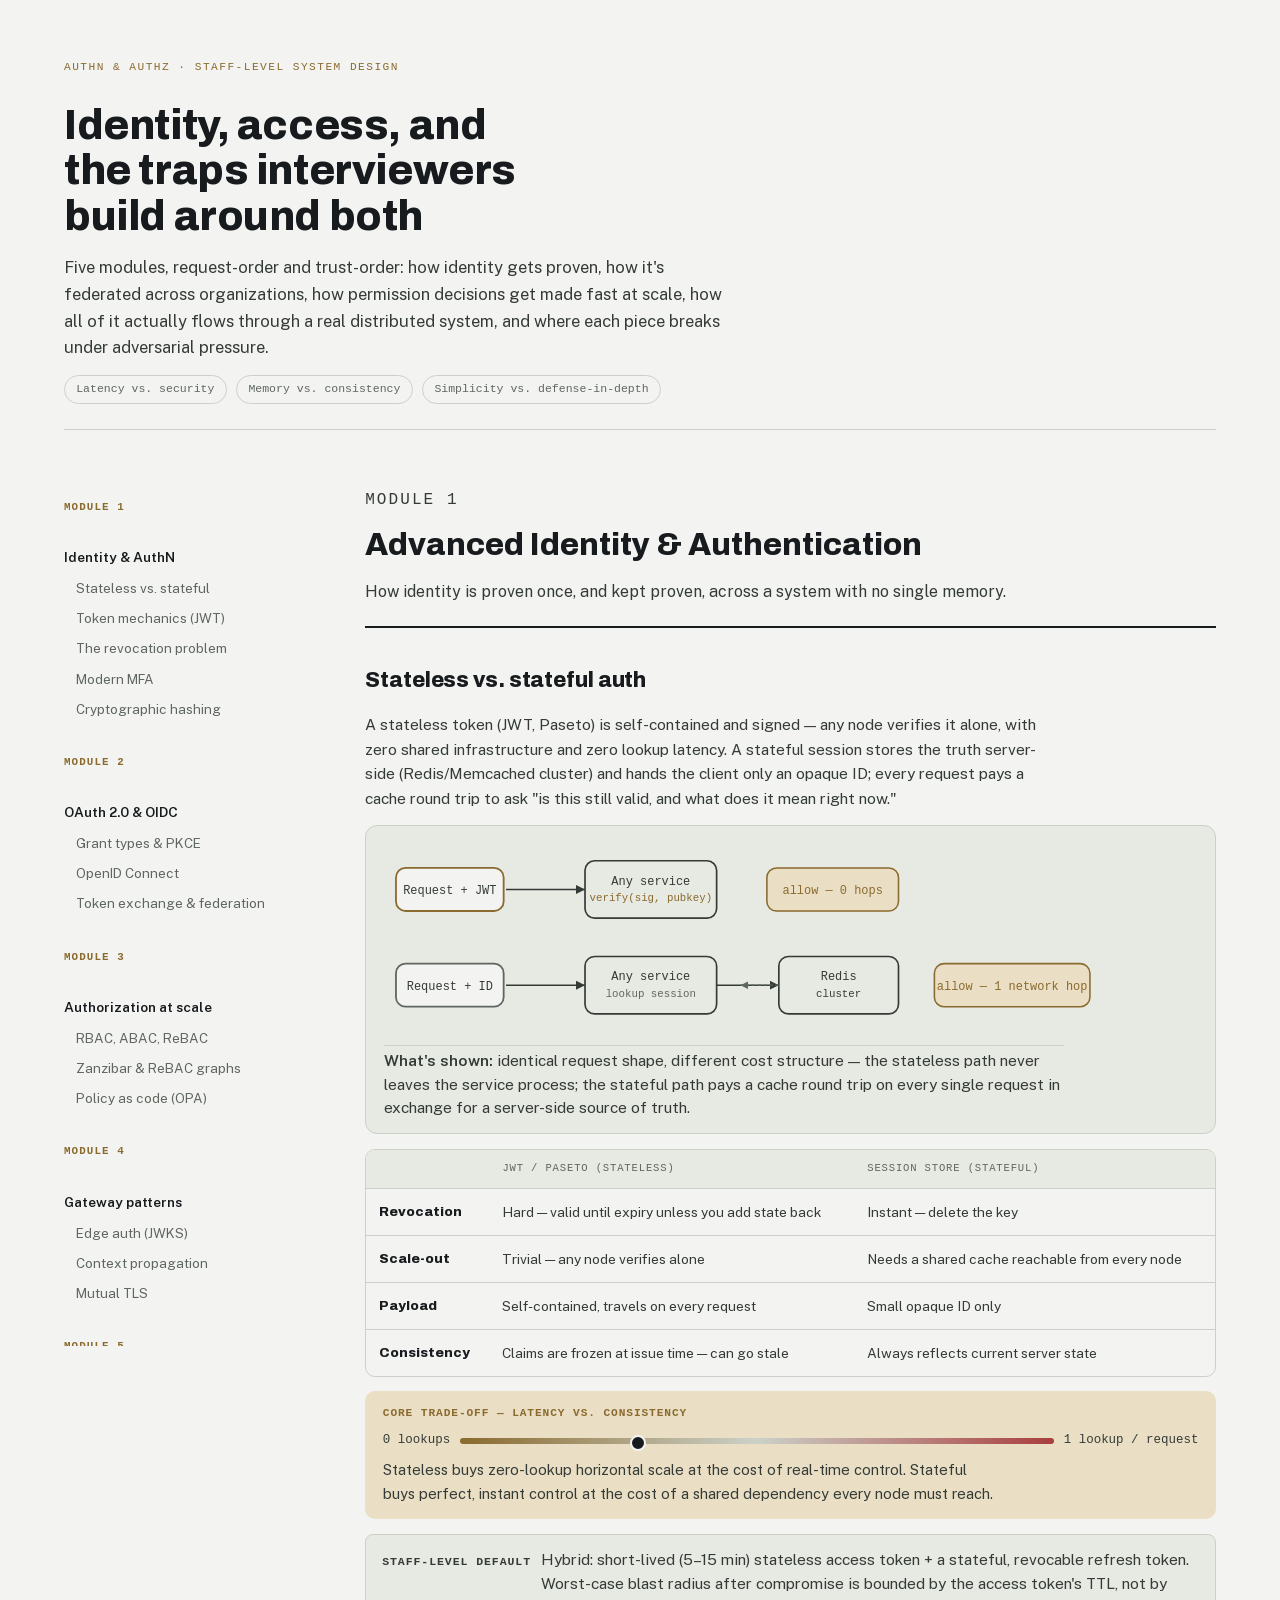
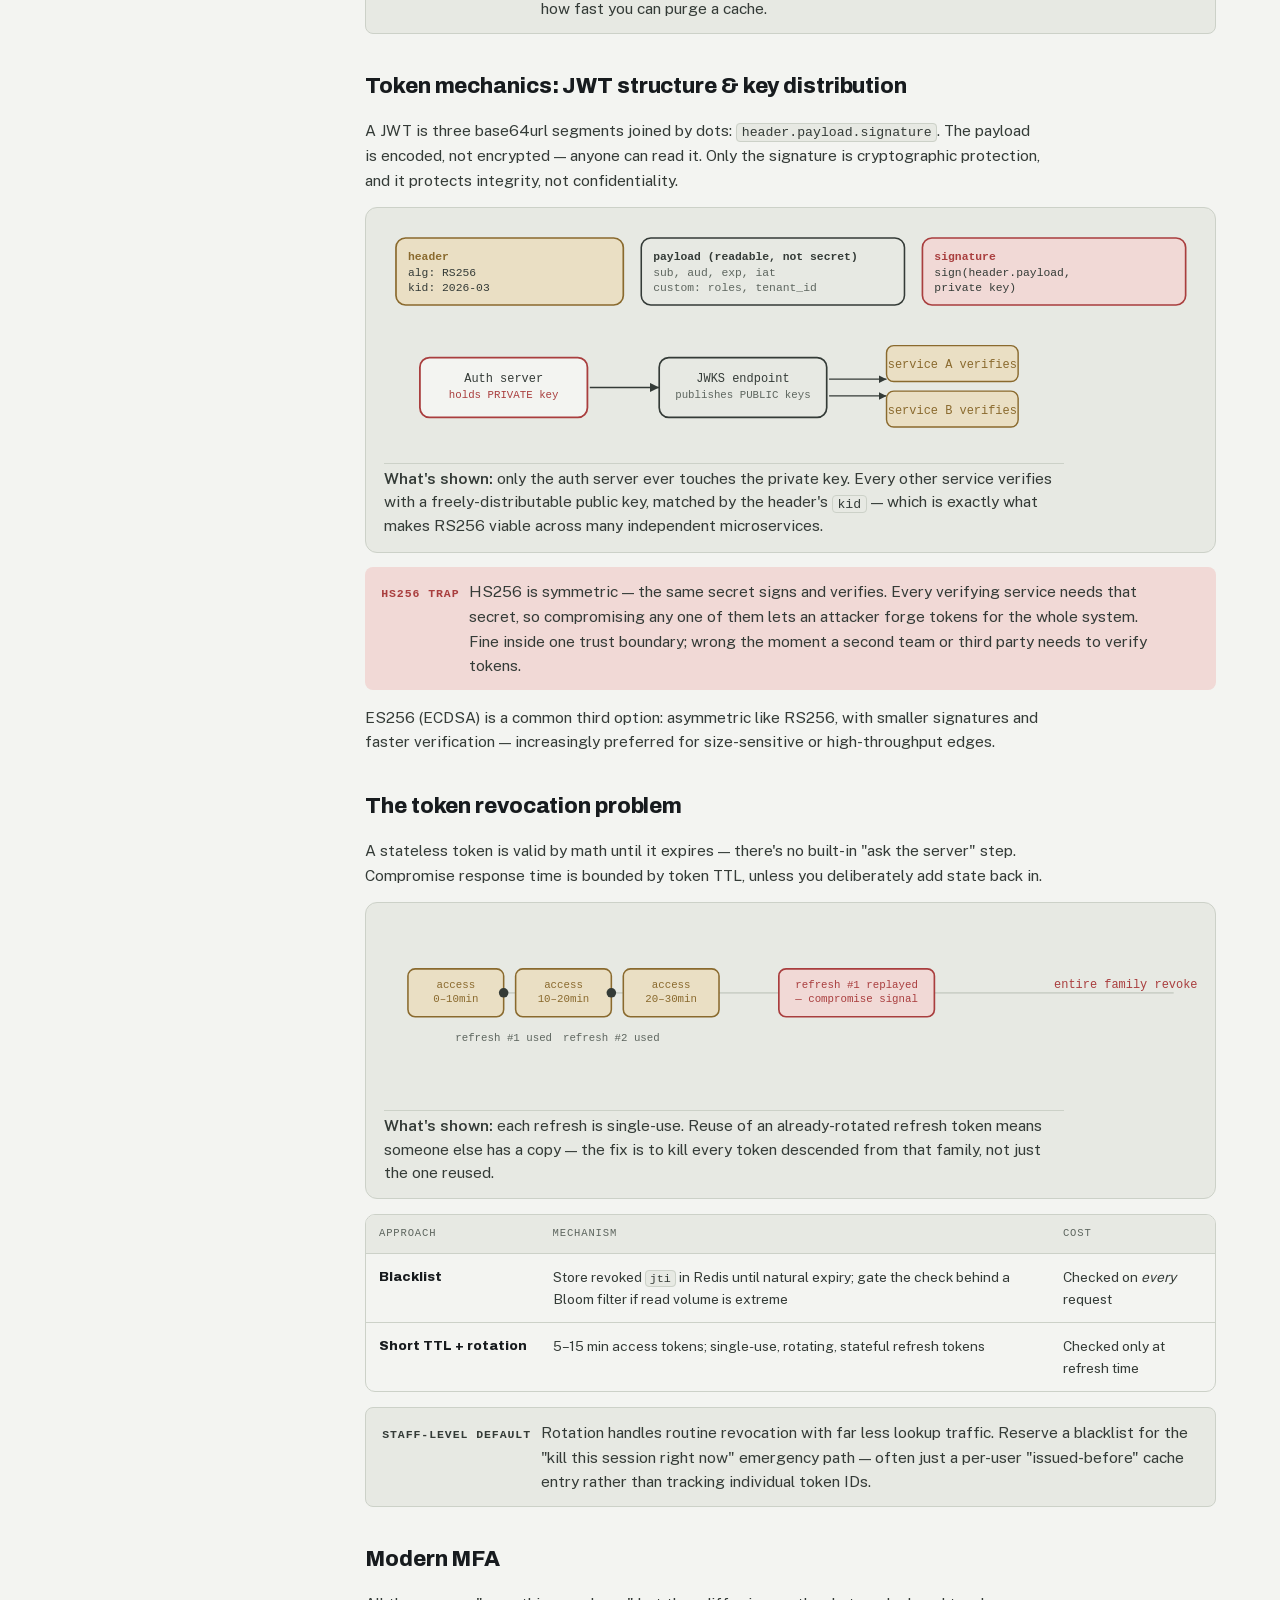
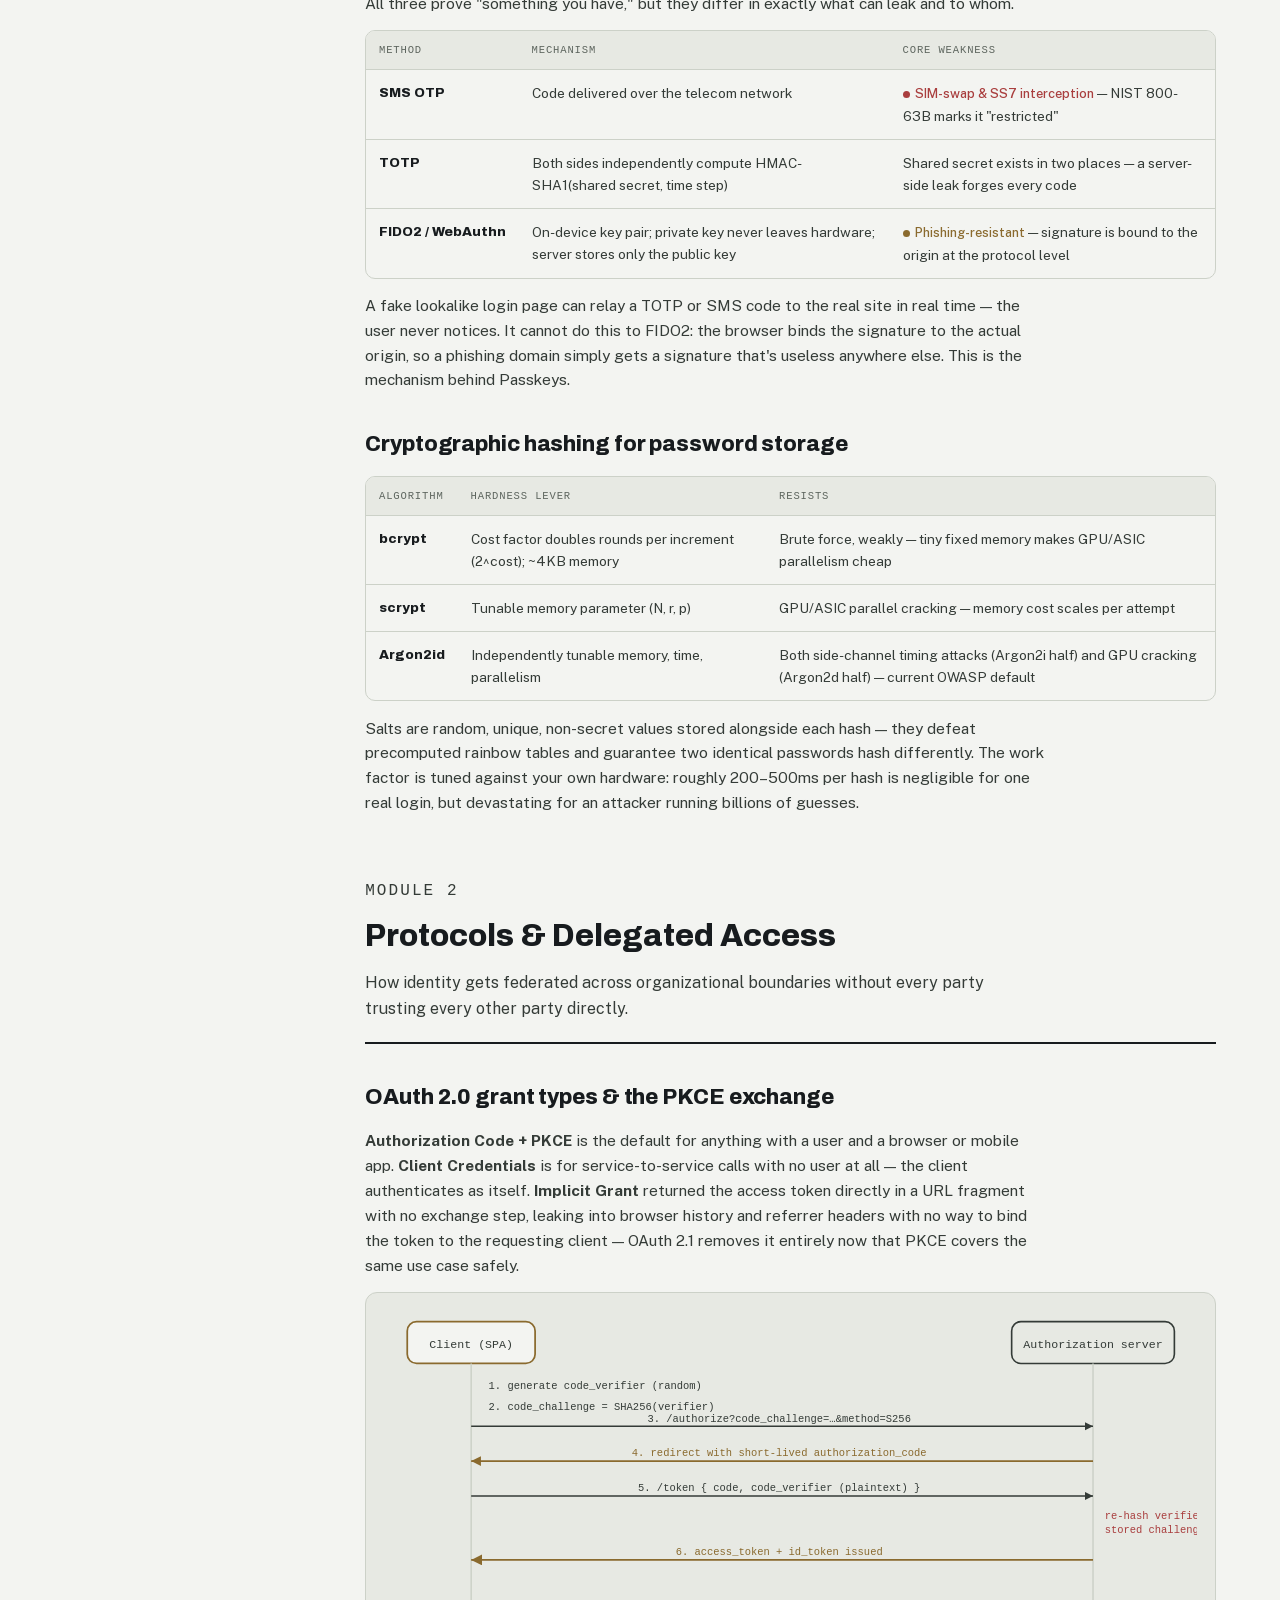
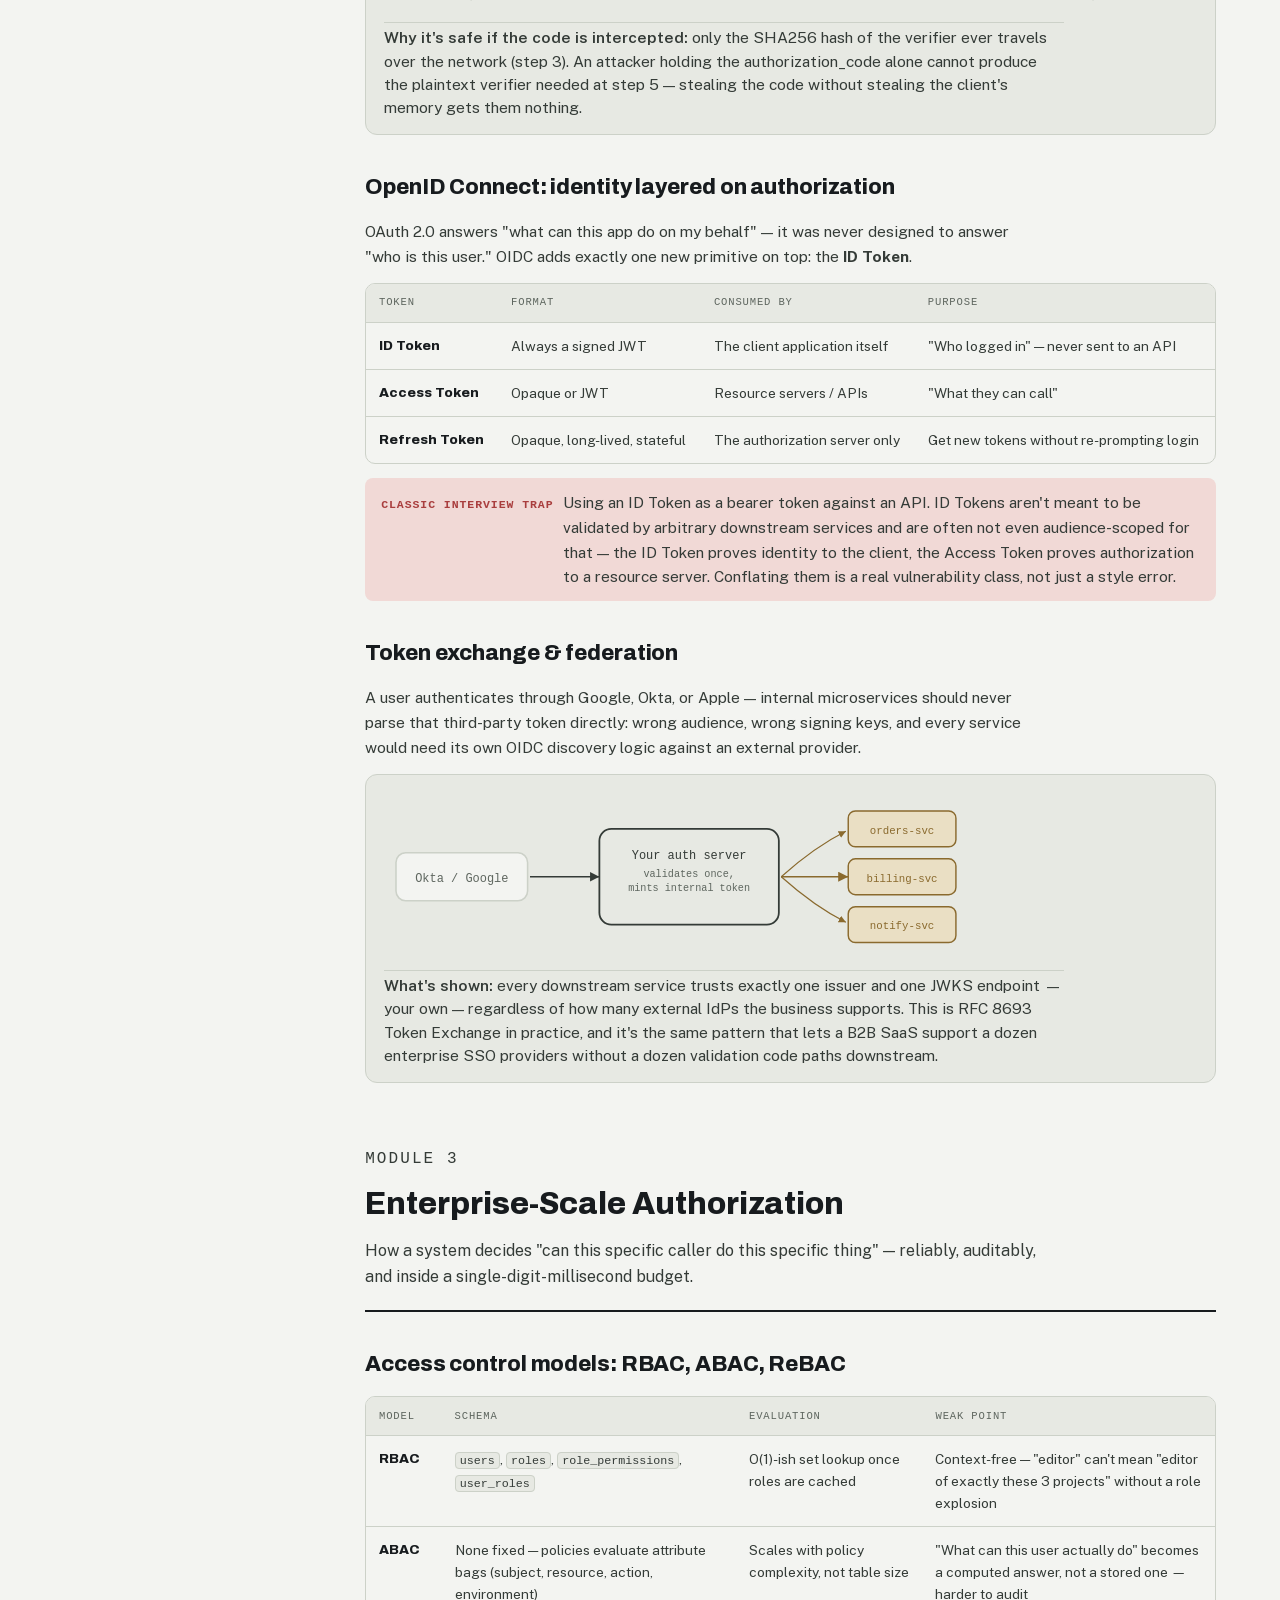
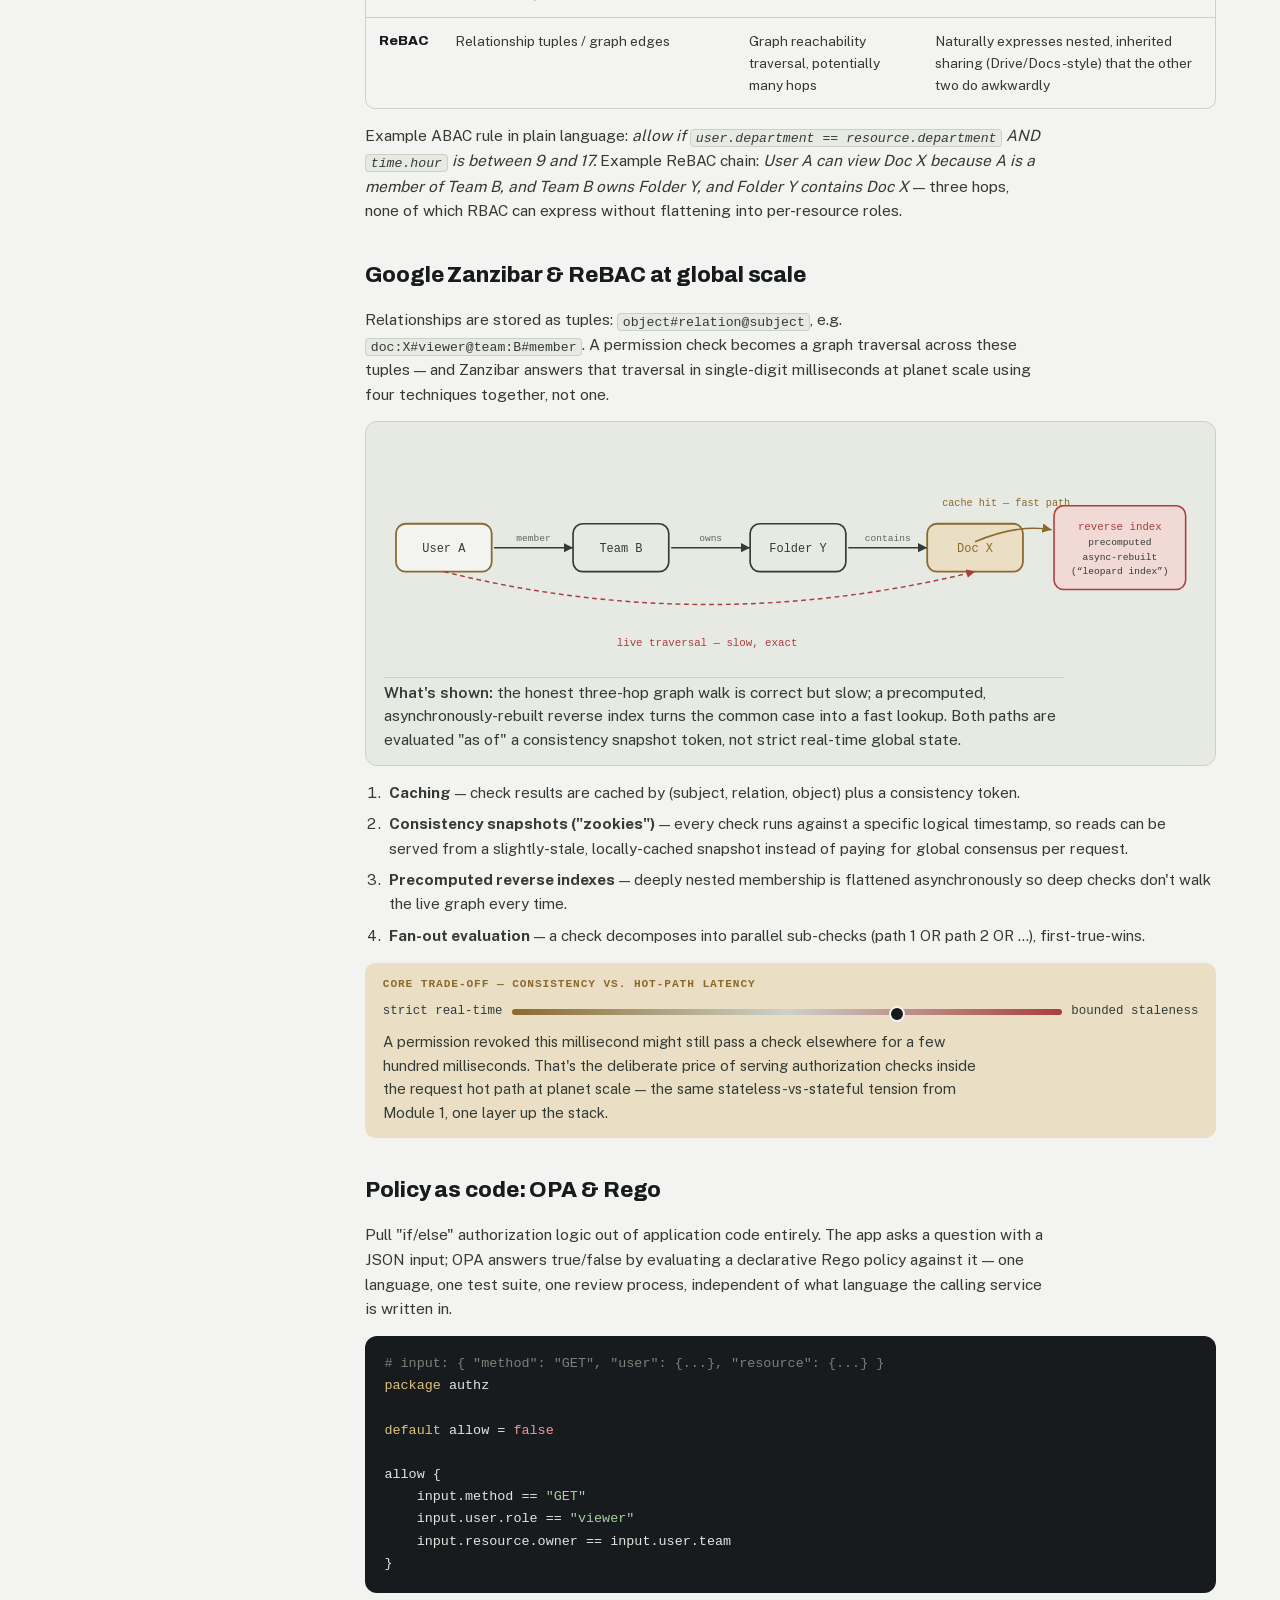
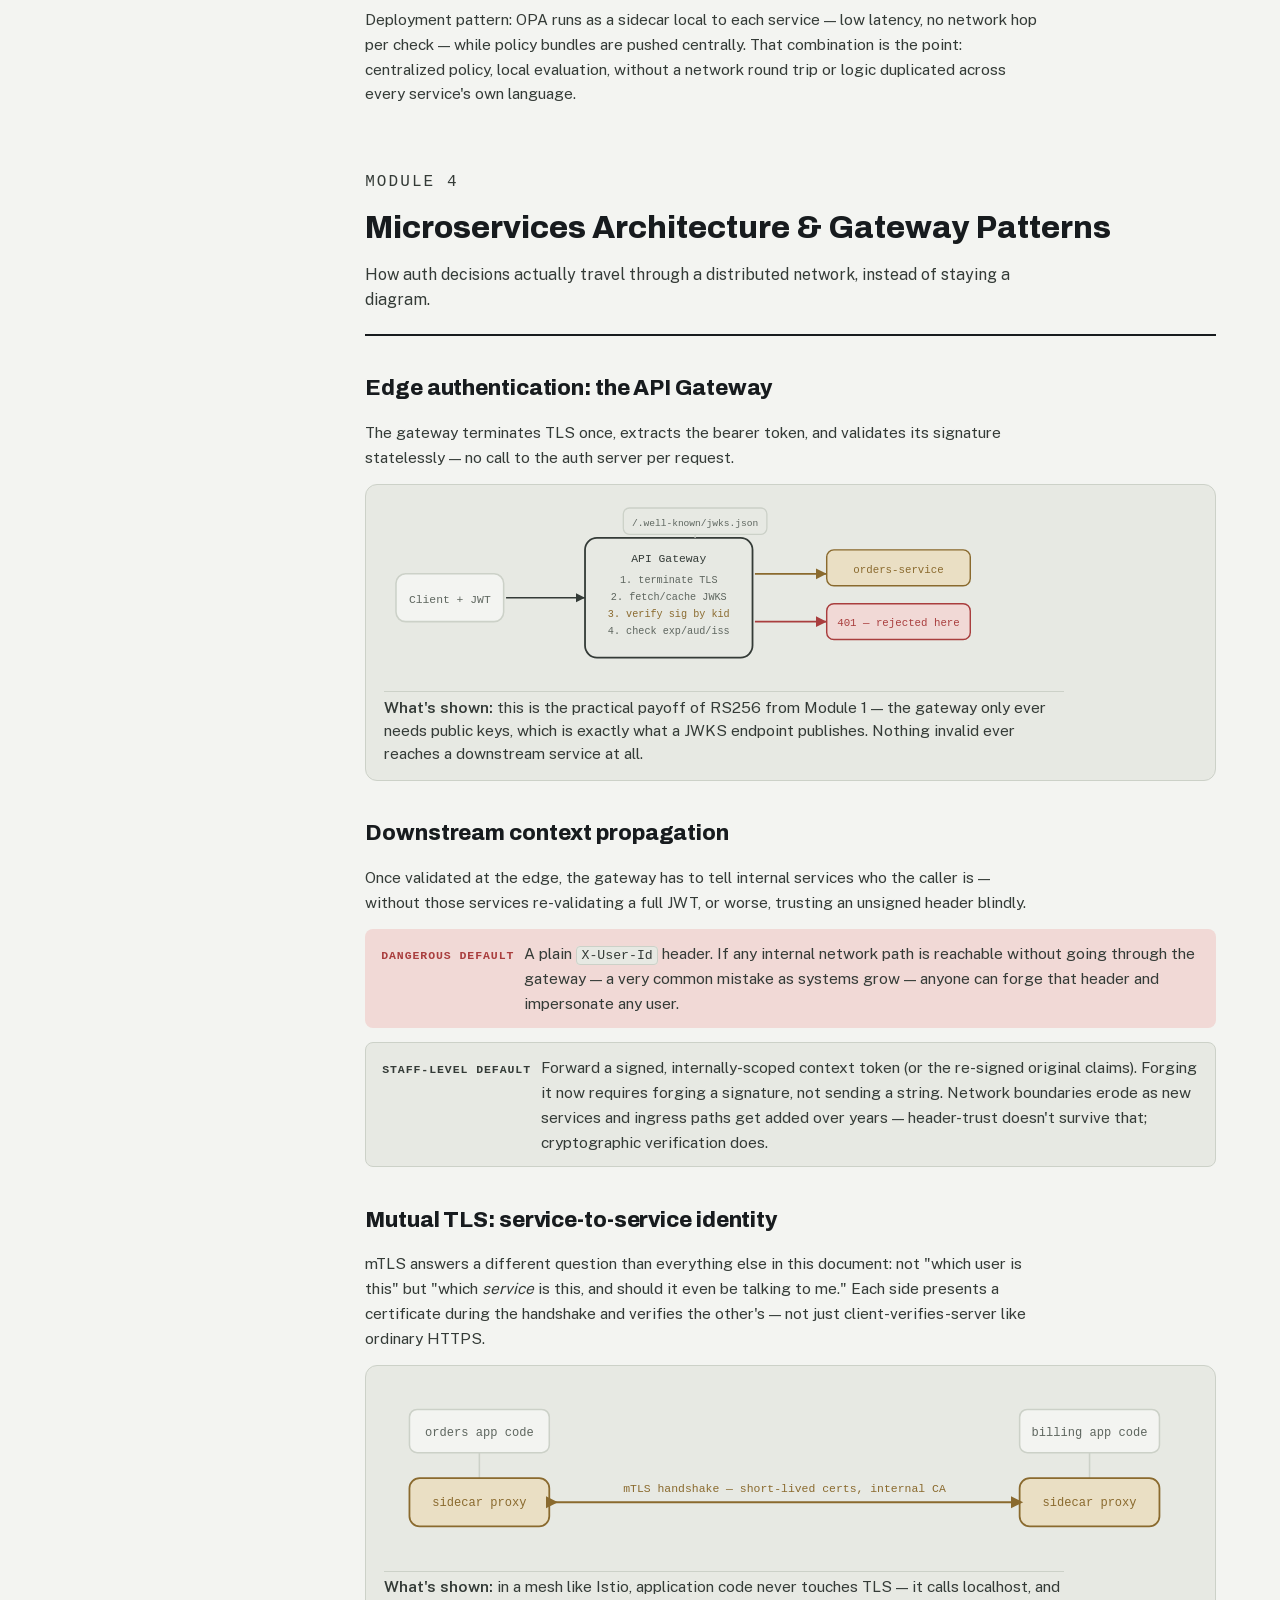
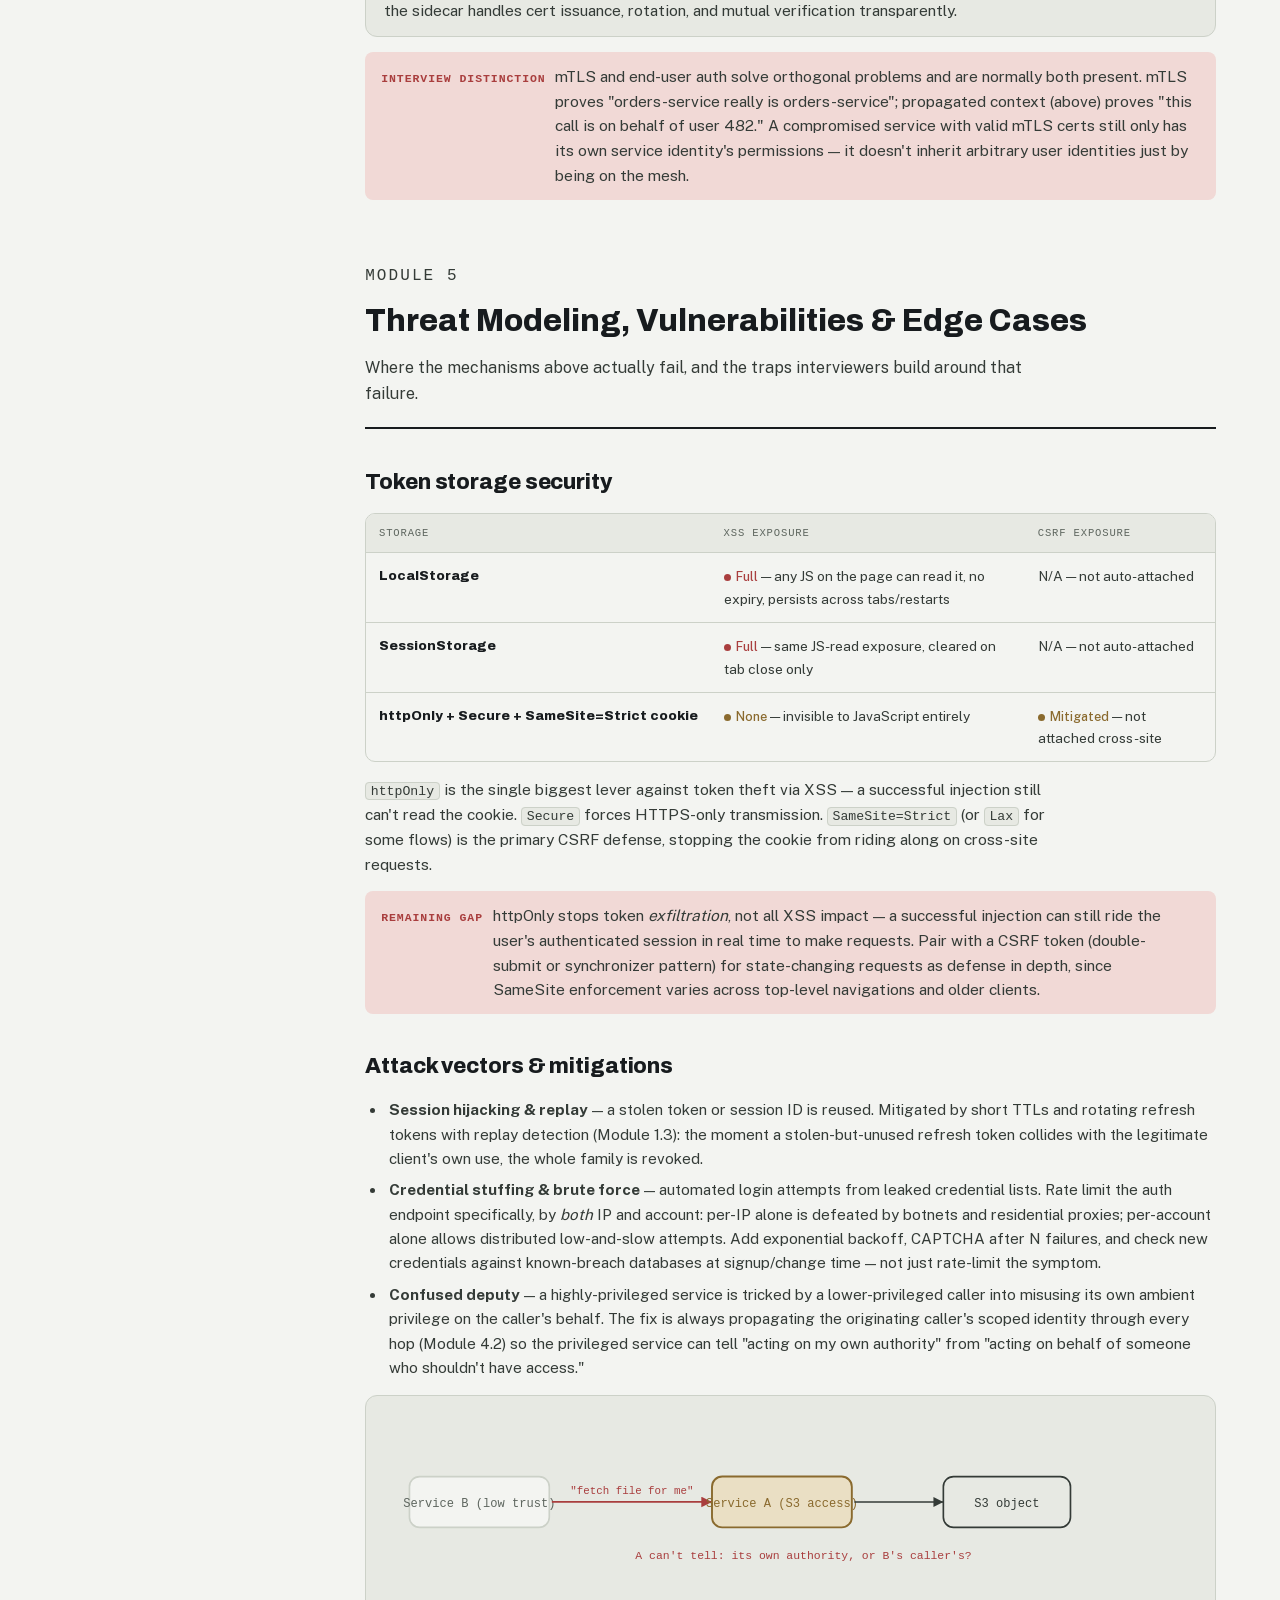
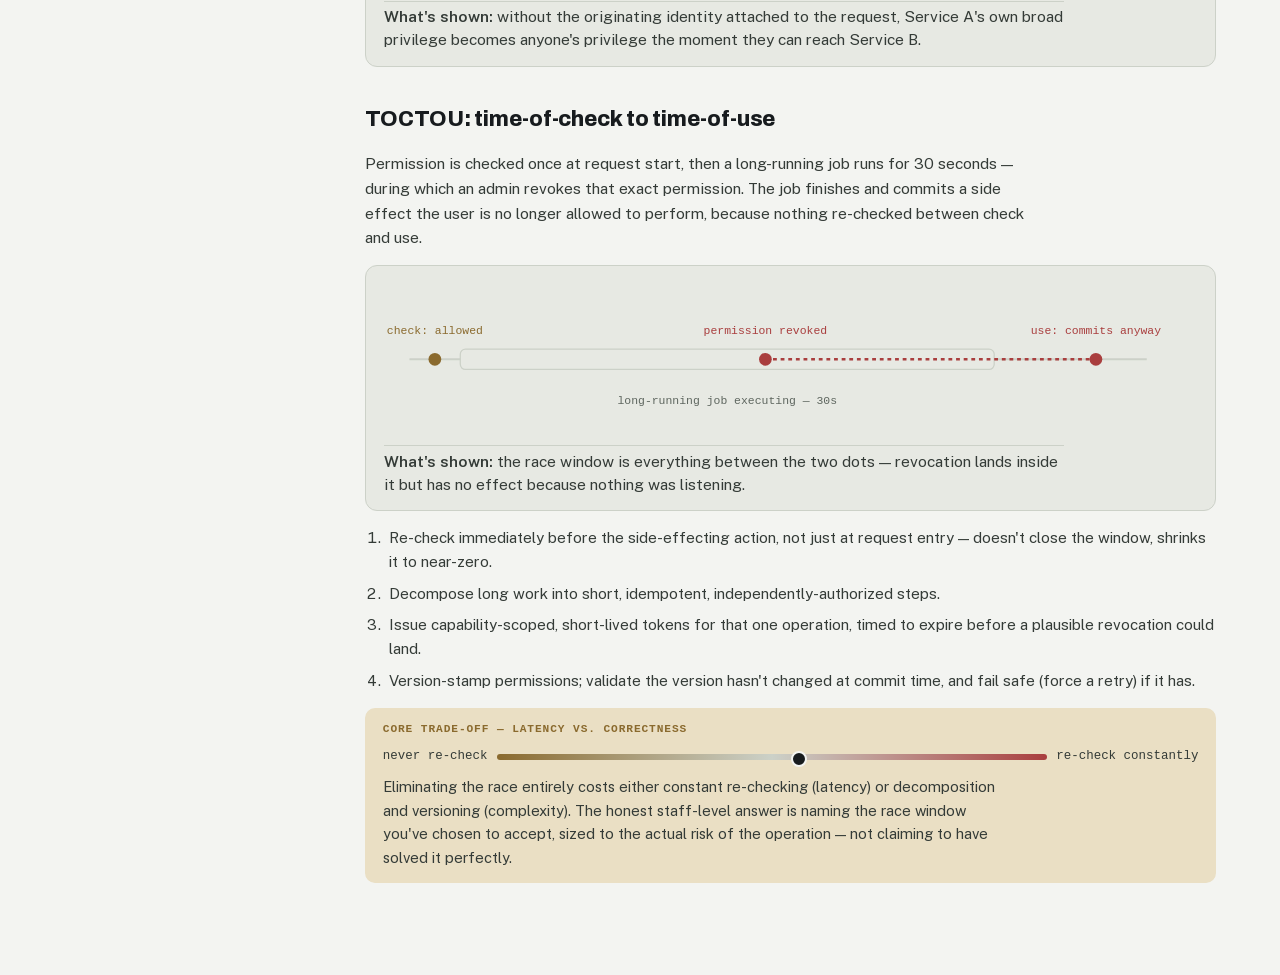
==== auth.html @ b04ced3d "Add interactive visual guides for system design core concepts - Caching (patterns, consistency, evic" ====
<!doctype html>
<html>

<head>
    <meta charset=utf8>
    <meta name=viewport content="width=device-width,initial-scale=1">
    <style>
        :root {
            color-scheme: light
        }

        body {
            margin: 0;
            padding: 0;
            font: 14px -apple-system, BlinkMacSystemFont, sans-serif;
            background: #faf9f5;
            color: #141413
        }

        img {
            max-width: 100%
        }
    </style>
</head>

<body>
    <title>AuthN/AuthZ at Staff Level</title>
    <style>
        @font-face {
            font-family: 'Archivo';
            font-style: normal;
            font-weight: 800;
            font-display: swap;
            src: url([data-uri]) format('woff2');
        }

        @font-face {
            font-family: 'Public Sans';
            font-style: normal;
            font-weight: 400 700;
            font-display: swap;
            src: url([data-uri]) format('woff2');
        }

        :root {
            --ink: #171B1E;
            --ink-soft: #343B37;
            --paper: #F3F4F1;
            --panel: #E7E9E3;
            --slate: #5E665F;
            --line: #CCD1C8;
            --key: #8A6A2E;
            --key-soft: #EADFC4;
            --breach: #A93E3E;
            --breach-soft: #F1D9D6;
            --font-display: 'Archivo', 'Arial Black', sans-serif;
            --font-body: 'Public Sans', -apple-system, BlinkMacSystemFont, 'Segoe UI', sans-serif;
            --font-mono: ui-monospace, 'SF Mono', Menlo, Consolas, monospace;
            color-scheme: light;
        }

        @media (prefers-color-scheme: dark) {
            :root {
                --ink: #EBEDE8;
                --ink-soft: #C7CDC4;
                --paper: #121513;
                --panel: #1B1F1C;
                --slate: #8B9289;
                --line: #2B302C;
                --key: #D4AD68;
                --key-soft: #352B16;
                --breach: #E2766E;
                --breach-soft: #3A201D;
                color-scheme: dark;
            }
        }

        :root[data-theme="dark"] {
            --ink: #EBEDE8;
            --ink-soft: #C7CDC4;
            --paper: #121513;
            --panel: #1B1F1C;
            --slate: #8B9289;
            --line: #2B302C;
            --key: #D4AD68;
            --key-soft: #352B16;
            --breach: #E2766E;
            --breach-soft: #3A201D;
            color-scheme: dark;
        }

        :root[data-theme="light"] {
            --ink: #171B1E;
            --ink-soft: #343B37;
            --paper: #F3F4F1;
            --panel: #E7E9E3;
            --slate: #5E665F;
            --line: #CCD1C8;
            --key: #8A6A2E;
            --key-soft: #EADFC4;
            --breach: #A93E3E;
            --breach-soft: #F1D9D6;
            color-scheme: light;
        }

        * {
            box-sizing: border-box;
        }

        html,
        body {
            margin: 0;
            padding: 0;
        }

        body {
            background: var(--paper);
            color: var(--ink);
            font-family: var(--font-body);
            font-size: 16.5px;
            line-height: 1.6;
            -webkit-font-smoothing: antialiased;
            text-rendering: optimizeLegibility;
        }

        a {
            color: inherit;
        }

        .eyebrow {
            font-family: var(--font-mono);
            font-size: 0.7rem;
            letter-spacing: 0.13em;
            text-transform: uppercase;
            color: var(--key);
            font-weight: 500;
        }

        h1,
        h2,
        h3,
        h4 {
            font-family: var(--font-display);
            font-weight: 800;
            text-wrap: balance;
            margin: 0;
            color: var(--ink);
        }

        .shell {
            max-width: 1200px;
            margin: 0 auto;
            padding: clamp(1.5rem, 4vw, 3rem) 1.5rem 6rem;
            display: grid;
            grid-template-columns: 250px minmax(0, 1fr);
            gap: clamp(1.5rem, 4vw, 3.5rem);
            align-items: start;
        }

        /* masthead spans full width above the grid via contents trick: simplest is its own row */
        .masthead {
            grid-column: 1 / -1;
            display: flex;
            flex-direction: column;
            gap: 0.9rem;
            padding-bottom: 1.6rem;
            border-bottom: 1px solid var(--line);
            margin-bottom: 0.4rem;
        }

        .masthead h1 {
            font-size: clamp(1.9rem, 4.4vw, 2.6rem);
            line-height: 1.1;
            letter-spacing: -0.01em;
            max-width: 24ch;
        }

        .masthead .dek {
            font-size: 1.04rem;
            color: var(--ink-soft);
            max-width: 68ch;
            margin: 0;
        }

        .masthead .dek strong {
            color: var(--ink);
            font-weight: 600;
        }

        .masthead .roles {
            display: flex;
            gap: 0.6rem;
            flex-wrap: wrap;
            font-family: var(--font-mono);
            font-size: 0.72rem;
        }

        .role-chip {
            border: 1px solid var(--line);
            border-radius: 999px;
            padding: 0.25rem 0.7rem;
            color: var(--slate);
        }

        /* sidebar nav */
        .sidebar {
            position: sticky;
            top: 1.3rem;
            align-self: start;
            max-height: calc(100vh - 2.6rem);
            overflow-y: auto;
            display: flex;
            flex-direction: column;
            gap: 1.3rem;
            padding-right: 0.4rem;
        }

        .sidebar .mod-group {
            display: flex;
            flex-direction: column;
            gap: 0.35rem;
        }

        .sidebar .mod-label {
            font-family: var(--font-mono);
            font-size: 0.68rem;
            letter-spacing: 0.1em;
            text-transform: uppercase;
            color: var(--key);
            font-weight: 600;
        }

        .sidebar .mod-title {
            font-size: 0.86rem;
            font-weight: 600;
            color: var(--ink);
            margin-bottom: 0.15rem;
        }

        .sidebar ul {
            list-style: none;
            margin: 0;
            padding: 0;
            display: flex;
            flex-direction: column;
            gap: 0.3rem;
        }

        .sidebar a {
            display: block;
            font-size: 0.84rem;
            color: var(--slate);
            text-decoration: none;
            padding: 0.12rem 0;
            border-left: 2px solid transparent;
            padding-left: 0.6rem;
        }

        .sidebar a:hover,
        .sidebar a:focus-visible {
            color: var(--key);
            border-left-color: var(--key);
        }

        .content {
            display: flex;
            flex-direction: column;
            gap: 4rem;
            min-width: 0;
        }

        .module {
            display: flex;
            flex-direction: column;
            gap: 2.2rem;
            scroll-margin-top: 1.2rem;
        }

        .module-head {
            display: flex;
            flex-direction: column;
            gap: 0.5rem;
            padding-bottom: 1.3rem;
            border-bottom: 2px solid var(--ink);
        }

        .module-head h2 {
            font-size: clamp(1.5rem, 3.2vw, 1.95rem);
        }

        .module-head p {
            margin: 0;
            color: var(--ink-soft);
            max-width: 68ch;
            font-size: 1rem;
        }

        .sub {
            display: flex;
            flex-direction: column;
            gap: 0.9rem;
            scroll-margin-top: 1.2rem;
        }

        .sub h3 {
            font-size: clamp(1.15rem, 2.4vw, 1.35rem);
            letter-spacing: -0.005em;
        }

        .sub p {
            margin: 0;
            color: var(--ink-soft);
            max-width: 68ch;
            font-size: 0.97rem;
        }

        .sub p code,
        li code,
        td code {
            font-family: var(--font-mono);
            font-size: 0.85em;
            background: var(--panel);
            border: 1px solid var(--line);
            border-radius: 4px;
            padding: 0.05em 0.35em;
        }

        .sub ol,
        .sub ul.plain {
            margin: 0;
            padding-left: 1.3rem;
            color: var(--ink-soft);
            font-size: 0.95rem;
            display: flex;
            flex-direction: column;
            gap: 0.45rem;
        }

        .sub ol li,
        .sub ul.plain li {
            padding-left: 0.2rem;
        }

        .diagram-frame {
            background: var(--panel);
            border: 1px solid var(--line);
            border-radius: 12px;
            padding: 1.1rem 1.1rem 0.9rem;
            display: flex;
            flex-direction: column;
            gap: 0.6rem;
        }

        .diagram-scroll {
            overflow-x: auto;
        }

        .diagram-scroll svg {
            display: block;
            width: 100%;
            height: auto;
            min-width: 560px;
        }

        .diagram-caption {
            font-size: 0.8rem;
            color: var(--slate);
            line-height: 1.5;
            padding-top: 0.2rem;
            border-top: 1px solid var(--line);
            margin-top: 0.1rem;
        }

        .diagram-caption b {
            color: var(--ink-soft);
            font-weight: 600;
        }

        .tradeoff {
            display: flex;
            flex-direction: column;
            gap: 0.5rem;
            background: var(--key-soft);
            border-radius: 10px;
            padding: 0.85rem 1.1rem;
        }

        .tradeoff .tag {
            font-family: var(--font-mono);
            font-size: 0.7rem;
            letter-spacing: 0.08em;
            text-transform: uppercase;
            color: var(--key);
            font-weight: 600;
        }

        .tradeoff .scale {
            display: flex;
            align-items: center;
            gap: 0.6rem;
            font-family: var(--font-mono);
            font-size: 0.78rem;
            color: var(--ink-soft);
        }

        .tradeoff .scale .bar {
            flex: 1;
            height: 6px;
            border-radius: 999px;
            background: linear-gradient(90deg, var(--key), var(--line) 50%, var(--breach));
            position: relative;
        }

        .tradeoff .scale .bar::after {
            content: "";
            position: absolute;
            top: -3px;
            width: 12px;
            height: 12px;
            border-radius: 50%;
            background: var(--ink);
            border: 2px solid var(--paper);
            left: var(--pos, 50%);
            transform: translateX(-50%);
        }

        .tradeoff p {
            margin: 0;
            color: var(--ink-soft);
            font-size: 0.92rem;
        }

        .pitfall {
            display: flex;
            gap: 0.6rem;
            align-items: baseline;
            background: var(--breach-soft);
            border-radius: 8px;
            padding: 0.75rem 1rem;
            font-size: 0.92rem;
        }

        .pitfall .tag {
            font-family: var(--font-mono);
            font-size: 0.72rem;
            letter-spacing: 0.08em;
            text-transform: uppercase;
            color: var(--breach);
            flex: none;
            font-weight: 600;
        }

        .pitfall p {
            margin: 0;
            color: var(--ink-soft);
        }

        .staff-answer {
            display: flex;
            gap: 0.6rem;
            align-items: baseline;
            background: var(--panel);
            border: 1px solid var(--line);
            border-radius: 8px;
            padding: 0.75rem 1rem;
            font-size: 0.92rem;
        }

        .staff-answer .tag {
            font-family: var(--font-mono);
            font-size: 0.72rem;
            letter-spacing: 0.08em;
            text-transform: uppercase;
            color: var(--ink-soft);
            flex: none;
            font-weight: 600;
        }

        .staff-answer p {
            margin: 0;
            color: var(--ink-soft);
        }

        .code-frame {
            background: var(--ink);
            border-radius: 12px;
            padding: 1.1rem 1.2rem;
            overflow-x: auto;
        }

        .code-frame pre {
            margin: 0;
            font-family: var(--font-mono);
            font-size: 0.84rem;
            line-height: 1.65;
            color: #E3E6DD;
            white-space: pre;
        }

        .code-frame .c-key {
            color: #E0C27E;
        }

        .code-frame .c-breach {
            color: #EC9A93;
        }

        .code-frame .c-comment {
            color: #7B8279;
        }

        .code-frame .c-str {
            color: #A9CDA0;
        }

        .table-scroll {
            overflow-x: auto;
            border: 1px solid var(--line);
            border-radius: 10px;
        }

        table {
            border-collapse: collapse;
            width: 100%;
            min-width: 620px;
            font-size: 0.86rem;
        }

        thead th {
            text-align: left;
            font-family: var(--font-mono);
            font-size: 0.66rem;
            letter-spacing: 0.08em;
            text-transform: uppercase;
            color: var(--slate);
            font-weight: 500;
            background: var(--panel);
            padding: 0.65rem 0.8rem;
            border-bottom: 1px solid var(--line);
            white-space: nowrap;
        }

        tbody td {
            padding: 0.75rem 0.8rem;
            border-bottom: 1px solid var(--line);
            vertical-align: top;
            color: var(--ink-soft);
        }

        tbody tr:last-child td {
            border-bottom: none;
        }

        tbody td.row-name {
            font-family: var(--font-display);
            font-weight: 800;
            font-size: 0.84rem;
            color: var(--ink);
            white-space: nowrap;
        }

        .chip {
            display: inline-flex;
            align-items: center;
            gap: 0.35rem;
            font-size: 0.8rem;
            font-weight: 500;
        }

        .chip::before {
            content: "";
            width: 7px;
            height: 7px;
            border-radius: 50%;
        }

        .chip.good {
            color: var(--key);
        }

        .chip.good::before {
            background: var(--key);
        }

        .chip.bad {
            color: var(--breach);
        }

        .chip.bad::before {
            background: var(--breach);
        }

        .mono-label {
            font-family: var(--font-mono);
        }

        .deny-bounce {
            animation: bounceback 3s ease-in-out infinite;
        }

        @keyframes bounceback {
            0% {
                transform: translateX(0);
                opacity: 1;
            }

            40% {
                transform: translateX(22px);
                opacity: 1;
            }

            55% {
                transform: translateX(4px);
                opacity: 1;
            }

            75%,
            100% {
                transform: translateX(-26px);
                opacity: 0;
            }
        }

        .step-pulse {
            opacity: 0.25;
            animation: steppulse 4.8s ease-in-out infinite;
        }

        @keyframes steppulse {

            0%,
            100% {
                opacity: 0.25;
            }

            8% {
                opacity: 1;
            }

            20% {
                opacity: 0.25;
            }
        }

        .tick {
            animation: tick 6s linear infinite;
        }

        @keyframes tick {
            0% {
                offset-distance: 0%;
            }

            100% {
                offset-distance: 100%;
            }
        }

        .pulse-ring {
            animation: ring 2.4s ease-out infinite;
            transform-origin: center;
        }

        @keyframes ring {
            0% {
                transform: scale(0.85);
                opacity: 0.9;
            }

            100% {
                transform: scale(1.6);
                opacity: 0;
            }
        }

        .blink {
            animation: blinkop 2.6s ease-in-out infinite;
        }

        @keyframes blinkop {

            0%,
            100% {
                opacity: 1;
            }

            50% {
                opacity: 0.35;
            }
        }

        @media (prefers-reduced-motion: reduce) {

            .deny-bounce,
            .step-pulse,
            .tick,
            .pulse-ring,
            .blink {
                animation: none;
            }

            .step-pulse {
                opacity: 0.7;
            }
        }

        @media (max-width: 880px) {
            .shell {
                grid-template-columns: 1fr;
            }

            .sidebar {
                position: static;
                max-height: none;
                overflow: visible;
                flex-direction: row;
                flex-wrap: wrap;
                gap: 0.7rem 1.2rem;
            }

            .sidebar .mod-group {
                flex: 1 1 220px;
            }
        }
    </style>

    <div class="shell">

        <header class="masthead">
            <p class="eyebrow">AuthN &amp; AuthZ &middot; staff-level system design</p>
            <h1>Identity, access, and the traps interviewers build around both</h1>
            <p class="dek">Five modules, request-order and trust-order: how identity gets proven, how it's federated
                across organizations, how permission decisions get made fast at scale, how all of it actually flows
                through a real distributed system, and where each piece breaks under adversarial pressure.</p>
            <div class="roles">
                <span class="role-chip">Latency vs. security</span>
                <span class="role-chip">Memory vs. consistency</span>
                <span class="role-chip">Simplicity vs. defense-in-depth</span>
            </div>
        </header>

        <nav class="sidebar" aria-label="Module navigation">
            <div class="mod-group">
                <p class="mod-label">Module 1</p>
                <p class="mod-title">Identity &amp; AuthN</p>
                <ul>
                    <li><a href="#m1-stateless">Stateless vs. stateful</a></li>
                    <li><a href="#m1-jwt">Token mechanics (JWT)</a></li>
                    <li><a href="#m1-revocation">The revocation problem</a></li>
                    <li><a href="#m1-mfa">Modern MFA</a></li>
                    <li><a href="#m1-hashing">Cryptographic hashing</a></li>
                </ul>
            </div>
            <div class="mod-group">
                <p class="mod-label">Module 2</p>
                <p class="mod-title">OAuth 2.0 &amp; OIDC</p>
                <ul>
                    <li><a href="#m2-grants">Grant types &amp; PKCE</a></li>
                    <li><a href="#m2-oidc">OpenID Connect</a></li>
                    <li><a href="#m2-federation">Token exchange &amp; federation</a></li>
                </ul>
            </div>
            <div class="mod-group">
                <p class="mod-label">Module 3</p>
                <p class="mod-title">Authorization at scale</p>
                <ul>
                    <li><a href="#m3-models">RBAC, ABAC, ReBAC</a></li>
                    <li><a href="#m3-zanzibar">Zanzibar &amp; ReBAC graphs</a></li>
                    <li><a href="#m3-opa">Policy as code (OPA)</a></li>
                </ul>
            </div>
            <div class="mod-group">
                <p class="mod-label">Module 4</p>
                <p class="mod-title">Gateway patterns</p>
                <ul>
                    <li><a href="#m4-edge">Edge auth (JWKS)</a></li>
                    <li><a href="#m4-context">Context propagation</a></li>
                    <li><a href="#m4-mtls">Mutual TLS</a></li>
                </ul>
            </div>
            <div class="mod-group">
                <p class="mod-label">Module 5</p>
                <p class="mod-title">Threats &amp; edge cases</p>
                <ul>
                    <li><a href="#m5-storage">Token storage</a></li>
                    <li><a href="#m5-attacks">Attack vectors</a></li>
                    <li><a href="#m5-toctou">TOCTOU races</a></li>
                </ul>
            </div>
        </nav>

        <main class="content">

            <!-- ============ MODULE 1 ============ -->
            <section class="module" id="module-1">
                <div class="module-head">
                    <p class="eyebrow">Module 1</p>
                    <h2>Advanced Identity &amp; Authentication</h2>
                    <p>How identity is proven once, and kept proven, across a system with no single memory.</p>
                </div>

                <div class="sub" id="m1-stateless">
                    <h3>Stateless vs. stateful auth</h3>
                    <p>A stateless token (JWT, Paseto) is self-contained and signed — any node verifies it alone, with
                        zero shared infrastructure and zero lookup latency. A stateful session stores the truth
                        server-side (Redis/Memcached cluster) and hands the client only an opaque ID; every request pays
                        a cache round trip to ask "is this still valid, and what does it mean right now."</p>

                    <div class="diagram-frame">
                        <div class="diagram-scroll">
                            <svg viewBox="0 0 680 160" role="img" aria-labelledby="st-title st-desc">
                                <title id="st-title">Stateless token validation versus stateful session lookup</title>
                                <desc id="st-desc">A stateless JWT is verified locally at any service node using only a
                                    public key, with no network call. A stateful session requires every request to query
                                    a shared Redis cluster to retrieve session data.</desc>
                                <g font-family="var(--font-mono)" font-size="10" text-anchor="middle">
                                    <rect x="10" y="20" width="90" height="36" rx="8" fill="var(--paper)"
                                        stroke="var(--key)" stroke-width="1.5" />
                                    <text x="55" y="42" fill="var(--ink-soft)">Request + JWT</text>
                                    <path d="M102 38 H168" stroke="var(--ink-soft)" stroke-width="1.3"
                                        marker-end="url(#m1a)" />
                                    <rect x="168" y="14" width="110" height="48" rx="8" fill="var(--panel)"
                                        stroke="var(--ink-soft)" stroke-width="1.4" />
                                    <text x="223" y="34" fill="var(--ink-soft)">Any service</text>
                                    <text x="223" y="48" fill="var(--key)" font-size="9">verify(sig, pubkey)</text>
                                    <rect x="320" y="20" width="110" height="36" rx="8" fill="var(--key-soft)"
                                        stroke="var(--key)" stroke-width="1.3" />
                                    <text x="375" y="42" fill="var(--key)">allow &mdash; 0 hops</text>
                                </g>
                                <g font-family="var(--font-mono)" font-size="10" text-anchor="middle">
                                    <rect x="10" y="100" width="90" height="36" rx="8" fill="var(--paper)"
                                        stroke="var(--slate)" stroke-width="1.5" />
                                    <text x="55" y="122" fill="var(--ink-soft)">Request + ID</text>
                                    <path d="M102 118 H168" stroke="var(--ink-soft)" stroke-width="1.3"
                                        marker-end="url(#m1a)" />
                                    <rect x="168" y="94" width="110" height="48" rx="8" fill="var(--panel)"
                                        stroke="var(--ink-soft)" stroke-width="1.4" />
                                    <text x="223" y="114" fill="var(--ink-soft)">Any service</text>
                                    <text x="223" y="128" fill="var(--slate)" font-size="9">lookup session</text>
                                    <path d="M278 118 H330" stroke="var(--ink-soft)" stroke-width="1.3"
                                        marker-end="url(#m1a)" />
                                    <rect x="330" y="94" width="100" height="48" rx="8" fill="var(--panel)"
                                        stroke="var(--ink-soft)" stroke-width="1.4" />
                                    <text x="380" y="114" fill="var(--ink-soft)">Redis</text>
                                    <text x="380" y="128" fill="var(--ink-soft)" font-size="9">cluster</text>
                                    <path d="M330 118 H298" stroke="var(--slate)" stroke-width="1.1"
                                        stroke-dasharray="3 2" marker-end="url(#m1b)" />
                                    <rect x="460" y="100" width="130" height="36" rx="8" fill="var(--key-soft)"
                                        stroke="var(--key)" stroke-width="1.3" />
                                    <text x="525" y="122" fill="var(--key)">allow &mdash; 1 network hop</text>
                                </g>
                                <defs>
                                    <marker id="m1a" markerWidth="8" markerHeight="8" refX="6" refY="3" orient="auto">
                                        <path d="M0,0 L6,3 L0,6 Z" fill="var(--ink-soft)" />
                                    </marker>
                                    <marker id="m1b" markerWidth="8" markerHeight="8" refX="6" refY="3" orient="auto">
                                        <path d="M0,0 L6,3 L0,6 Z" fill="var(--slate)" />
                                    </marker>
                                </defs>
                            </svg>
                        </div>
                        <p class="diagram-caption"><b>What's shown:</b> identical request shape, different cost
                            structure &mdash; the stateless path never leaves the service process; the stateful path
                            pays a cache round trip on every single request in exchange for a server-side source of
                            truth.</p>
                    </div>

                    <div class="table-scroll">
                        <table>
                            <thead>
                                <tr>
                                    <th></th>
                                    <th>JWT / Paseto (stateless)</th>
                                    <th>Session store (stateful)</th>
                                </tr>
                            </thead>
                            <tbody>
                                <tr>
                                    <td class="row-name">Revocation</td>
                                    <td>Hard &mdash; valid until expiry unless you add state back</td>
                                    <td>Instant &mdash; delete the key</td>
                                </tr>
                                <tr>
                                    <td class="row-name">Scale-out</td>
                                    <td>Trivial &mdash; any node verifies alone</td>
                                    <td>Needs a shared cache reachable from every node</td>
                                </tr>
                                <tr>
                                    <td class="row-name">Payload</td>
                                    <td>Self-contained, travels on every request</td>
                                    <td>Small opaque ID only</td>
                                </tr>
                                <tr>
                                    <td class="row-name">Consistency</td>
                                    <td>Claims are frozen at issue time &mdash; can go stale</td>
                                    <td>Always reflects current server state</td>
                                </tr>
                            </tbody>
                        </table>
                    </div>

                    <div class="tradeoff">
                        <span class="tag">Core trade-off &mdash; latency vs. consistency</span>
                        <div class="scale" style="--pos:30%"><span>0 lookups</span>
                            <div class="bar"></div><span>1 lookup / request</span>
                        </div>
                        <p>Stateless buys zero-lookup horizontal scale at the cost of real-time control. Stateful buys
                            perfect, instant control at the cost of a shared dependency every node must reach.</p>
                    </div>
                    <div class="staff-answer"><span class="tag">Staff-level default</span>
                        <p>Hybrid: short-lived (5&ndash;15 min) stateless access token + a stateful, revocable refresh
                            token. Worst-case blast radius after compromise is bounded by the access token's TTL, not by
                            how fast you can purge a cache.</p>
                    </div>
                </div>

                <div class="sub" id="m1-jwt">
                    <h3>Token mechanics: JWT structure &amp; key distribution</h3>
                    <p>A JWT is three base64url segments joined by dots: <code>header.payload.signature</code>. The
                        payload is encoded, not encrypted &mdash; anyone can read it. Only the signature is
                        cryptographic protection, and it protects integrity, not confidentiality.</p>

                    <div class="diagram-frame">
                        <div class="diagram-scroll">
                            <svg viewBox="0 0 680 190" role="img" aria-labelledby="jwt-title jwt-desc">
                                <title id="jwt-title">JWT anatomy and RS256 key distribution</title>
                                <desc id="jwt-desc">A JWT consists of a header, payload, and signature. With RS256, the
                                    authorization server signs tokens with a private key, while many independent
                                    services verify using a public key distributed through a JWKS endpoint.</desc>
                                <g font-family="var(--font-mono)" font-size="9.5">
                                    <rect x="10" y="10" width="190" height="56" rx="8" fill="var(--key-soft)"
                                        stroke="var(--key)" stroke-width="1.4" />
                                    <text x="20" y="28" fill="var(--key)" font-weight="600">header</text>
                                    <text x="20" y="42" fill="var(--ink-soft)">alg: RS256</text>
                                    <text x="20" y="54" fill="var(--ink-soft)">kid: 2026-03</text>

                                    <rect x="215" y="10" width="220" height="56" rx="8" fill="var(--panel)"
                                        stroke="var(--ink-soft)" stroke-width="1.3" />
                                    <text x="225" y="28" fill="var(--ink-soft)" font-weight="600">payload (readable, not
                                        secret)</text>
                                    <text x="225" y="42" fill="var(--slate)">sub, aud, exp, iat</text>
                                    <text x="225" y="54" fill="var(--slate)">custom: roles, tenant_id</text>

                                    <rect x="450" y="10" width="220" height="56" rx="8" fill="var(--breach-soft)"
                                        stroke="var(--breach)" stroke-width="1.4" />
                                    <text x="460" y="28" fill="var(--breach)" font-weight="600">signature</text>
                                    <text x="460" y="42" fill="var(--ink-soft)">sign(header.payload,</text>
                                    <text x="460" y="54" fill="var(--ink-soft)"> private key)</text>
                                </g>

                                <g font-family="var(--font-mono)" font-size="10" text-anchor="middle">
                                    <rect x="30" y="110" width="140" height="50" rx="8" fill="var(--paper)"
                                        stroke="var(--breach)" stroke-width="1.5" />
                                    <text x="100" y="130" fill="var(--ink-soft)">Auth server</text>
                                    <text x="100" y="144" fill="var(--breach)" font-size="9">holds PRIVATE key</text>

                                    <path d="M172 135 H230" stroke="var(--ink-soft)" stroke-width="1.3"
                                        marker-end="url(#jwtA)" />
                                    <rect x="230" y="110" width="140" height="50" rx="8" fill="var(--panel)"
                                        stroke="var(--ink-soft)" stroke-width="1.4" />
                                    <text x="300" y="130" fill="var(--ink-soft)">JWKS endpoint</text>
                                    <text x="300" y="144" fill="var(--slate)" font-size="9">publishes PUBLIC keys</text>

                                    <path d="M372 128 H420" stroke="var(--ink-soft)" stroke-width="1.1"
                                        marker-end="url(#jwtA)" />
                                    <path d="M372 142 H420" stroke="var(--ink-soft)" stroke-width="1.1"
                                        marker-end="url(#jwtA)" />
                                    <rect x="420" y="100" width="110" height="30" rx="6" fill="var(--key-soft)"
                                        stroke="var(--key)" stroke-width="1.2" />
                                    <text x="475" y="119" fill="var(--key)">service A verifies</text>
                                    <rect x="420" y="138" width="110" height="30" rx="6" fill="var(--key-soft)"
                                        stroke="var(--key)" stroke-width="1.2" />
                                    <text x="475" y="157" fill="var(--key)">service B verifies</text>
                                </g>
                                <defs>
                                    <marker id="jwtA" markerWidth="8" markerHeight="8" refX="6" refY="3" orient="auto">
                                        <path d="M0,0 L6,3 L0,6 Z" fill="var(--ink-soft)" />
                                    </marker>
                                </defs>
                            </svg>
                        </div>
                        <p class="diagram-caption"><b>What's shown:</b> only the auth server ever touches the private
                            key. Every other service verifies with a freely-distributable public key, matched by the
                            header's <code>kid</code> &mdash; which is exactly what makes RS256 viable across many
                            independent microservices.</p>
                    </div>

                    <div class="pitfall"><span class="tag">HS256 trap</span>
                        <p>HS256 is symmetric &mdash; the same secret signs and verifies. Every verifying service needs
                            that secret, so compromising any one of them lets an attacker forge tokens for the whole
                            system. Fine inside one trust boundary; wrong the moment a second team or third party needs
                            to verify tokens.</p>
                    </div>
                    <p>ES256 (ECDSA) is a common third option: asymmetric like RS256, with smaller signatures and faster
                        verification &mdash; increasingly preferred for size-sensitive or high-throughput edges.</p>
                </div>

                <div class="sub" id="m1-revocation">
                    <h3>The token revocation problem</h3>
                    <p>A stateless token is valid by math until it expires &mdash; there's no built-in "ask the server"
                        step. Compromise response time is bounded by token TTL, unless you deliberately add state back
                        in.</p>

                    <div class="diagram-frame">
                        <div class="diagram-scroll">
                            <svg viewBox="0 0 680 150" role="img" aria-labelledby="rev-title rev-desc">
                                <title id="rev-title">Rotating refresh tokens with replay detection</title>
                                <desc id="rev-desc">Short lived access tokens are reissued every few minutes from a
                                    single-use refresh token. If a previously used refresh token is replayed after
                                    rotation, the entire token family is revoked as a compromise signal.</desc>
                                <line x1="20" y1="60" x2="660" y2="60" stroke="var(--line)" stroke-width="1.5" />
                                <g font-family="var(--font-mono)" font-size="9">
                                    <rect x="20" y="40" width="80" height="40" rx="6" fill="var(--key-soft)"
                                        stroke="var(--key)" stroke-width="1.3" />
                                    <text x="60" y="56" text-anchor="middle" fill="var(--key)">access</text>
                                    <text x="60" y="68" text-anchor="middle" fill="var(--key)">0&ndash;10min</text>
                                    <rect x="110" y="40" width="80" height="40" rx="6" fill="var(--key-soft)"
                                        stroke="var(--key)" stroke-width="1.3" />
                                    <text x="150" y="56" text-anchor="middle" fill="var(--key)">access</text>
                                    <text x="150" y="68" text-anchor="middle" fill="var(--key)">10&ndash;20min</text>
                                    <rect x="200" y="40" width="80" height="40" rx="6" fill="var(--key-soft)"
                                        stroke="var(--key)" stroke-width="1.3" />
                                    <text x="240" y="56" text-anchor="middle" fill="var(--key)">access</text>
                                    <text x="240" y="68" text-anchor="middle" fill="var(--key)">20&ndash;30min</text>
                                </g>
                                <g font-family="var(--font-mono)" font-size="9" text-anchor="middle">
                                    <circle cx="100" cy="60" r="4" fill="var(--ink-soft)" />
                                    <text x="100" y="100" fill="var(--slate)">refresh #1 used</text>
                                    <circle cx="190" cy="60" r="4" fill="var(--ink-soft)" />
                                    <text x="190" y="100" fill="var(--slate)">refresh #2 used</text>
                                </g>
                                <g>
                                    <rect class="deny-bounce" x="330" y="40" width="130" height="40" rx="6"
                                        fill="var(--breach-soft)" stroke="var(--breach)" stroke-width="1.4" />
                                    <text x="395" y="56" text-anchor="middle" font-family="var(--font-mono)"
                                        font-size="9" fill="var(--breach)">refresh #1 replayed</text>
                                    <text x="395" y="68" text-anchor="middle" font-family="var(--font-mono)"
                                        font-size="9" fill="var(--breach)">&mdash; compromise signal</text>
                                </g>
                                <text x="560" y="56" font-family="var(--font-mono)" font-size="10"
                                    fill="var(--breach)">entire family revoked</text>
                            </svg>
                        </div>
                        <p class="diagram-caption"><b>What's shown:</b> each refresh is single-use. Reuse of an
                            already-rotated refresh token means someone else has a copy &mdash; the fix is to kill every
                            token descended from that family, not just the one reused.</p>
                    </div>

                    <div class="table-scroll">
                        <table>
                            <thead>
                                <tr>
                                    <th>Approach</th>
                                    <th>Mechanism</th>
                                    <th>Cost</th>
                                </tr>
                            </thead>
                            <tbody>
                                <tr>
                                    <td class="row-name">Blacklist</td>
                                    <td>Store revoked <code>jti</code> in Redis until natural expiry; gate the check
                                        behind a Bloom filter if read volume is extreme</td>
                                    <td>Checked on <em>every</em> request</td>
                                </tr>
                                <tr>
                                    <td class="row-name">Short TTL + rotation</td>
                                    <td>5&ndash;15 min access tokens; single-use, rotating, stateful refresh tokens</td>
                                    <td>Checked only at refresh time</td>
                                </tr>
                            </tbody>
                        </table>
                    </div>
                    <div class="staff-answer"><span class="tag">Staff-level default</span>
                        <p>Rotation handles routine revocation with far less lookup traffic. Reserve a blacklist for the
                            "kill this session right now" emergency path &mdash; often just a per-user "issued-before"
                            cache entry rather than tracking individual token IDs.</p>
                    </div>
                </div>

                <div class="sub" id="m1-mfa">
                    <h3>Modern MFA</h3>
                    <p>All three prove "something you have," but they differ in exactly what can leak and to whom.</p>
                    <div class="table-scroll">
                        <table>
                            <thead>
                                <tr>
                                    <th>Method</th>
                                    <th>Mechanism</th>
                                    <th>Core weakness</th>
                                </tr>
                            </thead>
                            <tbody>
                                <tr>
                                    <td class="row-name">SMS OTP</td>
                                    <td>Code delivered over the telecom network</td>
                                    <td><span class="chip bad">SIM-swap &amp; SS7 interception</span> &mdash; NIST
                                        800-63B marks it "restricted"</td>
                                </tr>
                                <tr>
                                    <td class="row-name">TOTP</td>
                                    <td>Both sides independently compute HMAC-SHA1(shared secret, time step)</td>
                                    <td>Shared secret exists in two places &mdash; a server-side leak forges every code
                                    </td>
                                </tr>
                                <tr>
                                    <td class="row-name">FIDO2 / WebAuthn</td>
                                    <td>On-device key pair; private key never leaves hardware; server stores only the
                                        public key</td>
                                    <td><span class="chip good">Phishing-resistant</span> &mdash; signature is bound to
                                        the origin at the protocol level</td>
                                </tr>
                            </tbody>
                        </table>
                    </div>
                    <p>A fake lookalike login page can relay a TOTP or SMS code to the real site in real time &mdash;
                        the user never notices. It cannot do this to FIDO2: the browser binds the signature to the
                        actual origin, so a phishing domain simply gets a signature that's useless anywhere else. This
                        is the mechanism behind Passkeys.</p>
                </div>

                <div class="sub" id="m1-hashing">
                    <h3>Cryptographic hashing for password storage</h3>
                    <div class="table-scroll">
                        <table>
                            <thead>
                                <tr>
                                    <th>Algorithm</th>
                                    <th>Hardness lever</th>
                                    <th>Resists</th>
                                </tr>
                            </thead>
                            <tbody>
                                <tr>
                                    <td class="row-name">bcrypt</td>
                                    <td>Cost factor doubles rounds per increment (2^cost); ~4KB memory</td>
                                    <td>Brute force, weakly &mdash; tiny fixed memory makes GPU/ASIC parallelism cheap
                                    </td>
                                </tr>
                                <tr>
                                    <td class="row-name">scrypt</td>
                                    <td>Tunable memory parameter (N, r, p)</td>
                                    <td>GPU/ASIC parallel cracking &mdash; memory cost scales per attempt</td>
                                </tr>
                                <tr>
                                    <td class="row-name">Argon2id</td>
                                    <td>Independently tunable memory, time, parallelism</td>
                                    <td>Both side-channel timing attacks (Argon2i half) and GPU cracking (Argon2d half)
                                        &mdash; current OWASP default</td>
                                </tr>
                            </tbody>
                        </table>
                    </div>
                    <p>Salts are random, unique, non-secret values stored alongside each hash &mdash; they defeat
                        precomputed rainbow tables and guarantee two identical passwords hash differently. The work
                        factor is tuned against your own hardware: roughly 200&ndash;500ms per hash is negligible for
                        one real login, but devastating for an attacker running billions of guesses.</p>
                </div>
            </section>

            <!-- ============ MODULE 2 ============ -->
            <section class="module" id="module-2">
                <div class="module-head">
                    <p class="eyebrow">Module 2</p>
                    <h2>Protocols &amp; Delegated Access</h2>
                    <p>How identity gets federated across organizational boundaries without every party trusting every
                        other party directly.</p>
                </div>

                <div class="sub" id="m2-grants">
                    <h3>OAuth 2.0 grant types &amp; the PKCE exchange</h3>
                    <p><b>Authorization Code + PKCE</b> is the default for anything with a user and a browser or mobile
                        app. <b>Client Credentials</b> is for service-to-service calls with no user at all &mdash; the
                        client authenticates as itself. <b>Implicit Grant</b> returned the access token directly in a
                        URL fragment with no exchange step, leaking into browser history and referrer headers with no
                        way to bind the token to the requesting client &mdash; OAuth 2.1 removes it entirely now that
                        PKCE covers the same use case safely.</p>

                    <div class="diagram-frame">
                        <div class="diagram-scroll">
                            <svg viewBox="0 0 700 260" role="img" aria-labelledby="pkce-title pkce-desc">
                                <title id="pkce-title">Authorization Code flow with PKCE</title>
                                <desc id="pkce-desc">Six step sequence: client generates a code verifier, derives a code
                                    challenge, sends the challenge to the authorization endpoint, receives an
                                    authorization code after login, exchanges the code and verifier at the token
                                    endpoint, and the server validates the verifier against the stored challenge before
                                    issuing tokens.</desc>
                                <g font-family="var(--font-mono)" font-size="10" text-anchor="middle">
                                    <rect x="20" y="10" width="110" height="36" rx="8" fill="var(--paper)"
                                        stroke="var(--key)" stroke-width="1.5" />
                                    <text x="75" y="33" fill="var(--ink-soft)">Client (SPA)</text>
                                    <rect x="540" y="10" width="140" height="36" rx="8" fill="var(--panel)"
                                        stroke="var(--ink-soft)" stroke-width="1.4" />
                                    <text x="610" y="33" fill="var(--ink-soft)">Authorization server</text>
                                </g>
                                <line x1="75" y1="46" x2="75" y2="250" stroke="var(--line)" stroke-width="1.3" />
                                <line x1="610" y1="46" x2="610" y2="250" stroke="var(--line)" stroke-width="1.3" />

                                <g font-family="var(--font-mono)" font-size="9" fill="var(--ink-soft)">
                                    <text x="90" y="68">1. generate code_verifier (random)</text>
                                    <text x="90" y="86">2. code_challenge = SHA256(verifier)</text>
                                    <path d="M75 100 H610" stroke="var(--ink-soft)" stroke-width="1.2"
                                        marker-end="url(#pkceA)" />
                                    <text x="340" y="96" text-anchor="middle" fill="var(--ink-soft)">3.
                                        /authorize?code_challenge=&hellip;&amp;method=S256</text>

                                    <path d="M610 130 H75" stroke="var(--key)" stroke-width="1.4"
                                        marker-end="url(#pkceB)" />
                                    <text x="340" y="126" text-anchor="middle" fill="var(--key)">4. redirect with
                                        short-lived authorization_code</text>

                                    <path d="M75 160 H610" stroke="var(--ink-soft)" stroke-width="1.2"
                                        marker-end="url(#pkceA)" />
                                    <text x="340" y="156" text-anchor="middle" fill="var(--ink-soft)">5. /token { code,
                                        code_verifier (plaintext) }</text>

                                    <text x="620" y="180" fill="var(--breach)">re-hash verifier, compare to</text>
                                    <text x="620" y="192" fill="var(--breach)">stored challenge &mdash; must
                                        match</text>

                                    <path d="M610 215 H75" stroke="var(--key)" stroke-width="1.6"
                                        marker-end="url(#pkceB)" />
                                    <text x="340" y="211" text-anchor="middle" fill="var(--key)">6. access_token +
                                        id_token issued</text>
                                </g>
                                <defs>
                                    <marker id="pkceA" markerWidth="8" markerHeight="8" refX="6" refY="3" orient="auto">
                                        <path d="M0,0 L6,3 L0,6 Z" fill="var(--ink-soft)" />
                                    </marker>
                                    <marker id="pkceB" markerWidth="8" markerHeight="8" refX="6" refY="3" orient="auto">
                                        <path d="M0,0 L6,3 L0,6 Z" fill="var(--key)" />
                                    </marker>
                                </defs>
                            </svg>
                        </div>
                        <p class="diagram-caption"><b>Why it's safe if the code is intercepted:</b> only the SHA256 hash
                            of the verifier ever travels over the network (step 3). An attacker holding the
                            authorization_code alone cannot produce the plaintext verifier needed at step 5 &mdash;
                            stealing the code without stealing the client's memory gets them nothing.</p>
                    </div>
                </div>

                <div class="sub" id="m2-oidc">
                    <h3>OpenID Connect: identity layered on authorization</h3>
                    <p>OAuth 2.0 answers "what can this app do on my behalf" &mdash; it was never designed to answer
                        "who is this user." OIDC adds exactly one new primitive on top: the <b>ID Token</b>.</p>
                    <div class="table-scroll">
                        <table>
                            <thead>
                                <tr>
                                    <th>Token</th>
                                    <th>Format</th>
                                    <th>Consumed by</th>
                                    <th>Purpose</th>
                                </tr>
                            </thead>
                            <tbody>
                                <tr>
                                    <td class="row-name">ID Token</td>
                                    <td>Always a signed JWT</td>
                                    <td>The client application itself</td>
                                    <td>"Who logged in" &mdash; never sent to an API</td>
                                </tr>
                                <tr>
                                    <td class="row-name">Access Token</td>
                                    <td>Opaque or JWT</td>
                                    <td>Resource servers / APIs</td>
                                    <td>"What they can call"</td>
                                </tr>
                                <tr>
                                    <td class="row-name">Refresh Token</td>
                                    <td>Opaque, long-lived, stateful</td>
                                    <td>The authorization server only</td>
                                    <td>Get new tokens without re-prompting login</td>
                                </tr>
                            </tbody>
                        </table>
                    </div>
                    <div class="pitfall"><span class="tag">Classic interview trap</span>
                        <p>Using an ID Token as a bearer token against an API. ID Tokens aren't meant to be validated by
                            arbitrary downstream services and are often not even audience-scoped for that &mdash; the ID
                            Token proves identity to the client, the Access Token proves authorization to a resource
                            server. Conflating them is a real vulnerability class, not just a style error.</p>
                    </div>
                </div>

                <div class="sub" id="m2-federation">
                    <h3>Token exchange &amp; federation</h3>
                    <p>A user authenticates through Google, Okta, or Apple &mdash; internal microservices should never
                        parse that third-party token directly: wrong audience, wrong signing keys, and every service
                        would need its own OIDC discovery logic against an external provider.</p>
                    <div class="diagram-frame">
                        <div class="diagram-scroll">
                            <svg viewBox="0 0 680 140" role="img" aria-labelledby="fed-title fed-desc">
                                <title id="fed-title">Token exchange broker pattern</title>
                                <desc id="fed-desc">An external identity provider token is validated once at the
                                    system's own authorization server, which mints a new internally signed token that
                                    all downstream microservices trust, rather than each service validating the external
                                    token directly.</desc>
                                <g font-family="var(--font-mono)" font-size="10" text-anchor="middle">
                                    <rect x="10" y="50" width="110" height="40" rx="8" fill="var(--paper)"
                                        stroke="var(--line)" stroke-width="1.3" />
                                    <text x="65" y="74" fill="var(--slate)">Okta / Google</text>
                                    <path d="M122 70 H180" stroke="var(--ink-soft)" stroke-width="1.3"
                                        marker-end="url(#fedA)" />
                                    <rect x="180" y="30" width="150" height="80" rx="10" fill="var(--panel)"
                                        stroke="var(--ink-soft)" stroke-width="1.5" />
                                    <text x="255" y="55" fill="var(--ink-soft)">Your auth server</text>
                                    <text x="255" y="70" fill="var(--slate)" font-size="8.5">validates once,</text>
                                    <text x="255" y="82" fill="var(--slate)" font-size="8.5">mints internal token</text>
                                    <path d="M332 70 H388" stroke="var(--key)" stroke-width="1.4"
                                        marker-end="url(#fedB)" />
                                </g>
                                <g font-family="var(--font-mono)" font-size="9" text-anchor="middle">
                                    <rect x="388" y="15" width="90" height="30" rx="6" fill="var(--key-soft)"
                                        stroke="var(--key)" stroke-width="1.2" />
                                    <text x="433" y="34" fill="var(--key)">orders-svc</text>
                                    <rect x="388" y="55" width="90" height="30" rx="6" fill="var(--key-soft)"
                                        stroke="var(--key)" stroke-width="1.2" />
                                    <text x="433" y="74" fill="var(--key)">billing-svc</text>
                                    <rect x="388" y="95" width="90" height="30" rx="6" fill="var(--key-soft)"
                                        stroke="var(--key)" stroke-width="1.2" />
                                    <text x="433" y="114" fill="var(--key)">notify-svc</text>
                                    <path d="M332 70 Q360 95 386 108" stroke="var(--key)" stroke-width="1" fill="none"
                                        marker-end="url(#fedB)" />
                                    <path d="M332 70 Q360 45 386 32" stroke="var(--key)" stroke-width="1" fill="none"
                                        marker-end="url(#fedB)" />
                                </g>
                                <defs>
                                    <marker id="fedA" markerWidth="8" markerHeight="8" refX="6" refY="3" orient="auto">
                                        <path d="M0,0 L6,3 L0,6 Z" fill="var(--ink-soft)" />
                                    </marker>
                                    <marker id="fedB" markerWidth="8" markerHeight="8" refX="6" refY="3" orient="auto">
                                        <path d="M0,0 L6,3 L0,6 Z" fill="var(--key)" />
                                    </marker>
                                </defs>
                            </svg>
                        </div>
                        <p class="diagram-caption"><b>What's shown:</b> every downstream service trusts exactly one
                            issuer and one JWKS endpoint &mdash; your own &mdash; regardless of how many external IdPs
                            the business supports. This is RFC 8693 Token Exchange in practice, and it's the same
                            pattern that lets a B2B SaaS support a dozen enterprise SSO providers without a dozen
                            validation code paths downstream.</p>
                    </div>
                </div>
            </section>

            <!-- ============ MODULE 3 ============ -->
            <section class="module" id="module-3">
                <div class="module-head">
                    <p class="eyebrow">Module 3</p>
                    <h2>Enterprise-Scale Authorization</h2>
                    <p>How a system decides "can this specific caller do this specific thing" &mdash; reliably,
                        auditably, and inside a single-digit-millisecond budget.</p>
                </div>

                <div class="sub" id="m3-models">
                    <h3>Access control models: RBAC, ABAC, ReBAC</h3>
                    <div class="table-scroll">
                        <table>
                            <thead>
                                <tr>
                                    <th>Model</th>
                                    <th>Schema</th>
                                    <th>Evaluation</th>
                                    <th>Weak point</th>
                                </tr>
                            </thead>
                            <tbody>
                                <tr>
                                    <td class="row-name">RBAC</td>
                                    <td><code>users</code>, <code>roles</code>, <code>role_permissions</code>,
                                        <code>user_roles</code></td>
                                    <td>O(1)-ish set lookup once roles are cached</td>
                                    <td>Context-free &mdash; "editor" can't mean "editor of exactly these 3 projects"
                                        without a role explosion</td>
                                </tr>
                                <tr>
                                    <td class="row-name">ABAC</td>
                                    <td>None fixed &mdash; policies evaluate attribute bags (subject, resource, action,
                                        environment)</td>
                                    <td>Scales with policy complexity, not table size</td>
                                    <td>"What can this user actually do" becomes a computed answer, not a stored one
                                        &mdash; harder to audit</td>
                                </tr>
                                <tr>
                                    <td class="row-name">ReBAC</td>
                                    <td>Relationship tuples / graph edges</td>
                                    <td>Graph reachability traversal, potentially many hops</td>
                                    <td>Naturally expresses nested, inherited sharing (Drive/Docs-style) that the other
                                        two do awkwardly</td>
                                </tr>
                            </tbody>
                        </table>
                    </div>
                    <p>Example ABAC rule in plain language: <em>allow if
                            <code>user.department == resource.department</code> AND <code>time.hour</code> is between 9
                            and 17.</em> Example ReBAC chain: <em>User A can view Doc X because A is a member of Team B,
                            and Team B owns Folder Y, and Folder Y contains Doc X</em> &mdash; three hops, none of which
                        RBAC can express without flattening into per-resource roles.</p>
                </div>

                <div class="sub" id="m3-zanzibar">
                    <h3>Google Zanzibar &amp; ReBAC at global scale</h3>
                    <p>Relationships are stored as tuples: <code>object#relation@subject</code>, e.g.
                        <code>doc:X#viewer@team:B#member</code>. A permission check becomes a graph traversal across
                        these tuples &mdash; and Zanzibar answers that traversal in single-digit milliseconds at planet
                        scale using four techniques together, not one.</p>

                    <div class="diagram-frame">
                        <div class="diagram-scroll">
                            <svg viewBox="0 0 680 190" role="img" aria-labelledby="zan-title zan-desc">
                                <title id="zan-title">Nested relationship graph with caching layer</title>
                                <desc id="zan-desc">User A belongs to Team B, which owns Folder Y, which contains Doc X.
                                    A permission check traverses this three hop graph, aided by a cache keyed on a
                                    consistency snapshot token and a precomputed reverse index for deep nesting.</desc>
                                <g font-family="var(--font-mono)" font-size="10" text-anchor="middle">
                                    <rect x="10" y="70" width="80" height="40" rx="8" fill="var(--paper)"
                                        stroke="var(--key)" stroke-width="1.5" />
                                    <text x="50" y="94" fill="var(--ink-soft)">User A</text>
                                    <path d="M92 90 H158" stroke="var(--ink-soft)" stroke-width="1.3"
                                        marker-end="url(#zanA)" />
                                    <text x="125" y="84" fill="var(--slate)" font-size="8">member</text>
                                    <rect x="158" y="70" width="80" height="40" rx="8" fill="var(--panel)"
                                        stroke="var(--ink-soft)" stroke-width="1.4" />
                                    <text x="198" y="94" fill="var(--ink-soft)">Team B</text>
                                    <path d="M240 90 H306" stroke="var(--ink-soft)" stroke-width="1.3"
                                        marker-end="url(#zanA)" />
                                    <text x="273" y="84" fill="var(--slate)" font-size="8">owns</text>
                                    <rect x="306" y="70" width="80" height="40" rx="8" fill="var(--panel)"
                                        stroke="var(--ink-soft)" stroke-width="1.4" />
                                    <text x="346" y="94" fill="var(--ink-soft)">Folder Y</text>
                                    <path d="M388 90 H454" stroke="var(--ink-soft)" stroke-width="1.3"
                                        marker-end="url(#zanA)" />
                                    <text x="421" y="84" fill="var(--slate)" font-size="8">contains</text>
                                    <rect x="454" y="70" width="80" height="40" rx="8" fill="var(--key-soft)"
                                        stroke="var(--key)" stroke-width="1.5" />
                                    <text x="494" y="94" fill="var(--key)">Doc X</text>
                                </g>
                                <path d="M50 110 Q270 165 494 110" stroke="var(--breach)" stroke-width="1.2" fill="none"
                                    stroke-dasharray="4 3" marker-end="url(#zanB)" />
                                <text x="270" y="172" text-anchor="middle" font-family="var(--font-mono)" font-size="9"
                                    fill="var(--breach)">live traversal &mdash; slow, exact</text>

                                <rect x="560" y="55" width="110" height="70" rx="8" fill="var(--breach-soft)"
                                    stroke="var(--breach)" stroke-width="1.3" />
                                <text x="615" y="75" text-anchor="middle" font-family="var(--font-mono)" font-size="9"
                                    fill="var(--breach)">reverse index</text>
                                <text x="615" y="88" text-anchor="middle" font-family="var(--font-mono)" font-size="8"
                                    fill="var(--ink-soft)">precomputed</text>
                                <text x="615" y="100" text-anchor="middle" font-family="var(--font-mono)" font-size="8"
                                    fill="var(--ink-soft)">async-rebuilt</text>
                                <text x="615" y="112" text-anchor="middle" font-family="var(--font-mono)" font-size="8"
                                    fill="var(--ink-soft)">(&ldquo;leopard index&rdquo;)</text>
                                <path d="M494 85 Q530 70 558 75" stroke="var(--key)" stroke-width="1.3" fill="none"
                                    marker-end="url(#zanC)" />
                                <text x="520" y="55" text-anchor="middle" font-family="var(--font-mono)" font-size="8.5"
                                    fill="var(--key)">cache hit &mdash; fast path</text>

                                <defs>
                                    <marker id="zanA" markerWidth="8" markerHeight="8" refX="6" refY="3" orient="auto">
                                        <path d="M0,0 L6,3 L0,6 Z" fill="var(--ink-soft)" />
                                    </marker>
                                    <marker id="zanB" markerWidth="8" markerHeight="8" refX="6" refY="3" orient="auto">
                                        <path d="M0,0 L6,3 L0,6 Z" fill="var(--breach)" />
                                    </marker>
                                    <marker id="zanC" markerWidth="8" markerHeight="8" refX="6" refY="3" orient="auto">
                                        <path d="M0,0 L6,3 L0,6 Z" fill="var(--key)" />
                                    </marker>
                                </defs>
                            </svg>
                        </div>
                        <p class="diagram-caption"><b>What's shown:</b> the honest three-hop graph walk is correct but
                            slow; a precomputed, asynchronously-rebuilt reverse index turns the common case into a fast
                            lookup. Both paths are evaluated "as of" a consistency snapshot token, not strict real-time
                            global state.</p>
                    </div>

                    <ol>
                        <li><b>Caching</b> &mdash; check results are cached by (subject, relation, object) plus a
                            consistency token.</li>
                        <li><b>Consistency snapshots ("zookies")</b> &mdash; every check runs against a specific logical
                            timestamp, so reads can be served from a slightly-stale, locally-cached snapshot instead of
                            paying for global consensus per request.</li>
                        <li><b>Precomputed reverse indexes</b> &mdash; deeply nested membership is flattened
                            asynchronously so deep checks don't walk the live graph every time.</li>
                        <li><b>Fan-out evaluation</b> &mdash; a check decomposes into parallel sub-checks (path 1 OR
                            path 2 OR &hellip;), first-true-wins.</li>
                    </ol>
                    <div class="tradeoff">
                        <span class="tag">Core trade-off &mdash; consistency vs. hot-path latency</span>
                        <div class="scale" style="--pos:70%"><span>strict real-time</span>
                            <div class="bar"></div><span>bounded staleness</span>
                        </div>
                        <p>A permission revoked this millisecond might still pass a check elsewhere for a few hundred
                            milliseconds. That's the deliberate price of serving authorization checks inside the request
                            hot path at planet scale &mdash; the same stateless-vs-stateful tension from Module 1, one
                            layer up the stack.</p>
                    </div>
                </div>

                <div class="sub" id="m3-opa">
                    <h3>Policy as code: OPA &amp; Rego</h3>
                    <p>Pull "if/else" authorization logic out of application code entirely. The app asks a question with
                        a JSON input; OPA answers true/false by evaluating a declarative Rego policy against it &mdash;
                        one language, one test suite, one review process, independent of what language the calling
                        service is written in.</p>
                    <div class="code-frame">
                        <pre><span class="c-comment"># input: { "method": "GET", "user": {...}, "resource": {...} }</span>
<span class="c-key">package</span> authz

<span class="c-key">default</span> allow = <span class="c-breach">false</span>

allow {
    input.method == <span class="c-str">"GET"</span>
    input.user.role == <span class="c-str">"viewer"</span>
    input.resource.owner == input.user.team
}</pre>
                    </div>
                    <p>Deployment pattern: OPA runs as a sidecar local to each service &mdash; low latency, no network
                        hop per check &mdash; while policy bundles are pushed centrally. That combination is the point:
                        centralized policy, local evaluation, without a network round trip or logic duplicated across
                        every service's own language.</p>
                </div>
            </section>

            <!-- ============ MODULE 4 ============ -->
            <section class="module" id="module-4">
                <div class="module-head">
                    <p class="eyebrow">Module 4</p>
                    <h2>Microservices Architecture &amp; Gateway Patterns</h2>
                    <p>How auth decisions actually travel through a distributed network, instead of staying a diagram.
                    </p>
                </div>

                <div class="sub" id="m4-edge">
                    <h3>Edge authentication: the API Gateway</h3>
                    <p>The gateway terminates TLS once, extracts the bearer token, and validates its signature
                        statelessly &mdash; no call to the auth server per request.</p>
                    <div class="diagram-frame">
                        <div class="diagram-scroll">
                            <svg viewBox="0 0 680 150" role="img" aria-labelledby="gw-title gw-desc">
                                <title id="gw-title">Gateway JWKS validation before downstream services</title>
                                <desc id="gw-desc">The gateway fetches and caches the identity provider's JWKS key set,
                                    validates incoming token signatures locally against it, and only forwards requests
                                    that pass to downstream services, rejecting everything else before it reaches them.
                                </desc>
                                <g font-family="var(--font-mono)" font-size="9.5" text-anchor="middle">
                                    <rect x="10" y="60" width="90" height="40" rx="8" fill="var(--paper)"
                                        stroke="var(--line)" stroke-width="1.3" />
                                    <text x="55" y="84" fill="var(--slate)">Client + JWT</text>
                                    <path d="M102 80 H168" stroke="var(--ink-soft)" stroke-width="1.3"
                                        marker-end="url(#gwA)" />

                                    <rect x="168" y="30" width="140" height="100" rx="10" fill="var(--panel)"
                                        stroke="var(--ink-soft)" stroke-width="1.5" />
                                    <text x="238" y="50" fill="var(--ink-soft)">API Gateway</text>
                                    <text x="238" y="68" fill="var(--slate)" font-size="8.5">1. terminate TLS</text>
                                    <text x="238" y="82" fill="var(--slate)" font-size="8.5">2. fetch/cache JWKS</text>
                                    <text x="238" y="96" fill="var(--key)" font-size="8.5">3. verify sig by kid</text>
                                    <text x="238" y="110" fill="var(--slate)" font-size="8.5">4. check
                                        exp/aud/iss</text>
                                </g>
                                <rect x="200" y="5" width="120" height="22" rx="5" fill="var(--panel)"
                                    stroke="var(--line)" stroke-width="1.1" />
                                <text x="260" y="20" text-anchor="middle" font-family="var(--font-mono)" font-size="8"
                                    fill="var(--slate)">/.well-known/jwks.json</text>
                                <path d="M260 27 V30" stroke="var(--line)" stroke-width="1" />

                                <path d="M310 60 H370" stroke="var(--key)" stroke-width="1.5" marker-end="url(#gwB)" />
                                <rect x="370" y="40" width="120" height="30" rx="6" fill="var(--key-soft)"
                                    stroke="var(--key)" stroke-width="1.2" />
                                <text x="430" y="59" text-anchor="middle" font-family="var(--font-mono)" font-size="9"
                                    fill="var(--key)">orders-service</text>

                                <g class="deny-bounce">
                                    <path d="M310 100 H370" stroke="var(--breach)" stroke-width="1.5"
                                        marker-end="url(#gwC)" />
                                    <rect x="370" y="85" width="120" height="30" rx="6" fill="var(--breach-soft)"
                                        stroke="var(--breach)" stroke-width="1.2" />
                                    <text x="430" y="104" text-anchor="middle" font-family="var(--font-mono)"
                                        font-size="9" fill="var(--breach)">401 &mdash; rejected here</text>
                                </g>
                                <defs>
                                    <marker id="gwA" markerWidth="8" markerHeight="8" refX="6" refY="3" orient="auto">
                                        <path d="M0,0 L6,3 L0,6 Z" fill="var(--ink-soft)" />
                                    </marker>
                                    <marker id="gwB" markerWidth="8" markerHeight="8" refX="6" refY="3" orient="auto">
                                        <path d="M0,0 L6,3 L0,6 Z" fill="var(--key)" />
                                    </marker>
                                    <marker id="gwC" markerWidth="8" markerHeight="8" refX="6" refY="3" orient="auto">
                                        <path d="M0,0 L6,3 L0,6 Z" fill="var(--breach)" />
                                    </marker>
                                </defs>
                            </svg>
                        </div>
                        <p class="diagram-caption"><b>What's shown:</b> this is the practical payoff of RS256 from
                            Module 1 &mdash; the gateway only ever needs public keys, which is exactly what a JWKS
                            endpoint publishes. Nothing invalid ever reaches a downstream service at all.</p>
                    </div>
                </div>

                <div class="sub" id="m4-context">
                    <h3>Downstream context propagation</h3>
                    <p>Once validated at the edge, the gateway has to tell internal services who the caller is &mdash;
                        without those services re-validating a full JWT, or worse, trusting an unsigned header blindly.
                    </p>
                    <div class="pitfall"><span class="tag">Dangerous default</span>
                        <p>A plain <code>X-User-Id</code> header. If any internal network path is reachable without
                            going through the gateway &mdash; a very common mistake as systems grow &mdash; anyone can
                            forge that header and impersonate any user.</p>
                    </div>
                    <div class="staff-answer"><span class="tag">Staff-level default</span>
                        <p>Forward a signed, internally-scoped context token (or the re-signed original claims). Forging
                            it now requires forging a signature, not sending a string. Network boundaries erode as new
                            services and ingress paths get added over years &mdash; header-trust doesn't survive that;
                            cryptographic verification does.</p>
                    </div>
                </div>

                <div class="sub" id="m4-mtls">
                    <h3>Mutual TLS: service-to-service identity</h3>
                    <p>mTLS answers a different question than everything else in this document: not "which user is this"
                        but "which <em>service</em> is this, and should it even be talking to me." Each side presents a
                        certificate during the handshake and verifies the other's &mdash; not just
                        client-verifies-server like ordinary HTTPS.</p>
                    <div class="diagram-frame">
                        <div class="diagram-scroll">
                            <svg viewBox="0 0 640 140" role="img" aria-labelledby="mtls-title mtls-desc">
                                <title id="mtls-title">Sidecar-managed mutual TLS between two services</title>
                                <desc id="mtls-desc">Application code in each service makes a plain HTTP call to a local
                                    sidecar proxy. The two sidecars perform the mutual TLS handshake, exchanging and
                                    verifying short lived certificates issued by an internal certificate authority,
                                    transparently to the application.</desc>
                                <g font-family="var(--font-mono)" font-size="9.5" text-anchor="middle">
                                    <rect x="20" y="20" width="110" height="34" rx="6" fill="var(--paper)"
                                        stroke="var(--line)" stroke-width="1.2" />
                                    <text x="75" y="41" fill="var(--slate)">orders app code</text>
                                    <path d="M75 54 V74" stroke="var(--line)" stroke-width="1.2" />
                                    <rect x="20" y="74" width="110" height="38" rx="8" fill="var(--key-soft)"
                                        stroke="var(--key)" stroke-width="1.4" />
                                    <text x="75" y="96" fill="var(--key)">sidecar proxy</text>

                                    <rect x="500" y="20" width="110" height="34" rx="6" fill="var(--paper)"
                                        stroke="var(--line)" stroke-width="1.2" />
                                    <text x="555" y="41" fill="var(--slate)">billing app code</text>
                                    <path d="M555 54 V74" stroke="var(--line)" stroke-width="1.2" />
                                    <rect x="500" y="74" width="110" height="38" rx="8" fill="var(--key-soft)"
                                        stroke="var(--key)" stroke-width="1.4" />
                                    <text x="555" y="96" fill="var(--key)">sidecar proxy</text>
                                </g>
                                <path d="M132 93 H498" stroke="var(--key)" stroke-width="1.6" marker-end="url(#mtlsA)"
                                    marker-start="url(#mtlsA)" />
                                <text x="315" y="85" text-anchor="middle" font-family="var(--font-mono)" font-size="9"
                                    fill="var(--key)">mTLS handshake &mdash; short-lived certs, internal CA</text>
                                <defs>
                                    <marker id="mtlsA" markerWidth="8" markerHeight="8" refX="3" refY="3" orient="auto">
                                        <path d="M0,0 L6,3 L0,6 Z" fill="var(--key)" />
                                    </marker>
                                </defs>
                            </svg>
                        </div>
                        <p class="diagram-caption"><b>What's shown:</b> in a mesh like Istio, application code never
                            touches TLS &mdash; it calls localhost, and the sidecar handles cert issuance, rotation, and
                            mutual verification transparently.</p>
                    </div>
                    <div class="pitfall"><span class="tag">Interview distinction</span>
                        <p>mTLS and end-user auth solve orthogonal problems and are normally both present. mTLS proves
                            "orders-service really is orders-service"; propagated context (above) proves "this call is
                            on behalf of user 482." A compromised service with valid mTLS certs still only has its own
                            service identity's permissions &mdash; it doesn't inherit arbitrary user identities just by
                            being on the mesh.</p>
                    </div>
                </div>
            </section>

            <!-- ============ MODULE 5 ============ -->
            <section class="module" id="module-5">
                <div class="module-head">
                    <p class="eyebrow">Module 5</p>
                    <h2>Threat Modeling, Vulnerabilities &amp; Edge Cases</h2>
                    <p>Where the mechanisms above actually fail, and the traps interviewers build around that failure.
                    </p>
                </div>

                <div class="sub" id="m5-storage">
                    <h3>Token storage security</h3>
                    <div class="table-scroll">
                        <table>
                            <thead>
                                <tr>
                                    <th>Storage</th>
                                    <th>XSS exposure</th>
                                    <th>CSRF exposure</th>
                                </tr>
                            </thead>
                            <tbody>
                                <tr>
                                    <td class="row-name">LocalStorage</td>
                                    <td><span class="chip bad">Full</span> &mdash; any JS on the page can read it, no
                                        expiry, persists across tabs/restarts</td>
                                    <td>N/A &mdash; not auto-attached</td>
                                </tr>
                                <tr>
                                    <td class="row-name">SessionStorage</td>
                                    <td><span class="chip bad">Full</span> &mdash; same JS-read exposure, cleared on tab
                                        close only</td>
                                    <td>N/A &mdash; not auto-attached</td>
                                </tr>
                                <tr>
                                    <td class="row-name">httpOnly + Secure + SameSite=Strict cookie</td>
                                    <td><span class="chip good">None</span> &mdash; invisible to JavaScript entirely
                                    </td>
                                    <td><span class="chip good">Mitigated</span> &mdash; not attached cross-site</td>
                                </tr>
                            </tbody>
                        </table>
                    </div>
                    <p><code>httpOnly</code> is the single biggest lever against token theft via XSS &mdash; a
                        successful injection still can't read the cookie. <code>Secure</code> forces HTTPS-only
                        transmission. <code>SameSite=Strict</code> (or <code>Lax</code> for some flows) is the primary
                        CSRF defense, stopping the cookie from riding along on cross-site requests.</p>
                    <div class="pitfall"><span class="tag">Remaining gap</span>
                        <p>httpOnly stops token <em>exfiltration</em>, not all XSS impact &mdash; a successful injection
                            can still ride the user's authenticated session in real time to make requests. Pair with a
                            CSRF token (double-submit or synchronizer pattern) for state-changing requests as defense in
                            depth, since SameSite enforcement varies across top-level navigations and older clients.</p>
                    </div>
                </div>

                <div class="sub" id="m5-attacks">
                    <h3>Attack vectors &amp; mitigations</h3>
                    <ul class="plain">
                        <li><b>Session hijacking &amp; replay</b> &mdash; a stolen token or session ID is reused.
                            Mitigated by short TTLs and rotating refresh tokens with replay detection (Module 1.3): the
                            moment a stolen-but-unused refresh token collides with the legitimate client's own use, the
                            whole family is revoked.</li>
                        <li><b>Credential stuffing &amp; brute force</b> &mdash; automated login attempts from leaked
                            credential lists. Rate limit the auth endpoint specifically, by <em>both</em> IP and
                            account: per-IP alone is defeated by botnets and residential proxies; per-account alone
                            allows distributed low-and-slow attempts. Add exponential backoff, CAPTCHA after N failures,
                            and check new credentials against known-breach databases at signup/change time &mdash; not
                            just rate-limit the symptom.</li>
                        <li><b>Confused deputy</b> &mdash; a highly-privileged service is tricked by a lower-privileged
                            caller into misusing its own ambient privilege on the caller's behalf. The fix is always
                            propagating the originating caller's scoped identity through every hop (Module 4.2) so the
                            privileged service can tell "acting on my own authority" from "acting on behalf of someone
                            who shouldn't have access."</li>
                    </ul>
                    <div class="diagram-frame">
                        <div class="diagram-scroll">
                            <svg viewBox="0 0 640 140" role="img" aria-labelledby="cd-title cd-desc">
                                <title id="cd-title">Confused deputy problem</title>
                                <desc id="cd-desc">A low privileged service asks a high privileged service to fetch a
                                    file on its behalf. Without propagating the original caller's identity, the
                                    privileged service cannot tell whether the request is on its own authority or on
                                    behalf of someone who should not have access.</desc>
                                <g font-family="var(--font-mono)" font-size="9.5" text-anchor="middle">
                                    <rect x="20" y="50" width="110" height="40" rx="8" fill="var(--paper)"
                                        stroke="var(--line)" stroke-width="1.3" />
                                    <text x="75" y="74" fill="var(--slate)">Service B (low trust)</text>
                                    <path d="M132 70 H258" stroke="var(--breach)" stroke-width="1.4"
                                        marker-end="url(#cdA)" />
                                    <text x="195" y="64" fill="var(--breach)" font-size="8.5">"fetch file for me"</text>
                                    <rect x="258" y="50" width="110" height="40" rx="8" fill="var(--key-soft)"
                                        stroke="var(--key)" stroke-width="1.5" />
                                    <text x="313" y="74" fill="var(--key)">Service A (S3 access)</text>
                                    <path d="M370 70 H440" stroke="var(--ink-soft)" stroke-width="1.3"
                                        marker-end="url(#cdB)" />
                                    <rect x="440" y="50" width="100" height="40" rx="8" fill="var(--panel)"
                                        stroke="var(--ink-soft)" stroke-width="1.3" />
                                    <text x="490" y="74" fill="var(--ink-soft)">S3 object</text>
                                </g>
                                <text x="330" y="115" text-anchor="middle" font-family="var(--font-mono)" font-size="9"
                                    fill="var(--breach)">A can't tell: its own authority, or B's caller's?</text>
                                <defs>
                                    <marker id="cdA" markerWidth="8" markerHeight="8" refX="6" refY="3" orient="auto">
                                        <path d="M0,0 L6,3 L0,6 Z" fill="var(--breach)" />
                                    </marker>
                                    <marker id="cdB" markerWidth="8" markerHeight="8" refX="6" refY="3" orient="auto">
                                        <path d="M0,0 L6,3 L0,6 Z" fill="var(--ink-soft)" />
                                    </marker>
                                </defs>
                            </svg>
                        </div>
                        <p class="diagram-caption"><b>What's shown:</b> without the originating identity attached to the
                            request, Service A's own broad privilege becomes anyone's privilege the moment they can
                            reach Service B.</p>
                    </div>
                </div>

                <div class="sub" id="m5-toctou">
                    <h3>TOCTOU: time-of-check to time-of-use</h3>
                    <p>Permission is checked once at request start, then a long-running job runs for 30 seconds &mdash;
                        during which an admin revokes that exact permission. The job finishes and commits a side effect
                        the user is no longer allowed to perform, because nothing re-checked between check and use.</p>
                    <div class="diagram-frame">
                        <div class="diagram-scroll">
                            <svg viewBox="0 0 640 120" role="img" aria-labelledby="toctou-title toctou-desc">
                                <title id="toctou-title">TOCTOU race window during a long running job</title>
                                <desc id="toctou-desc">Permission is checked at the start of a long running job. The
                                    permission is revoked partway through execution, but the job completes and commits
                                    its effect anyway because nothing re-checked between the original check and the
                                    final use.</desc>
                                <line x1="20" y1="60" x2="600" y2="60" stroke="var(--line)" stroke-width="1.5" />
                                <circle cx="40" cy="60" r="5" fill="var(--key)" />
                                <text x="40" y="40" text-anchor="middle" font-family="var(--font-mono)" font-size="9"
                                    fill="var(--key)">check: allowed</text>
                                <rect x="60" y="52" width="420" height="16" rx="4" fill="var(--panel)"
                                    stroke="var(--line)" stroke-width="1" />
                                <text x="270" y="95" text-anchor="middle" font-family="var(--font-mono)" font-size="9"
                                    fill="var(--slate)">long-running job executing &mdash; 30s</text>
                                <circle cx="300" cy="60" r="5" fill="var(--breach)" />
                                <text x="300" y="40" text-anchor="middle" font-family="var(--font-mono)" font-size="9"
                                    fill="var(--breach)">permission revoked</text>
                                <circle cx="560" cy="60" r="5" fill="var(--breach)" />
                                <text x="560" y="40" text-anchor="middle" font-family="var(--font-mono)" font-size="9"
                                    fill="var(--breach)">use: commits anyway</text>
                                <path d="M300 60 L560 60" stroke="var(--breach)" stroke-width="2"
                                    stroke-dasharray="3 3" />
                            </svg>
                        </div>
                        <p class="diagram-caption"><b>What's shown:</b> the race window is everything between the two
                            dots &mdash; revocation lands inside it but has no effect because nothing was listening.</p>
                    </div>
                    <ol>
                        <li>Re-check immediately before the side-effecting action, not just at request entry &mdash;
                            doesn't close the window, shrinks it to near-zero.</li>
                        <li>Decompose long work into short, idempotent, independently-authorized steps.</li>
                        <li>Issue capability-scoped, short-lived tokens for that one operation, timed to expire before a
                            plausible revocation could land.</li>
                        <li>Version-stamp permissions; validate the version hasn't changed at commit time, and fail safe
                            (force a retry) if it has.</li>
                    </ol>
                    <div class="tradeoff">
                        <span class="tag">Core trade-off &mdash; latency vs. correctness</span>
                        <div class="scale" style="--pos:55%"><span>never re-check</span>
                            <div class="bar"></div><span>re-check constantly</span>
                        </div>
                        <p>Eliminating the race entirely costs either constant re-checking (latency) or decomposition
                            and versioning (complexity). The honest staff-level answer is naming the race window you've
                            chosen to accept, sized to the actual risk of the operation &mdash; not claiming to have
                            solved it perfectly.</p>
                    </div>
                </div>
            </section>

        </main>
    </div>

</body>

</html>
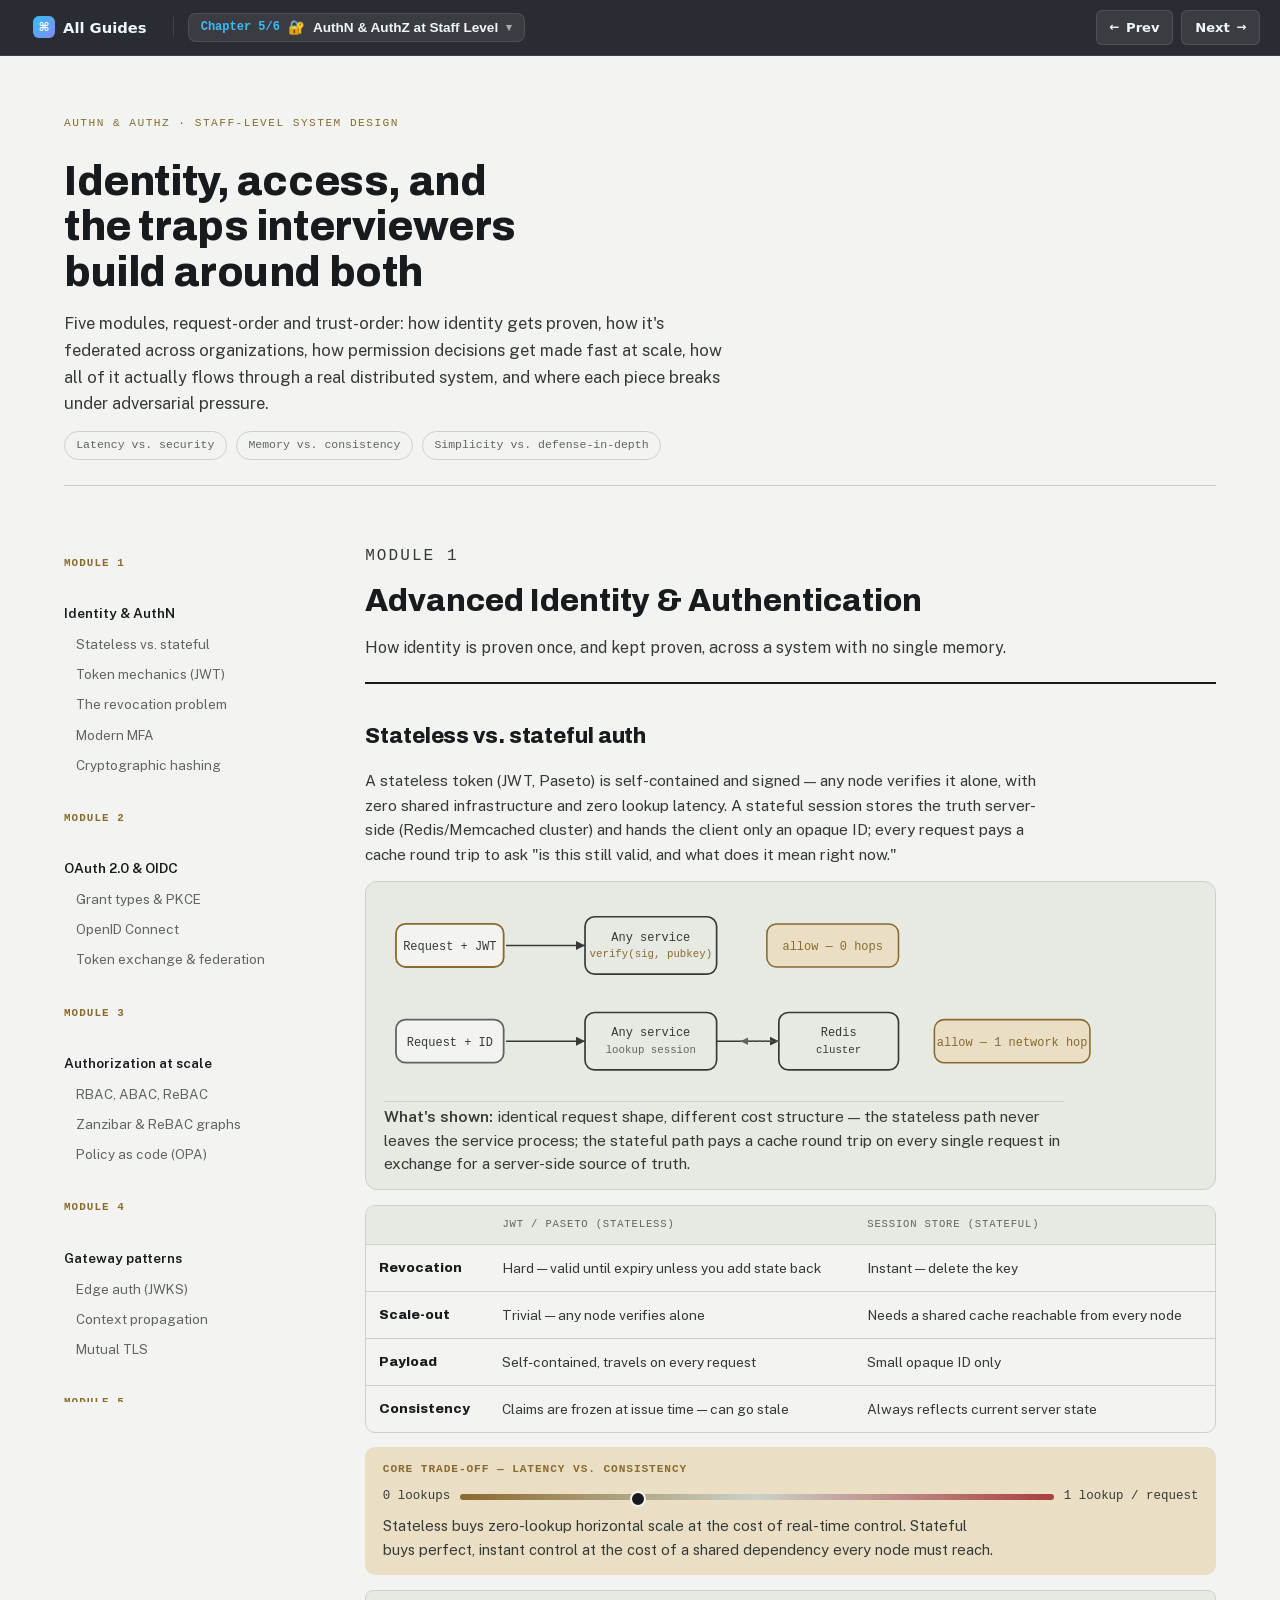
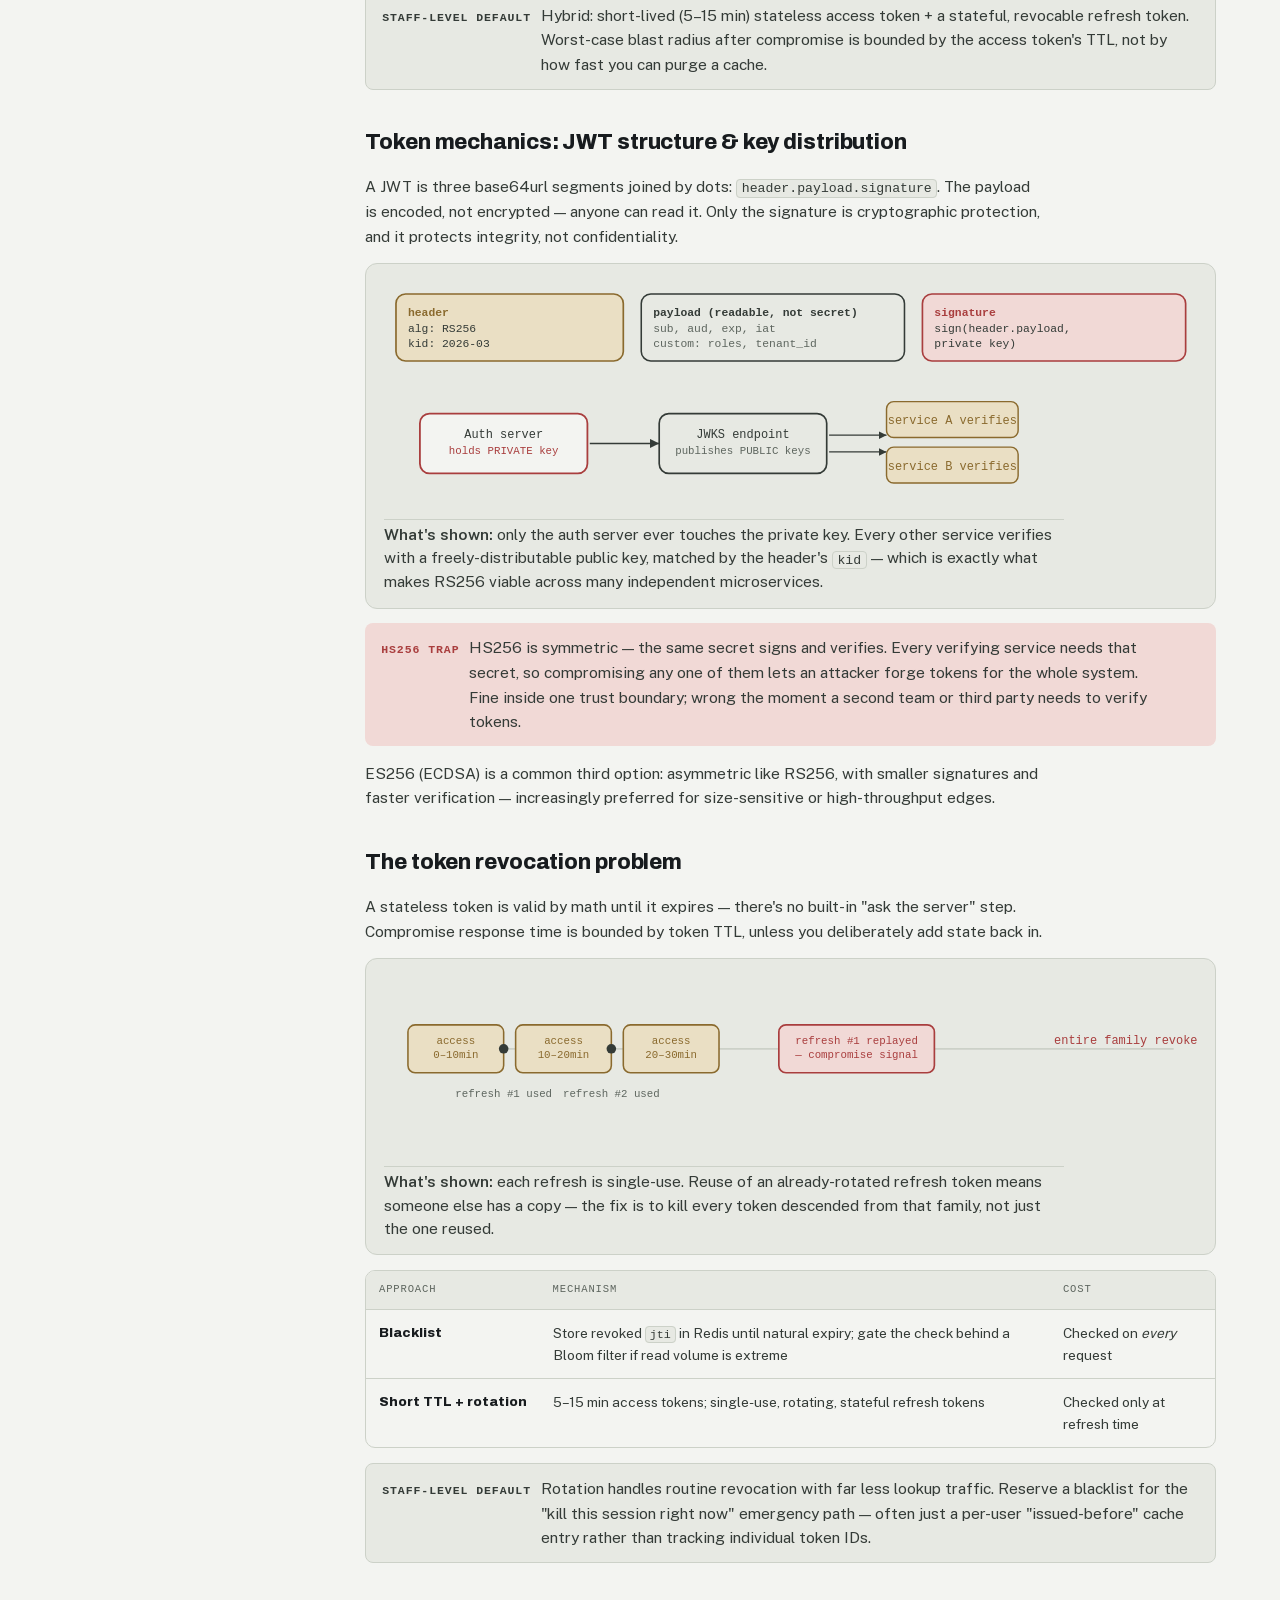
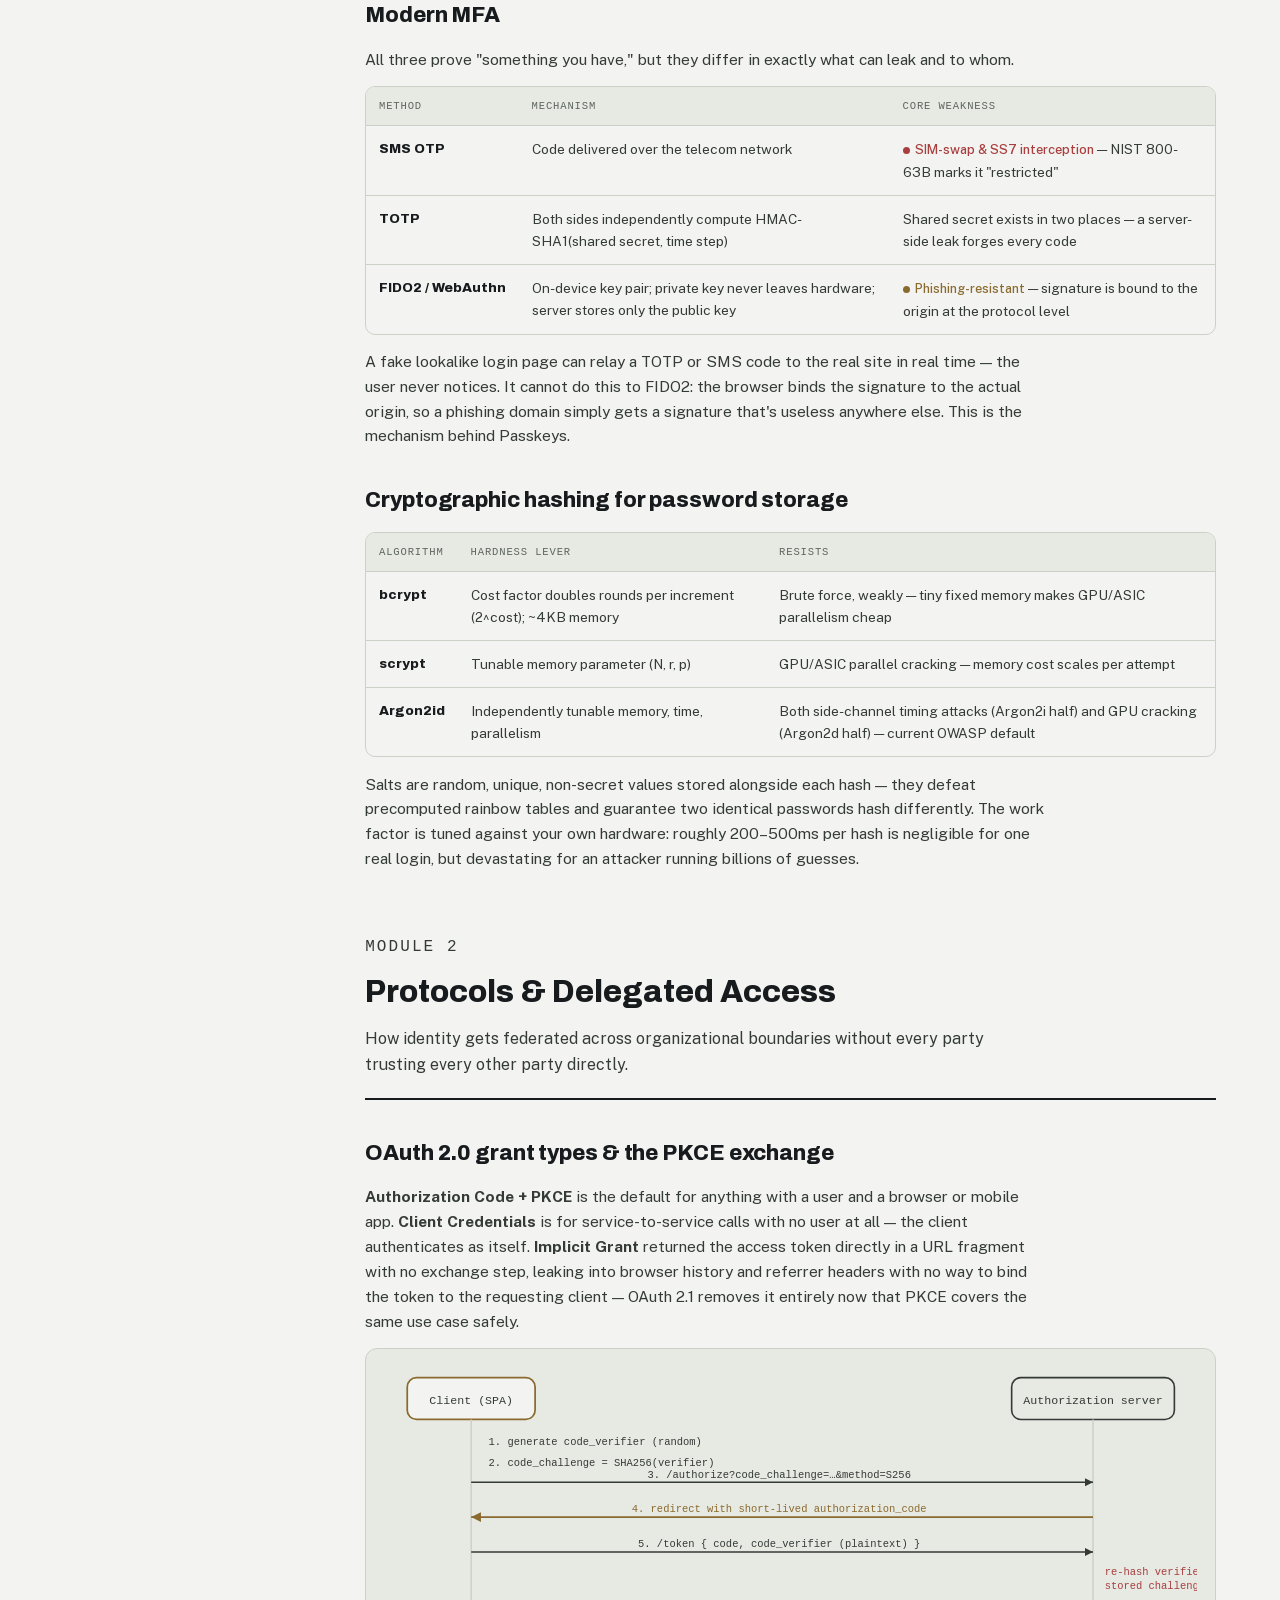
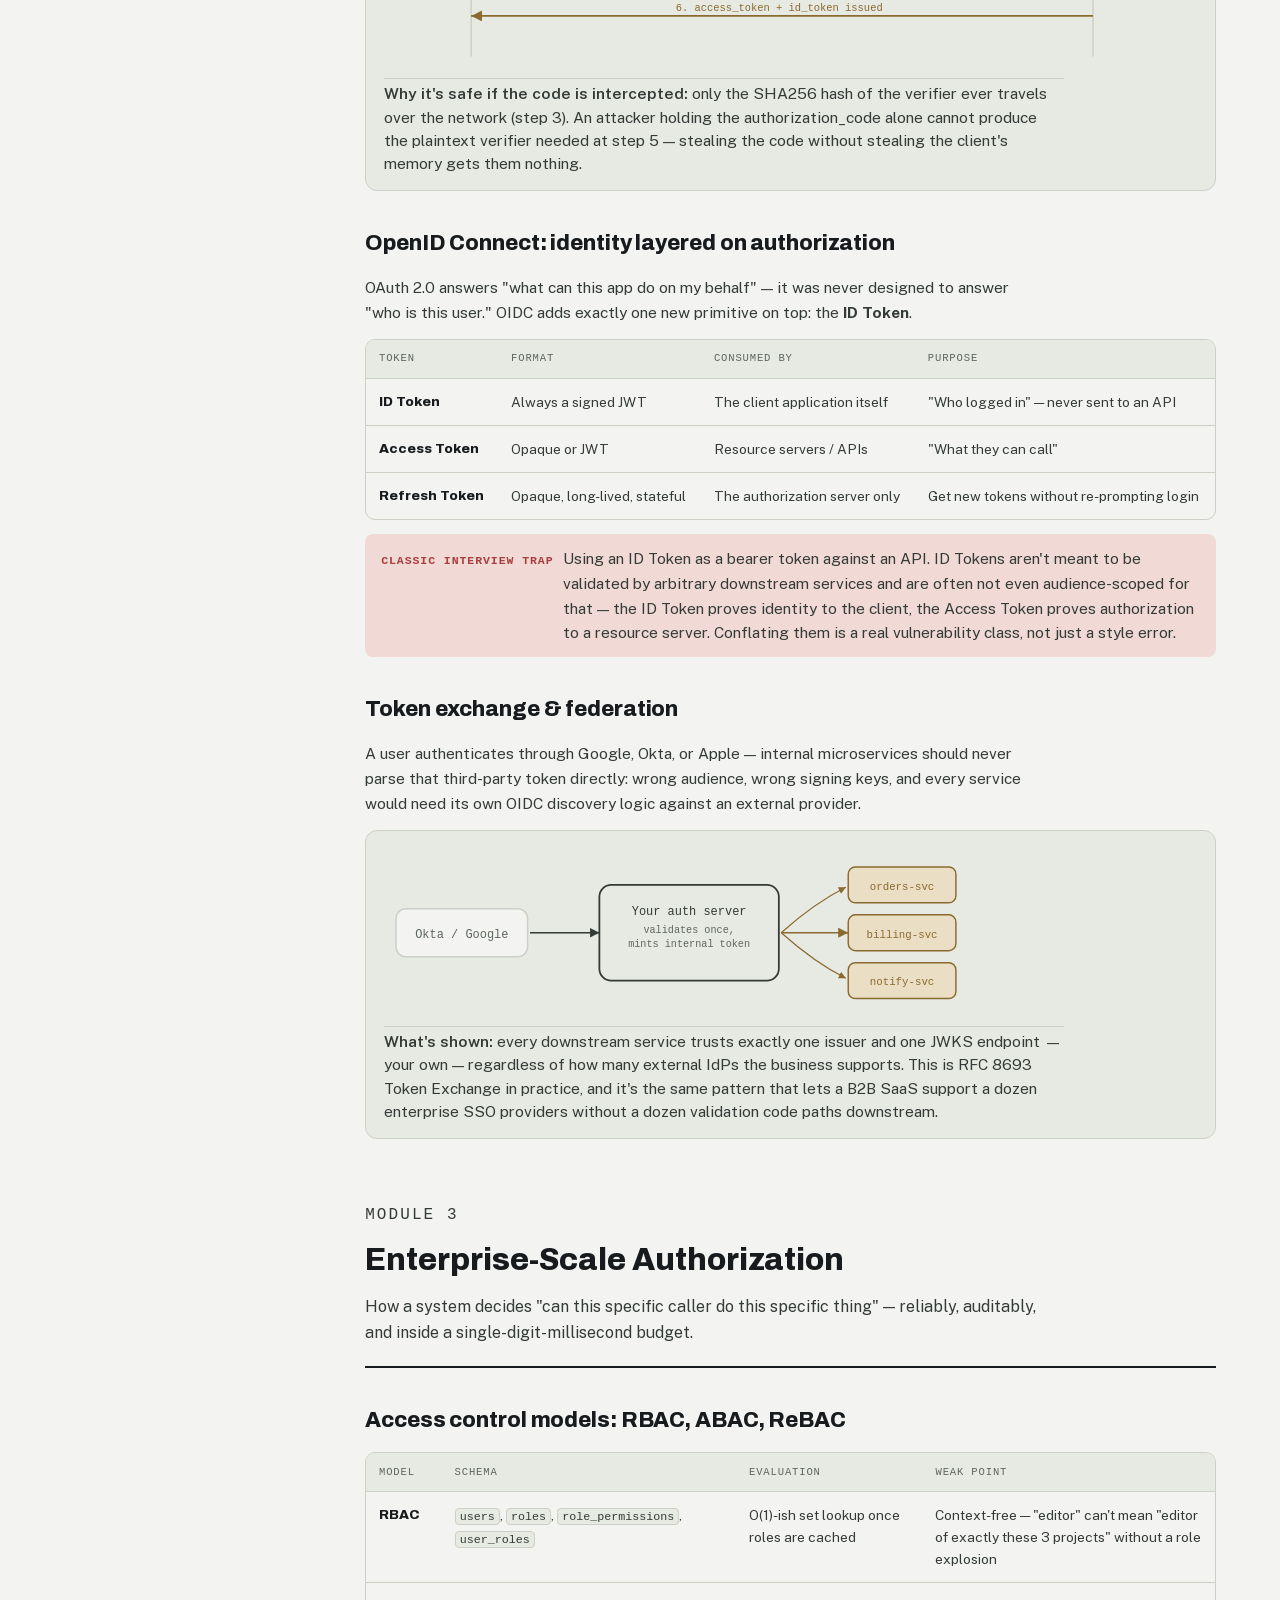
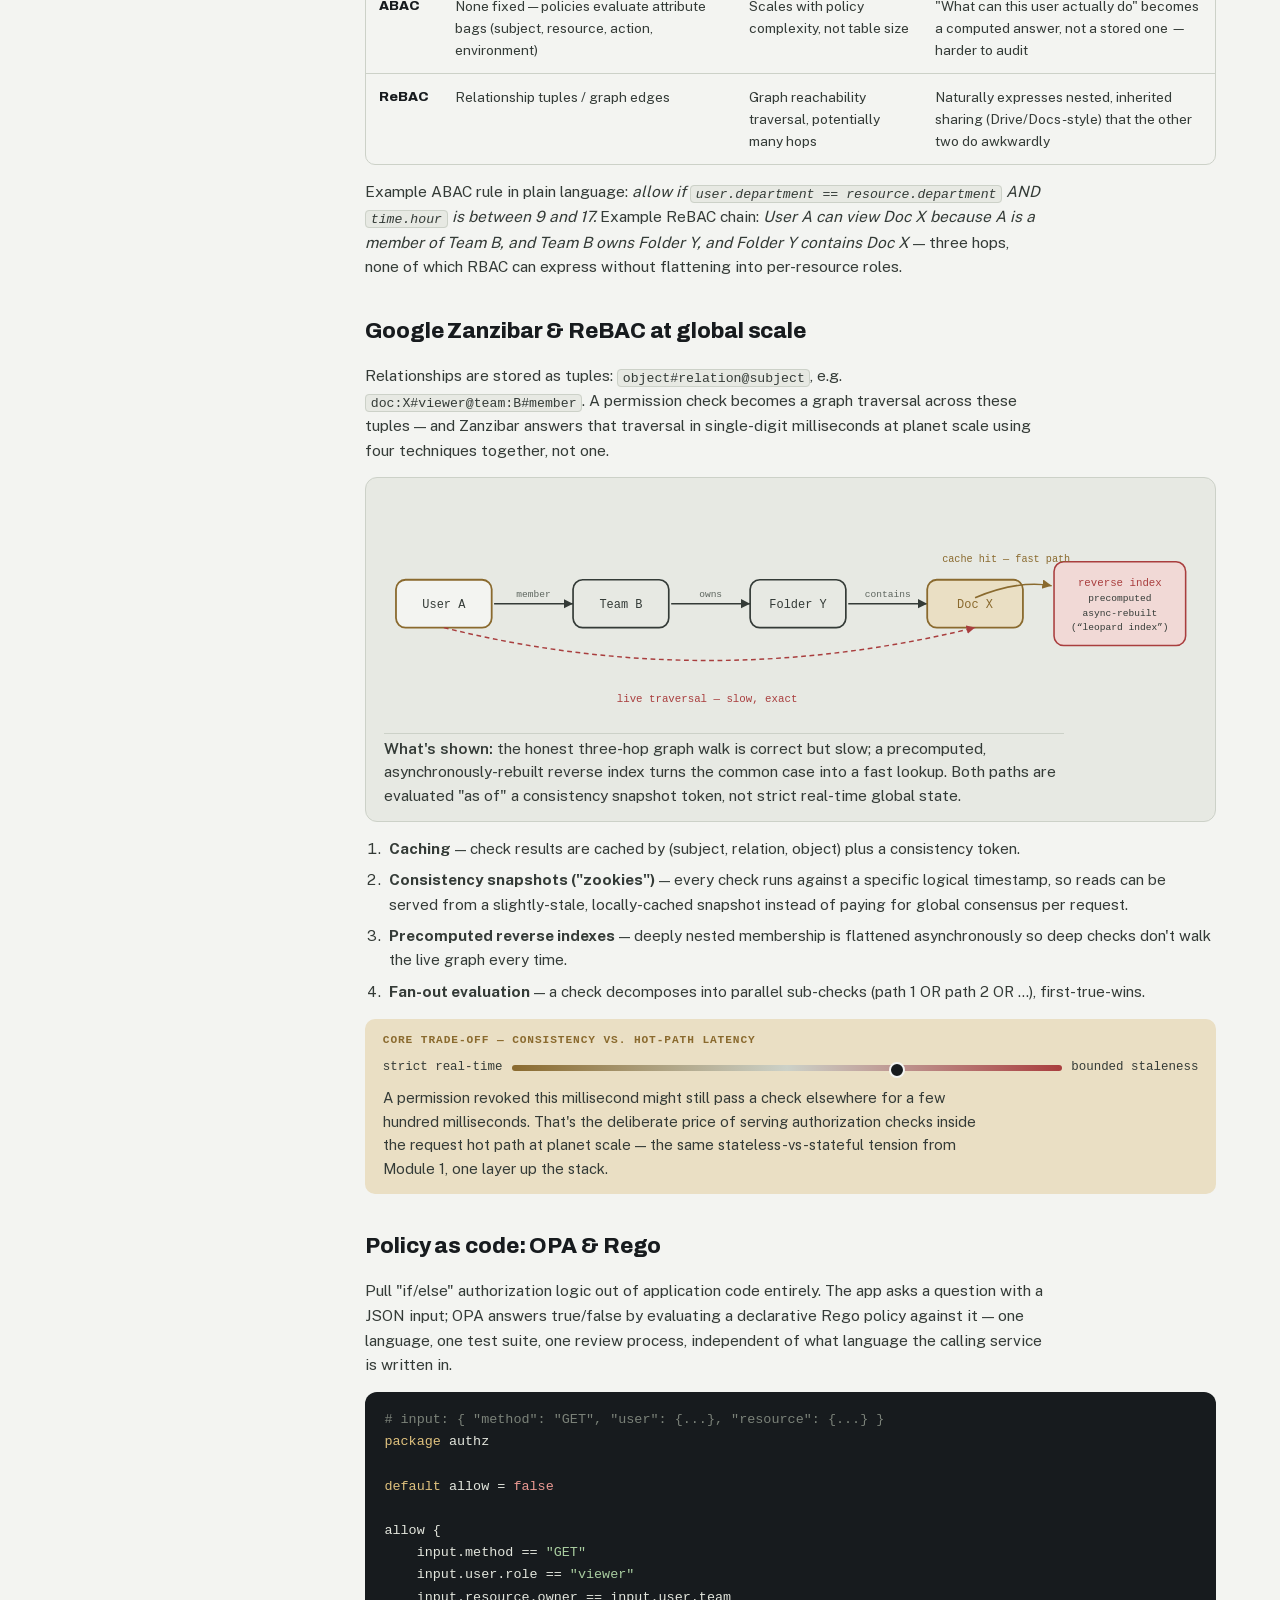
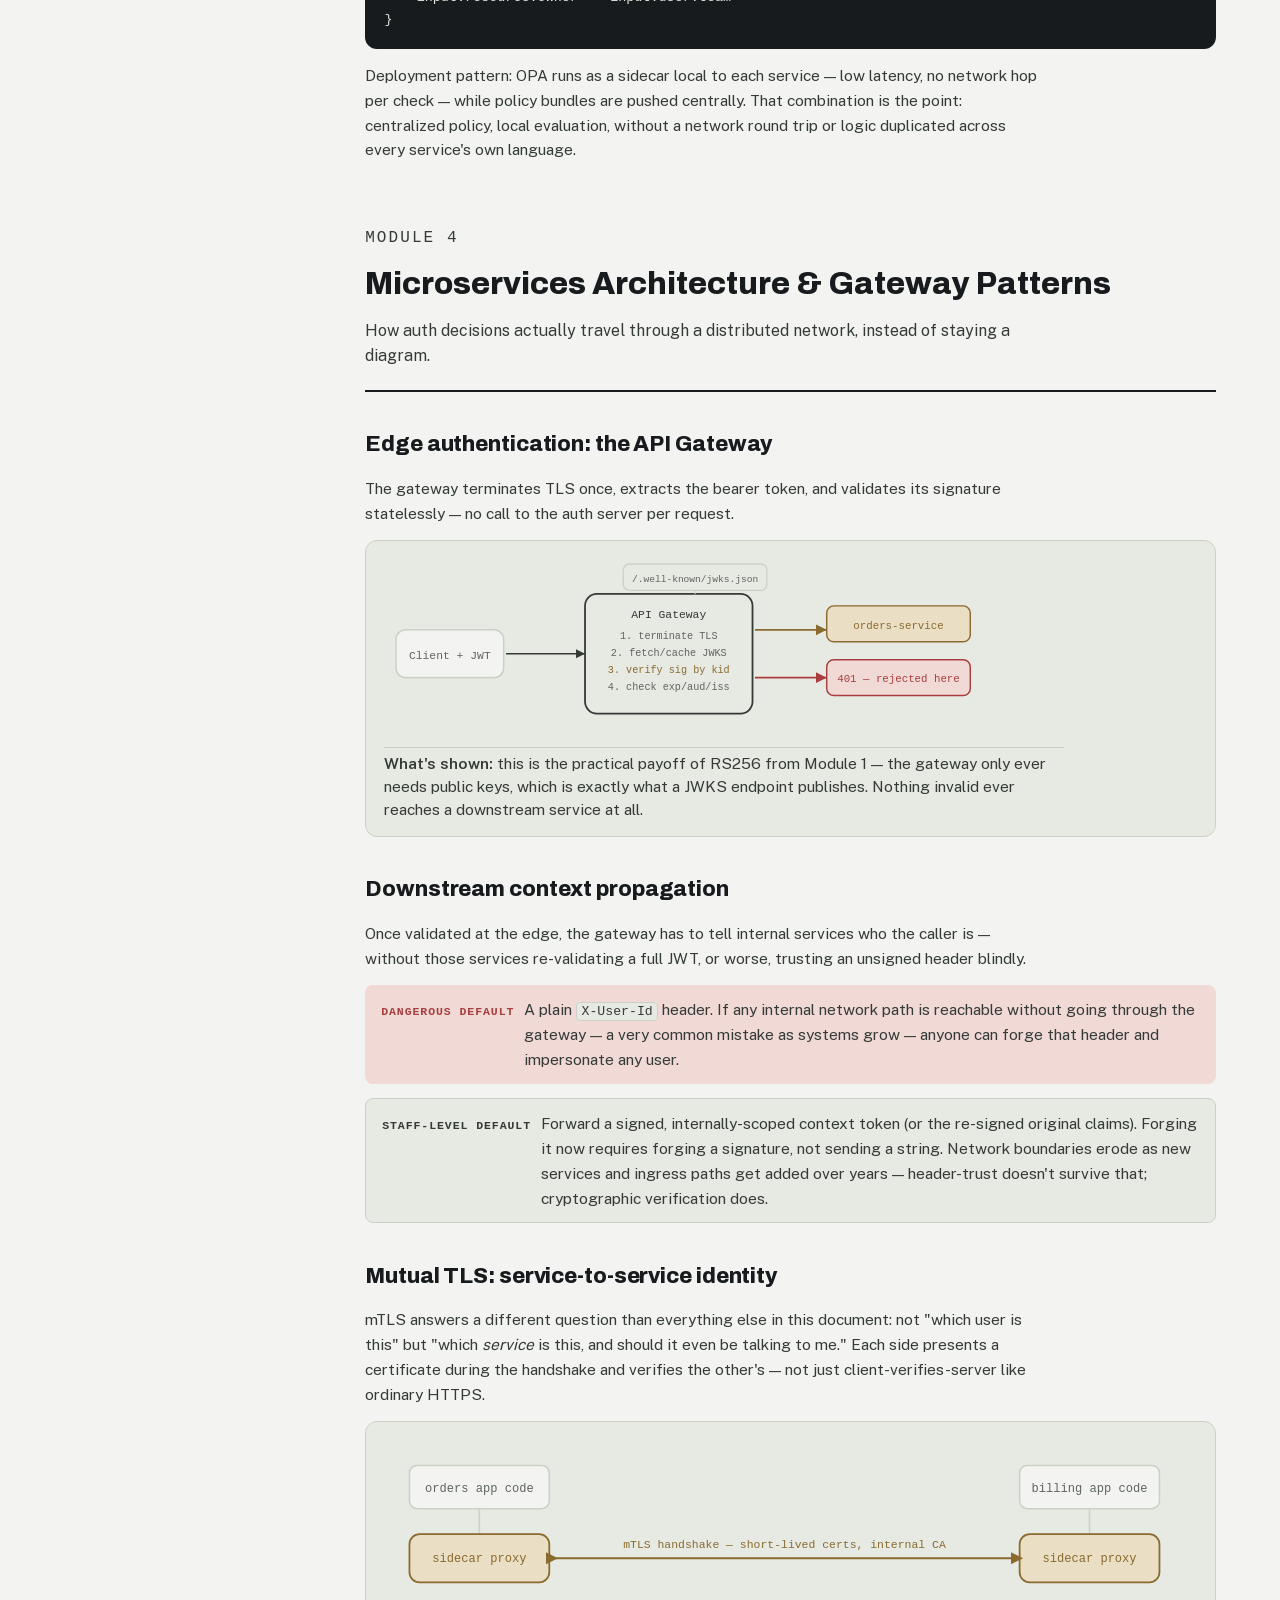
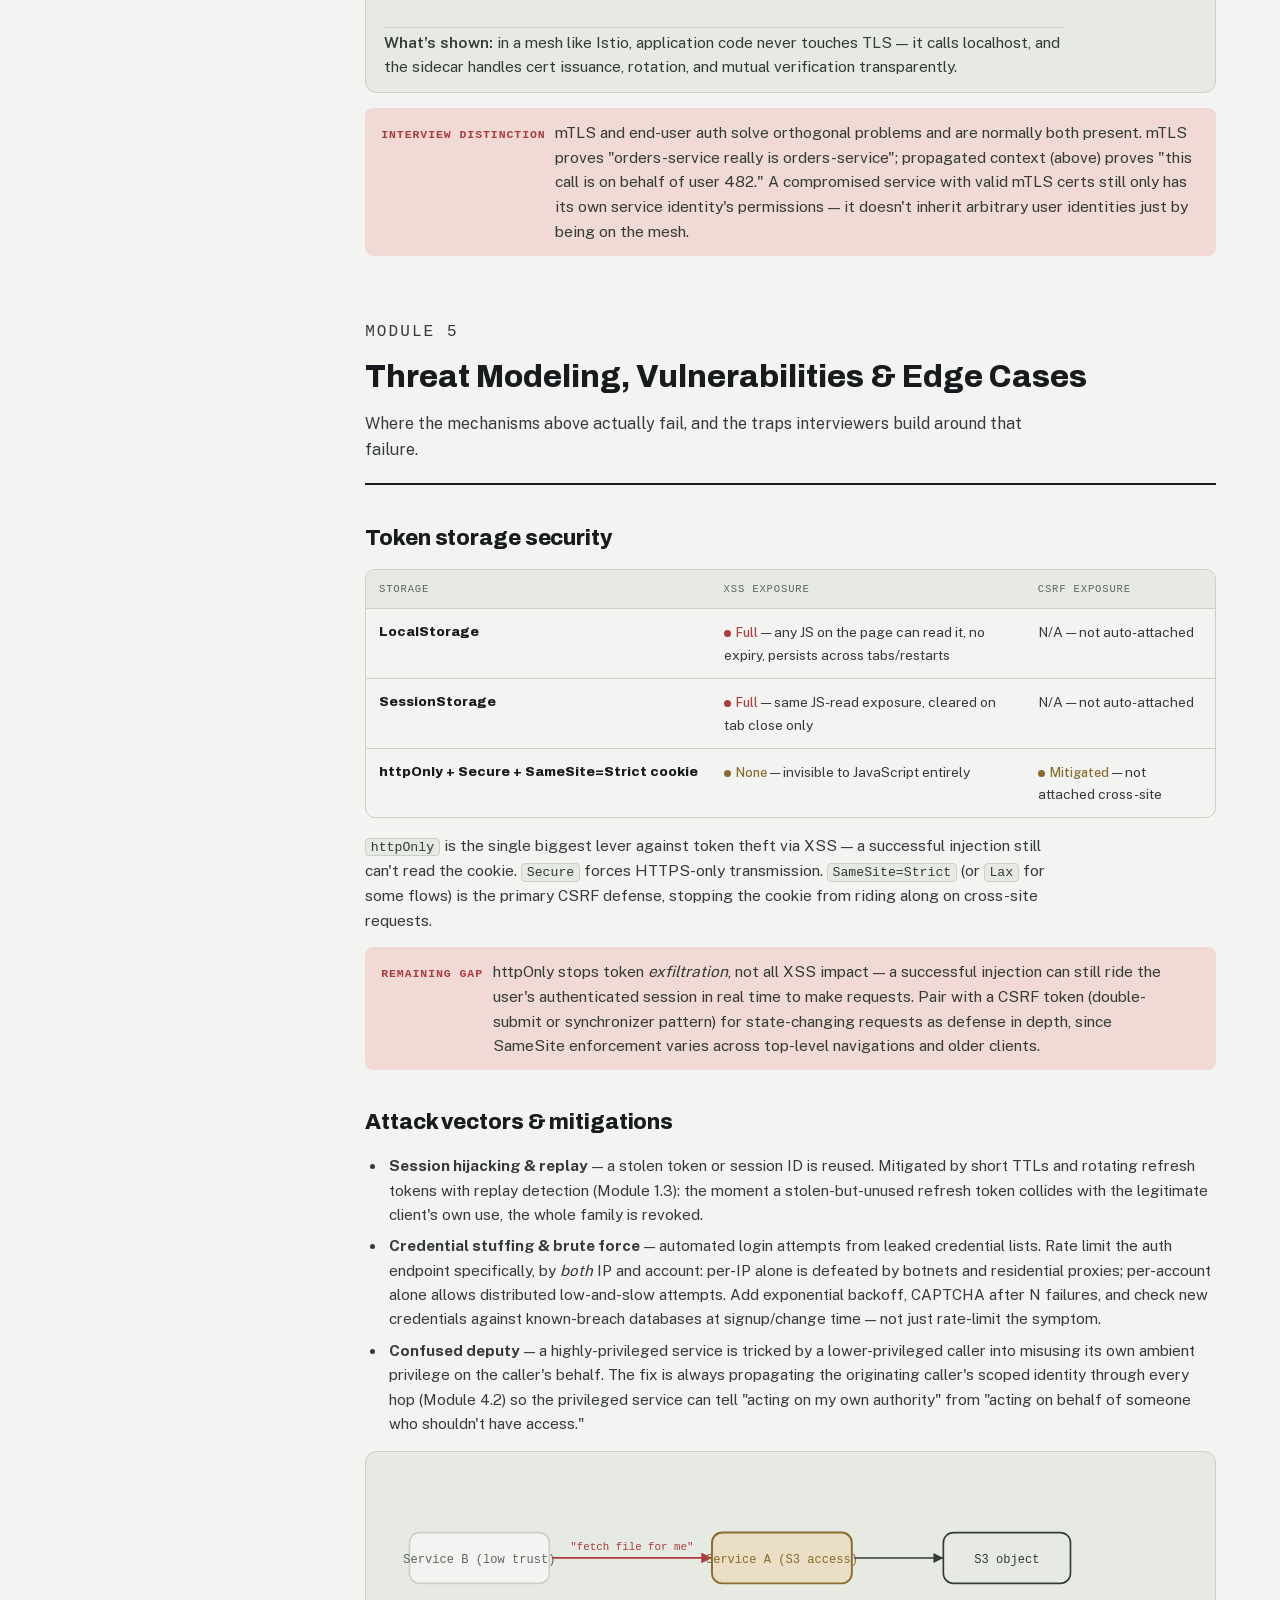
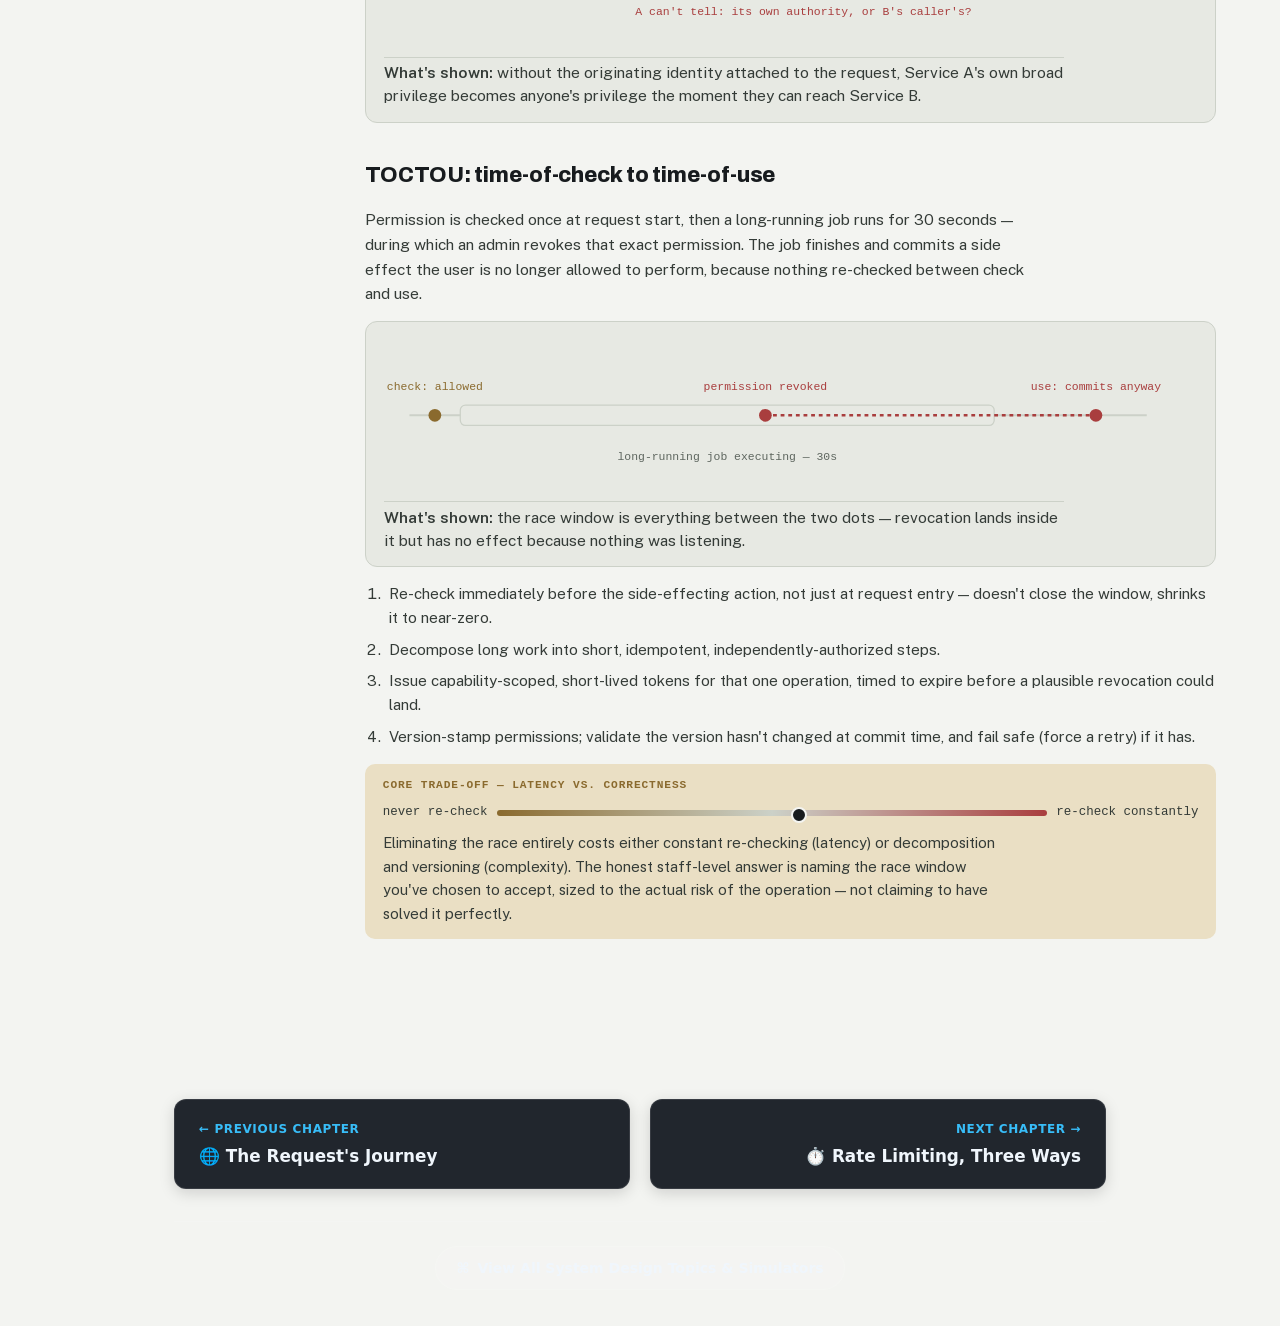
==== commit a822aa6a: "Add universal publication navigation with chapter jumping, reading progress, and pagination" ====
--- a/auth.html
+++ b/auth.html
@@ -21,6 +21,8 @@
             max-width: 100%
         }
     </style>
+    <link rel="stylesheet" href="./nav.css">
+    <script src="./nav.js" defer></script>
 </head>
 
 <body>
--- a/nav.css
+++ b/nav.css
@@ -0,0 +1,408 @@
+/* ==========================================================================
+   Universal Blog / Publication Navigation for System Design Field Guide
+   ========================================================================== */
+
+:root {
+  --lsd-nav-bg: rgba(13, 17, 23, 0.88);
+  --lsd-nav-border: rgba(255, 255, 255, 0.1);
+  --lsd-nav-text: #F0F6FC;
+  --lsd-nav-muted: #8B949E;
+  --lsd-nav-primary: #38BDF8;
+  --lsd-nav-primary-rgb: 56, 189, 248;
+  --lsd-nav-accent: #818CF8;
+  --lsd-nav-hover: rgba(255, 255, 255, 0.08);
+  --lsd-nav-card-bg: rgba(22, 27, 34, 0.95);
+  --lsd-nav-font: 'Plus Jakarta Sans', system-ui, -apple-system, sans-serif;
+  --lsd-nav-mono: 'JetBrains Mono', ui-monospace, monospace;
+}
+
+/* Light mode adjustments if page is in light theme */
+[data-theme="light"] {
+  --lsd-nav-bg: rgba(255, 255, 255, 0.9);
+  --lsd-nav-border: rgba(0, 0, 0, 0.1);
+  --lsd-nav-text: #1F2937;
+  --lsd-nav-muted: #6B7280;
+  --lsd-nav-primary: #0284C7;
+  --lsd-nav-primary-rgb: 2, 132, 199;
+  --lsd-nav-accent: #6366F1;
+  --lsd-nav-hover: rgba(0, 0, 0, 0.05);
+  --lsd-nav-card-bg: rgba(255, 255, 255, 0.98);
+}
+
+/* 1. Global Reading Progress Bar */
+#lsd-progress-bar {
+  position: fixed;
+  top: 0;
+  left: 0;
+  height: 3px;
+  width: 0%;
+  background: linear-gradient(90deg, var(--lsd-nav-primary), var(--lsd-nav-accent));
+  z-index: 100000;
+  transition: width 0.1s ease-out;
+  box-shadow: 0 0 10px rgba(var(--lsd-nav-primary-rgb), 0.5);
+}
+
+/* 2. Universal Sticky Top Nav */
+.lsd-top-nav {
+  position: sticky;
+  top: 0;
+  left: 0;
+  width: 100%;
+  height: 56px;
+  background: var(--lsd-nav-bg);
+  backdrop-filter: blur(14px);
+  -webkit-backdrop-filter: blur(14px);
+  border-bottom: 1px solid var(--lsd-nav-border);
+  z-index: 99999;
+  font-family: var(--lsd-nav-font);
+  color: var(--lsd-nav-text);
+  box-sizing: border-box;
+}
+
+.lsd-nav-container {
+  max-width: 1280px;
+  height: 100%;
+  margin: 0 auto;
+  padding: 0 1.25rem;
+  display: flex;
+  align-items: center;
+  justify-content: space-between;
+  gap: 1rem;
+}
+
+.lsd-nav-left {
+  display: flex;
+  align-items: center;
+  gap: 0.85rem;
+}
+
+.lsd-hub-link {
+  display: inline-flex;
+  align-items: center;
+  gap: 0.5rem;
+  color: var(--lsd-nav-text);
+  text-decoration: none;
+  font-weight: 700;
+  font-size: 0.92rem;
+  padding: 0.4rem 0.75rem;
+  border-radius: 8px;
+  border: 1px solid transparent;
+  transition: all 0.2s ease;
+}
+
+.lsd-hub-link:hover {
+  background: var(--lsd-nav-hover);
+  border-color: var(--lsd-nav-border);
+}
+
+.lsd-hub-badge {
+  background: linear-gradient(135deg, var(--lsd-nav-primary), var(--lsd-nav-accent));
+  color: white;
+  width: 22px;
+  height: 22px;
+  border-radius: 6px;
+  display: flex;
+  align-items: center;
+  justify-content: center;
+  font-size: 0.75rem;
+  font-weight: 800;
+}
+
+.lsd-divider {
+  width: 1px;
+  height: 20px;
+  background: var(--lsd-nav-border);
+}
+
+/* Chapter Switcher Menu Trigger */
+.lsd-chapter-trigger {
+  display: inline-flex;
+  align-items: center;
+  gap: 0.5rem;
+  padding: 0.35rem 0.75rem;
+  background: var(--lsd-nav-hover);
+  border: 1px solid var(--lsd-nav-border);
+  border-radius: 8px;
+  color: var(--lsd-nav-text);
+  font-size: 0.85rem;
+  font-weight: 600;
+  cursor: pointer;
+  transition: all 0.2s ease;
+}
+
+.lsd-chapter-trigger:hover {
+  border-color: var(--lsd-nav-primary);
+  background: rgba(var(--lsd-nav-primary-rgb), 0.1);
+}
+
+.lsd-chapter-num {
+  font-family: var(--lsd-nav-mono);
+  font-size: 0.75rem;
+  color: var(--lsd-nav-primary);
+}
+
+.lsd-nav-right {
+  display: flex;
+  align-items: center;
+  gap: 0.5rem;
+}
+
+.lsd-nav-btn {
+  display: inline-flex;
+  align-items: center;
+  gap: 0.4rem;
+  padding: 0.35rem 0.8rem;
+  background: var(--lsd-nav-hover);
+  border: 1px solid var(--lsd-nav-border);
+  border-radius: 6px;
+  color: var(--lsd-nav-text);
+  text-decoration: none;
+  font-size: 0.82rem;
+  font-weight: 600;
+  transition: all 0.2s ease;
+}
+
+.lsd-nav-btn:hover:not(.disabled) {
+  border-color: var(--lsd-nav-primary);
+  color: var(--lsd-nav-primary);
+  transform: translateY(-1px);
+}
+
+.lsd-nav-btn.disabled {
+  opacity: 0.35;
+  cursor: not-allowed;
+  pointer-events: none;
+}
+
+/* 3. Chapter Dropdown Menu Overlay */
+.lsd-menu-overlay {
+  position: fixed;
+  inset: 0;
+  background: rgba(0, 0, 0, 0.6);
+  backdrop-filter: blur(6px);
+  -webkit-backdrop-filter: blur(6px);
+  z-index: 999999;
+  display: none;
+  align-items: flex-start;
+  justify-content: center;
+  padding-top: 70px;
+}
+
+.lsd-menu-overlay.active {
+  display: flex;
+  animation: lsdFadeIn 0.2s ease;
+}
+
+@keyframes lsdFadeIn {
+  from { opacity: 0; transform: translateY(-8px); }
+  to { opacity: 1; transform: translateY(0); }
+}
+
+.lsd-menu-panel {
+  background: var(--lsd-nav-card-bg);
+  border: 1px solid var(--lsd-nav-border);
+  border-radius: 16px;
+  width: 90%;
+  max-width: 620px;
+  box-shadow: 0 20px 40px rgba(0, 0, 0, 0.4);
+  overflow: hidden;
+  font-family: var(--lsd-nav-font);
+}
+
+.lsd-menu-header {
+  padding: 1rem 1.25rem;
+  border-bottom: 1px solid var(--lsd-nav-border);
+  display: flex;
+  justify-content: space-between;
+  align-items: center;
+}
+
+.lsd-menu-title {
+  font-size: 0.95rem;
+  font-weight: 700;
+  color: var(--lsd-nav-text);
+}
+
+.lsd-menu-close {
+  background: none;
+  border: none;
+  color: var(--lsd-nav-muted);
+  font-size: 1.2rem;
+  cursor: pointer;
+  padding: 0.2rem 0.5rem;
+  border-radius: 4px;
+}
+
+.lsd-menu-close:hover {
+  color: var(--lsd-nav-text);
+  background: var(--lsd-nav-hover);
+}
+
+.lsd-menu-list {
+  padding: 0.75rem;
+  display: flex;
+  flex-direction: column;
+  gap: 0.4rem;
+  max-height: 70vh;
+  overflow-y: auto;
+}
+
+.lsd-menu-item {
+  display: flex;
+  align-items: center;
+  gap: 0.85rem;
+  padding: 0.75rem 1rem;
+  border-radius: 10px;
+  text-decoration: none;
+  color: var(--lsd-nav-text);
+  transition: all 0.15s ease;
+  border: 1px solid transparent;
+}
+
+.lsd-menu-item:hover {
+  background: var(--lsd-nav-hover);
+  border-color: var(--lsd-nav-border);
+}
+
+.lsd-menu-item.current {
+  background: rgba(var(--lsd-nav-primary-rgb), 0.12);
+  border-color: rgba(var(--lsd-nav-primary-rgb), 0.35);
+}
+
+.lsd-item-icon {
+  font-size: 1.25rem;
+  width: 32px;
+  height: 32px;
+  display: flex;
+  align-items: center;
+  justify-content: center;
+  border-radius: 8px;
+  background: var(--lsd-nav-hover);
+}
+
+.lsd-item-info {
+  flex: 1;
+}
+
+.lsd-item-title {
+  font-size: 0.92rem;
+  font-weight: 600;
+  display: flex;
+  align-items: center;
+  gap: 0.5rem;
+}
+
+.lsd-item-desc {
+  font-size: 0.78rem;
+  color: var(--lsd-nav-muted);
+  margin-top: 0.15rem;
+}
+
+.lsd-item-badge {
+  font-family: var(--lsd-nav-mono);
+  font-size: 0.7rem;
+  color: var(--lsd-nav-primary);
+  background: rgba(var(--lsd-nav-primary-rgb), 0.1);
+  padding: 0.15rem 0.4rem;
+  border-radius: 4px;
+}
+
+/* 4. Bottom Article Pagination Section (Previous & Next Post) */
+.lsd-bottom-nav {
+  max-width: 980px;
+  margin: 4rem auto 2.5rem;
+  padding: 0 1.5rem;
+  font-family: var(--lsd-nav-font);
+  box-sizing: border-box;
+}
+
+.lsd-pagination-grid {
+  display: grid;
+  grid-template-columns: 1fr 1fr;
+  gap: 1.25rem;
+  margin-bottom: 2rem;
+}
+
+.lsd-pagination-card {
+  display: flex;
+  flex-direction: column;
+  padding: 1.25rem 1.5rem;
+  border-radius: 12px;
+  background: var(--lsd-nav-card-bg);
+  border: 1px solid var(--lsd-nav-border);
+  text-decoration: none;
+  color: inherit;
+  transition: all 0.2s ease;
+  box-shadow: 0 4px 15px rgba(0, 0, 0, 0.15);
+}
+
+.lsd-pagination-card:hover {
+  border-color: var(--lsd-nav-primary);
+  transform: translateY(-2px);
+  box-shadow: 0 8px 25px rgba(0, 0, 0, 0.25);
+}
+
+.lsd-pagination-card.next {
+  text-align: right;
+  align-items: flex-end;
+}
+
+.lsd-pagination-label {
+  font-size: 0.75rem;
+  font-weight: 700;
+  text-transform: uppercase;
+  letter-spacing: 0.05em;
+  color: var(--lsd-nav-primary);
+  margin-bottom: 0.4rem;
+  display: flex;
+  align-items: center;
+  gap: 0.4rem;
+}
+
+.lsd-pagination-title {
+  font-size: 1.05rem;
+  font-weight: 700;
+  color: var(--lsd-nav-text);
+  line-height: 1.35;
+}
+
+.lsd-bottom-hub-bar {
+  text-align: center;
+  padding-top: 1.5rem;
+  border-top: 1px solid var(--lsd-nav-border);
+}
+
+.lsd-bottom-hub-btn {
+  display: inline-flex;
+  align-items: center;
+  gap: 0.5rem;
+  padding: 0.6rem 1.25rem;
+  border-radius: 999px;
+  background: var(--lsd-nav-hover);
+  border: 1px solid var(--lsd-nav-border);
+  color: var(--lsd-nav-text);
+  font-size: 0.875rem;
+  font-weight: 600;
+  text-decoration: none;
+  transition: all 0.2s ease;
+}
+
+.lsd-bottom-hub-btn:hover {
+  background: var(--lsd-nav-primary);
+  color: white;
+  border-color: var(--lsd-nav-primary);
+  transform: translateY(-1px);
+}
+
+@media (max-width: 680px) {
+  .lsd-chapter-name {
+    display: none;
+  }
+  .lsd-pagination-grid {
+    grid-template-columns: 1fr;
+  }
+  .lsd-pagination-card.next {
+    text-align: left;
+    align-items: flex-start;
+  }
+}
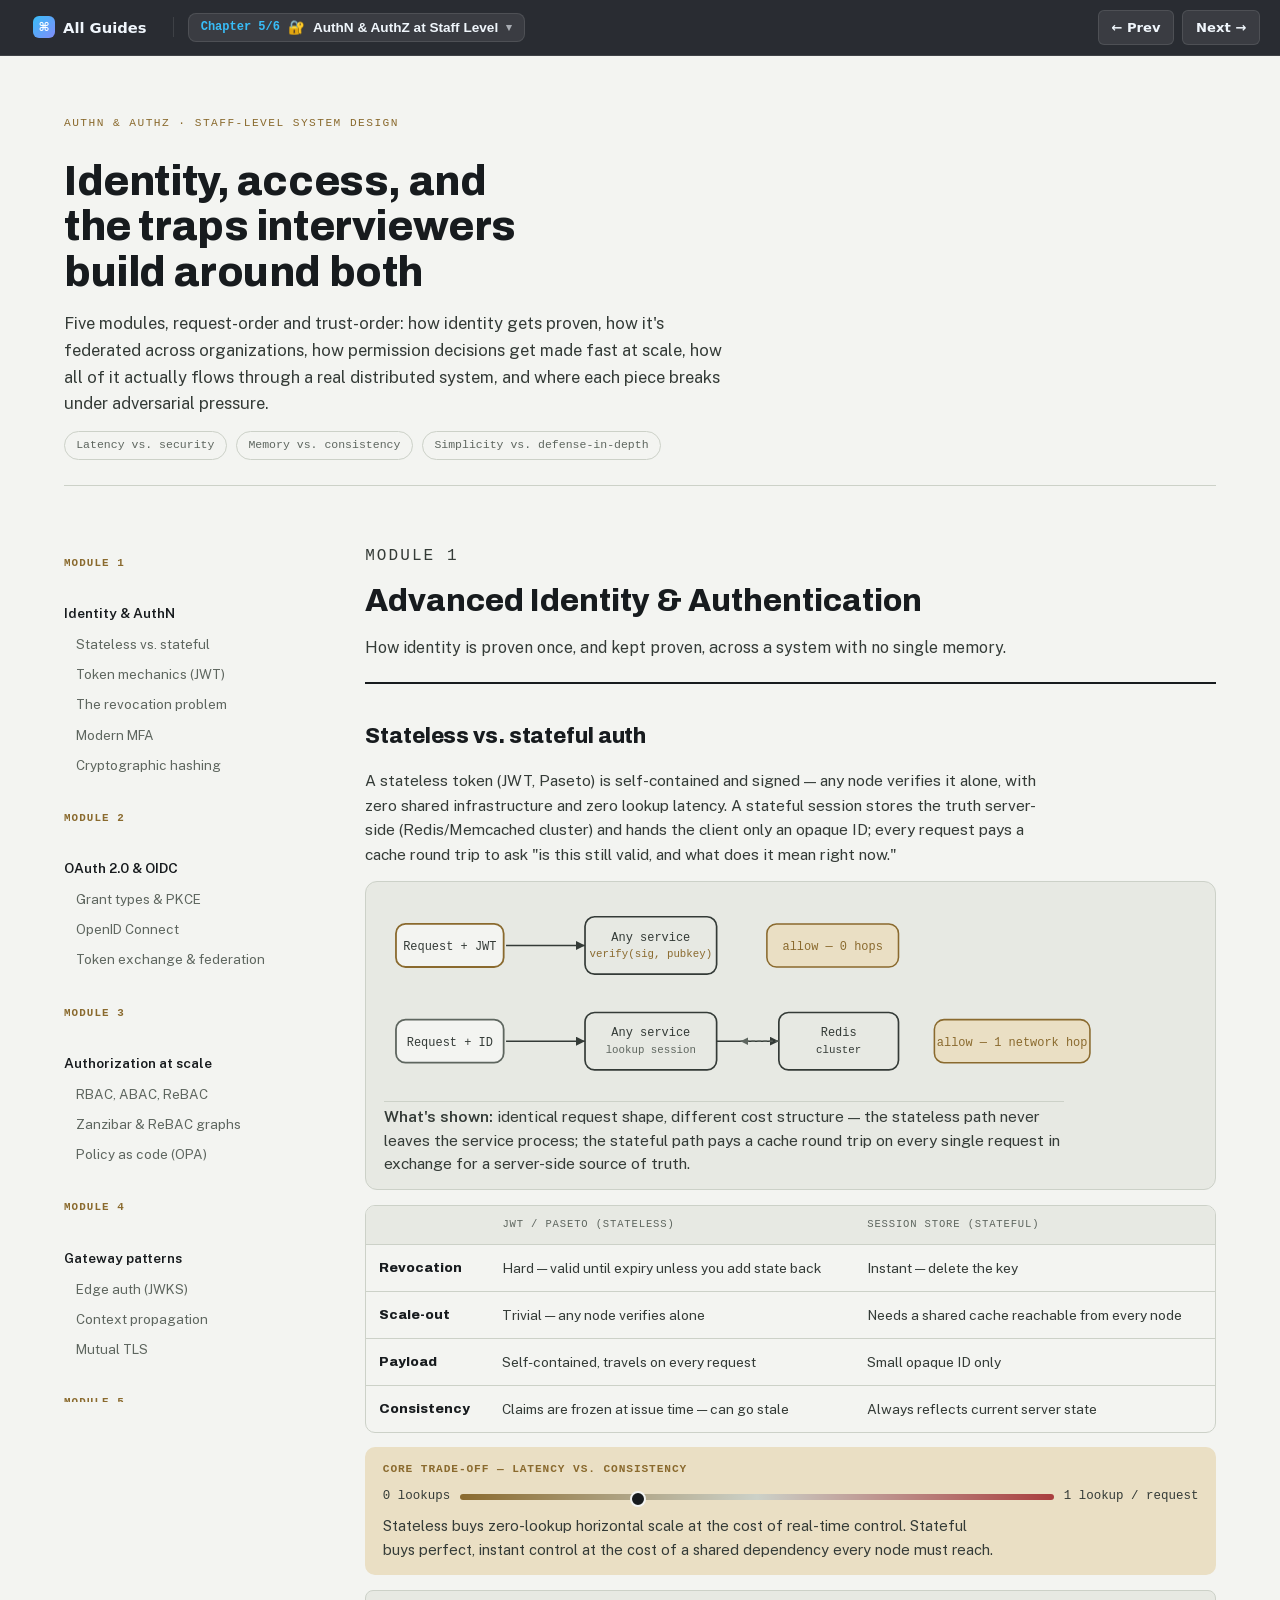
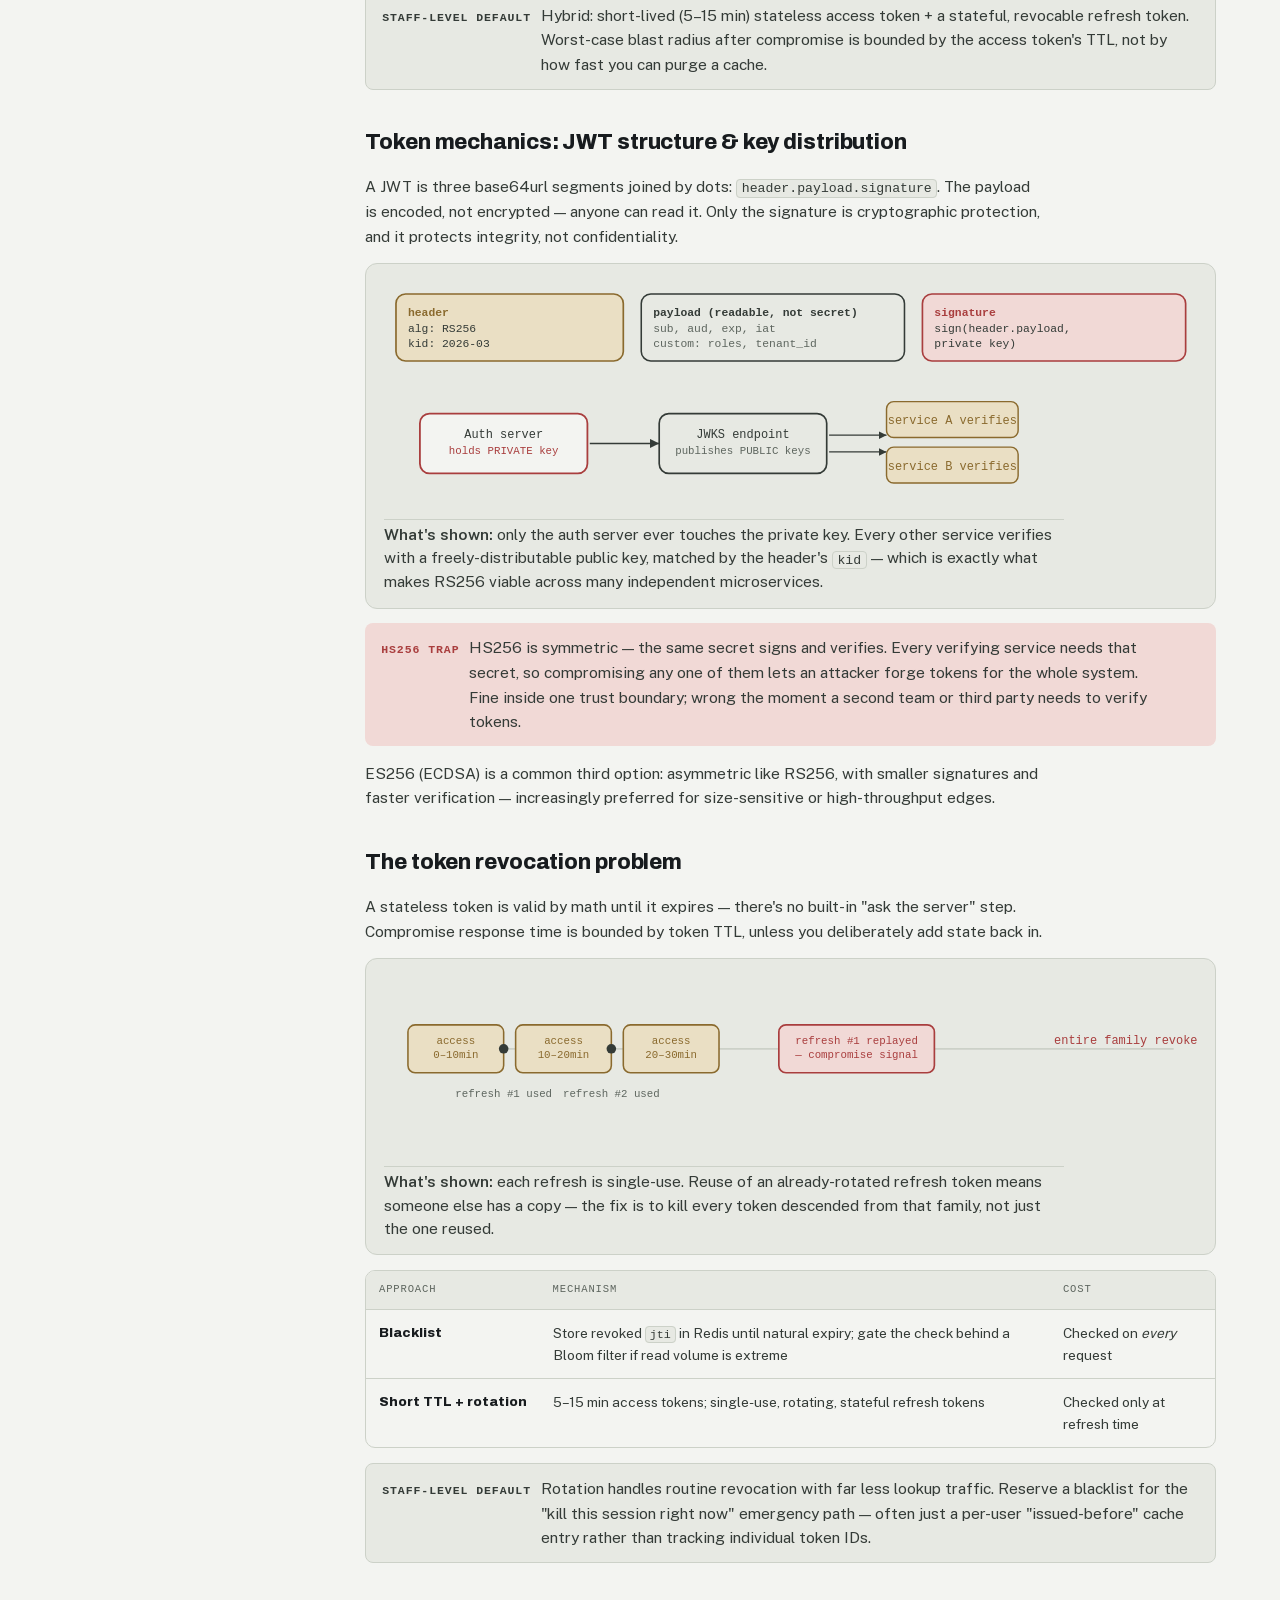
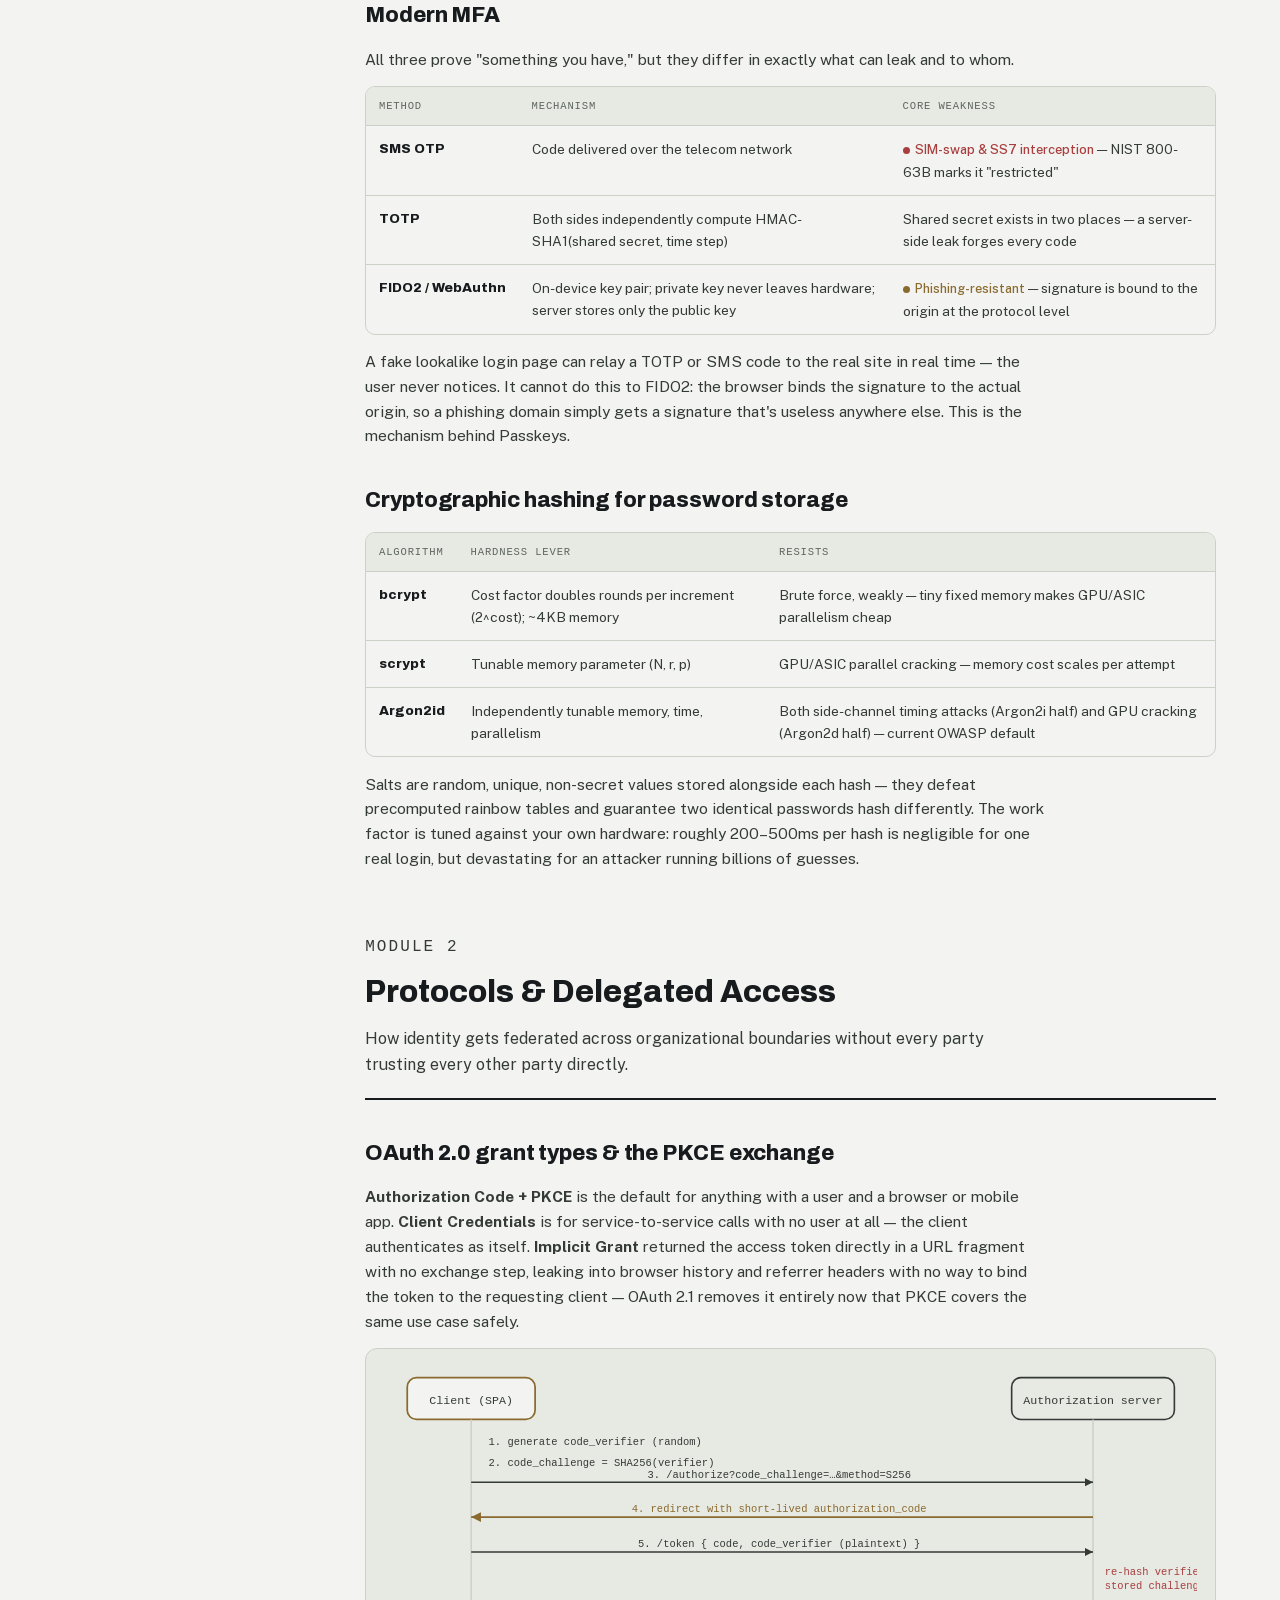
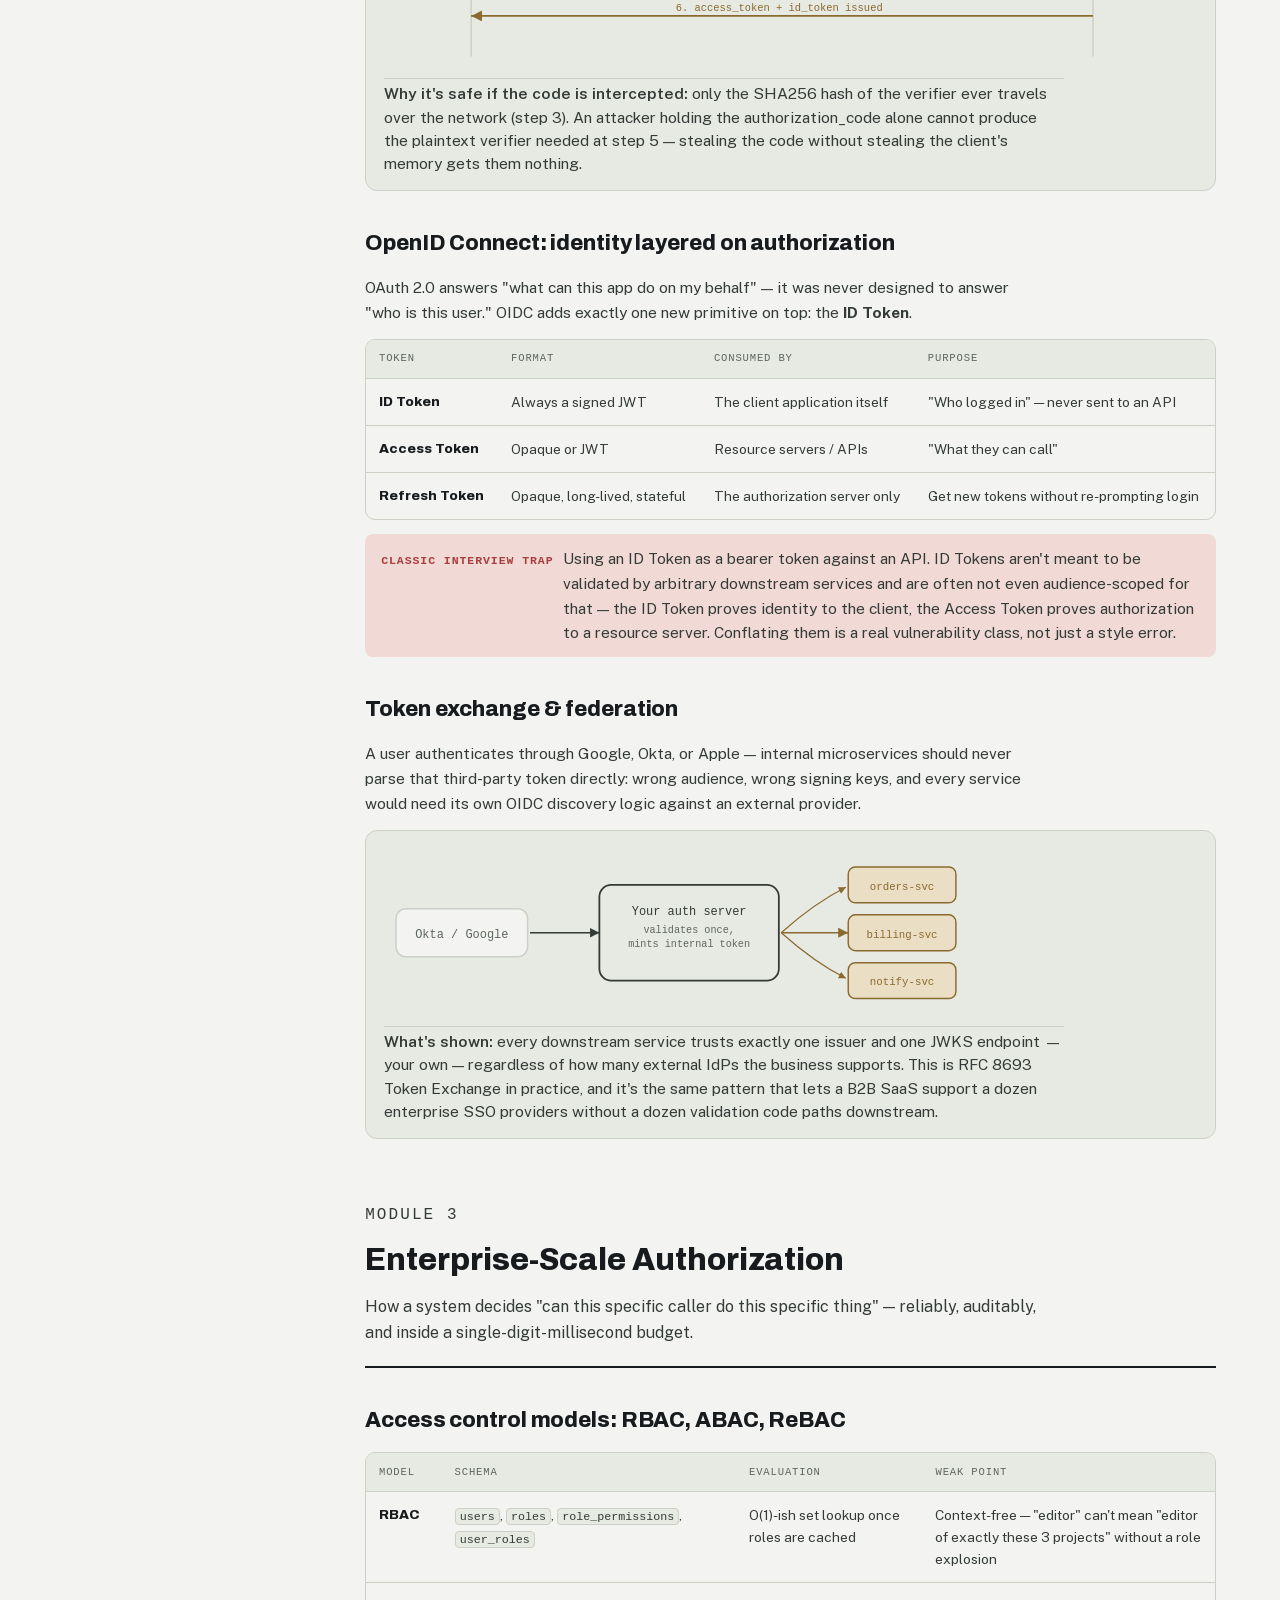
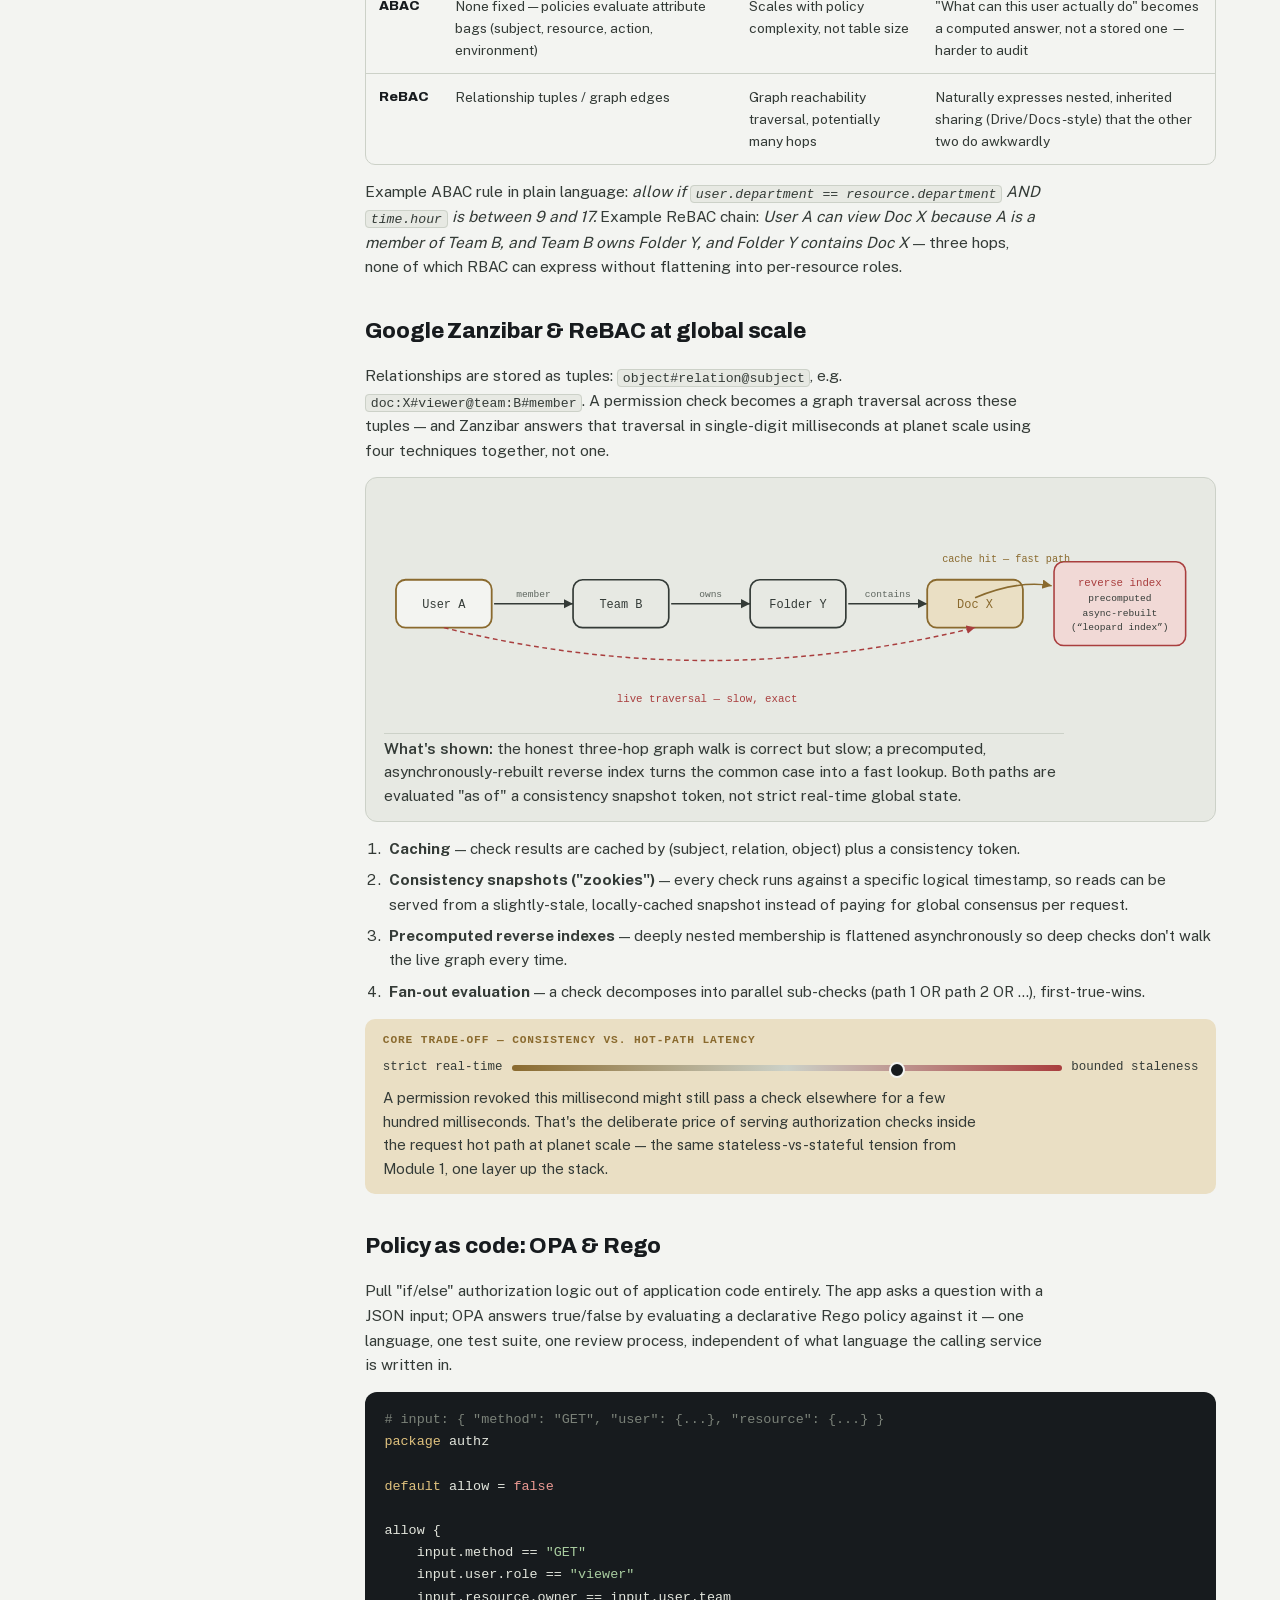
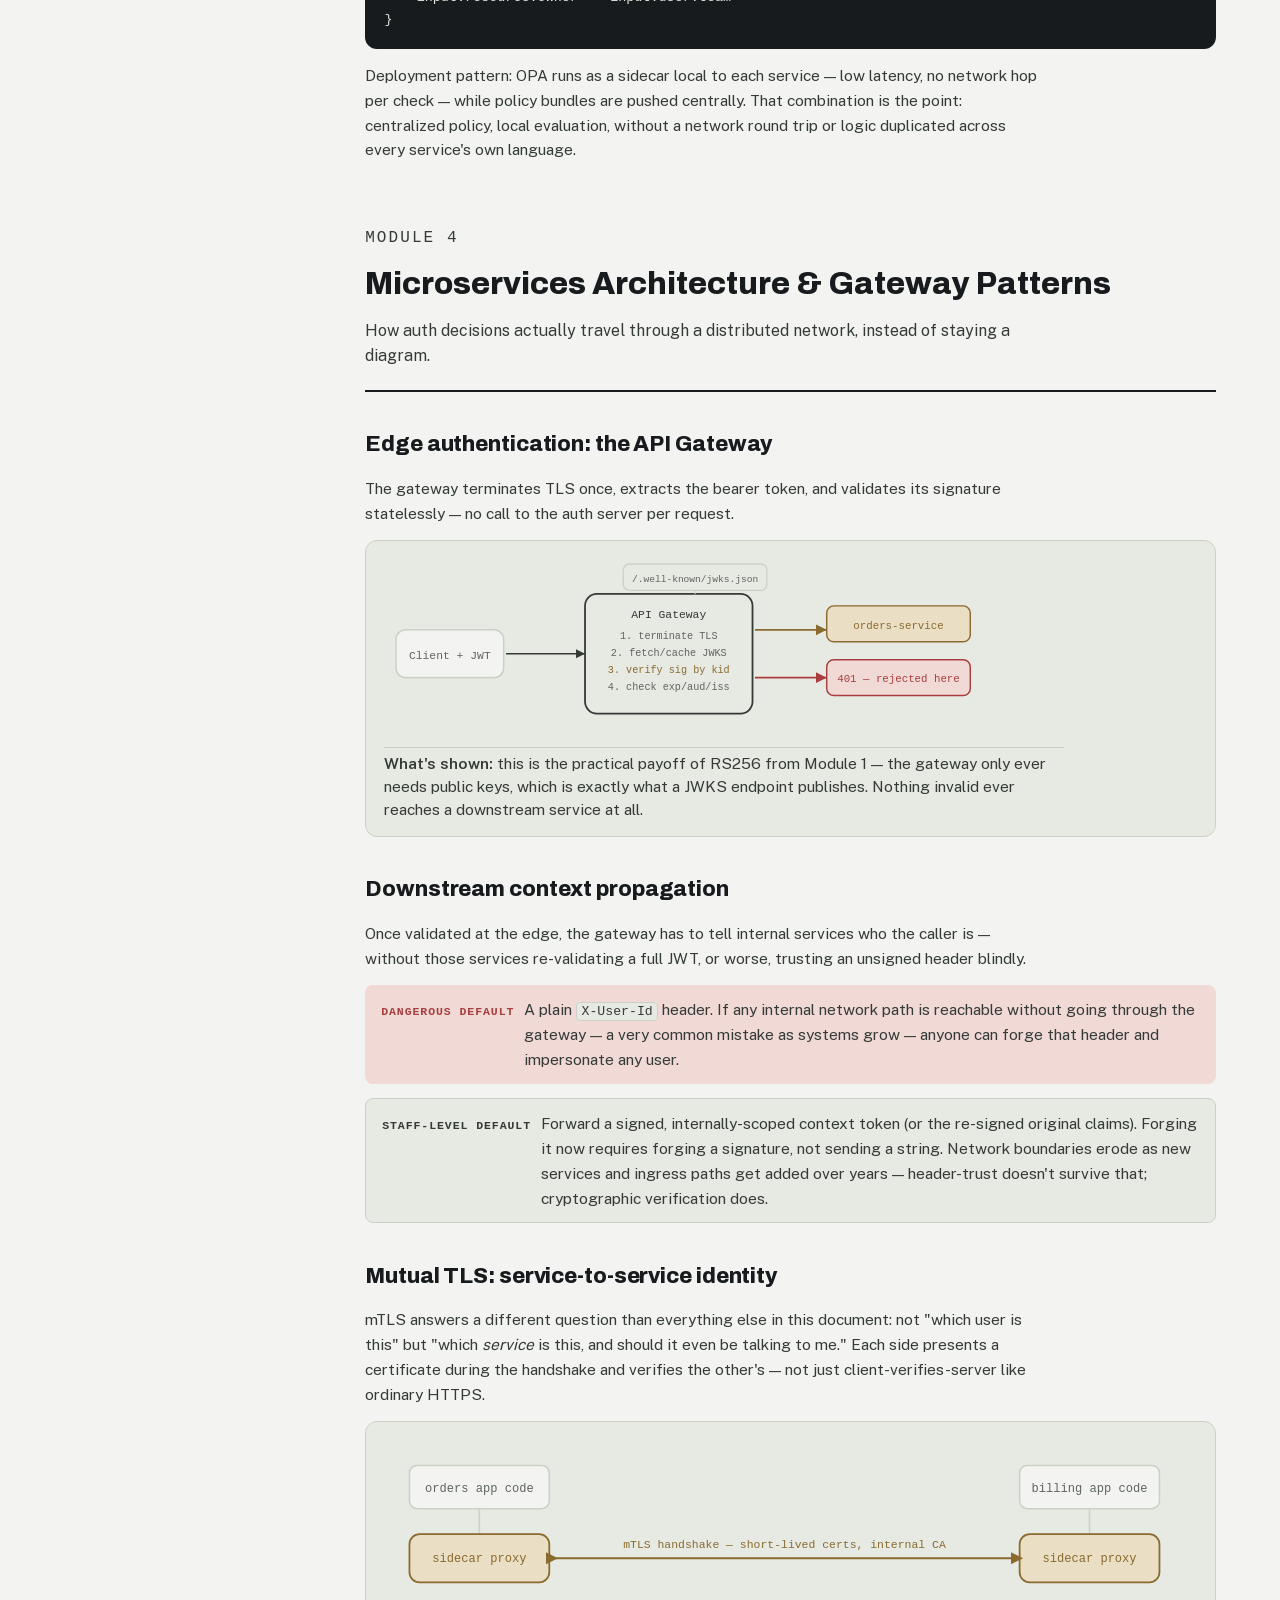
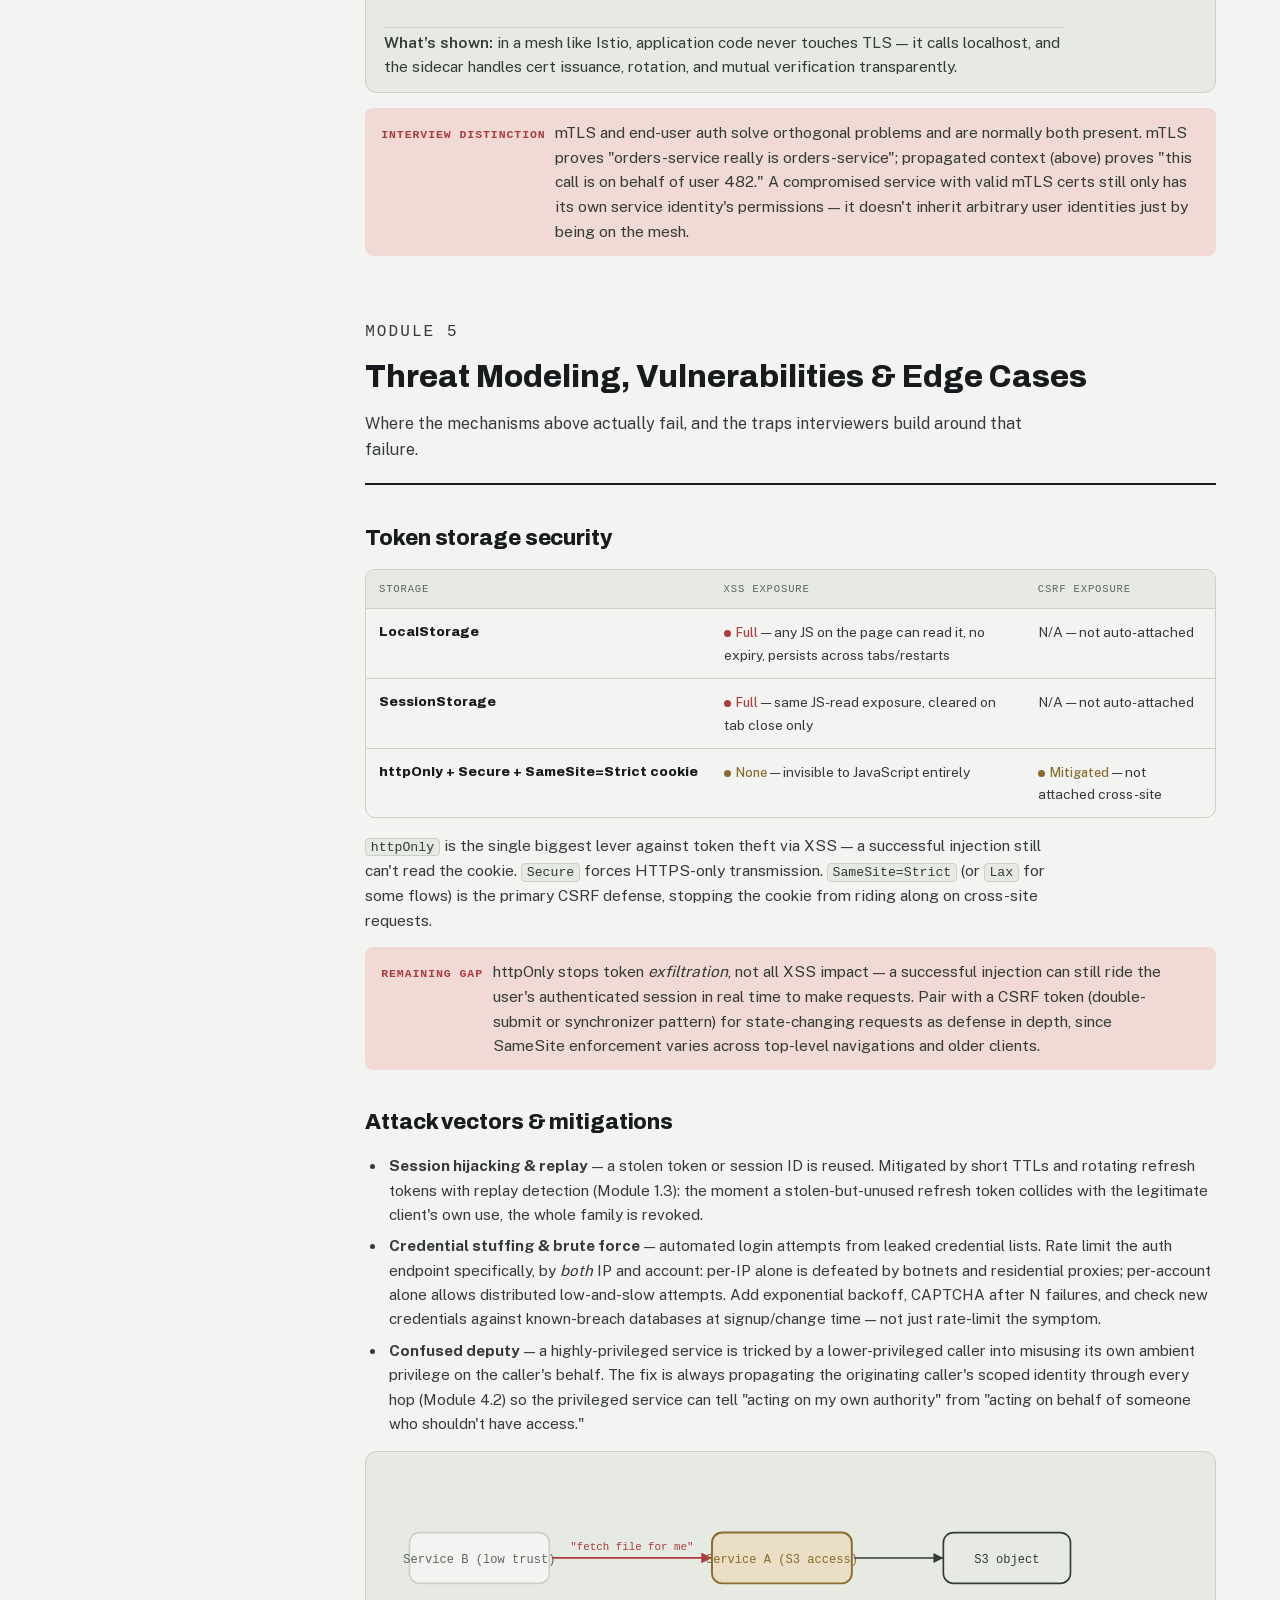
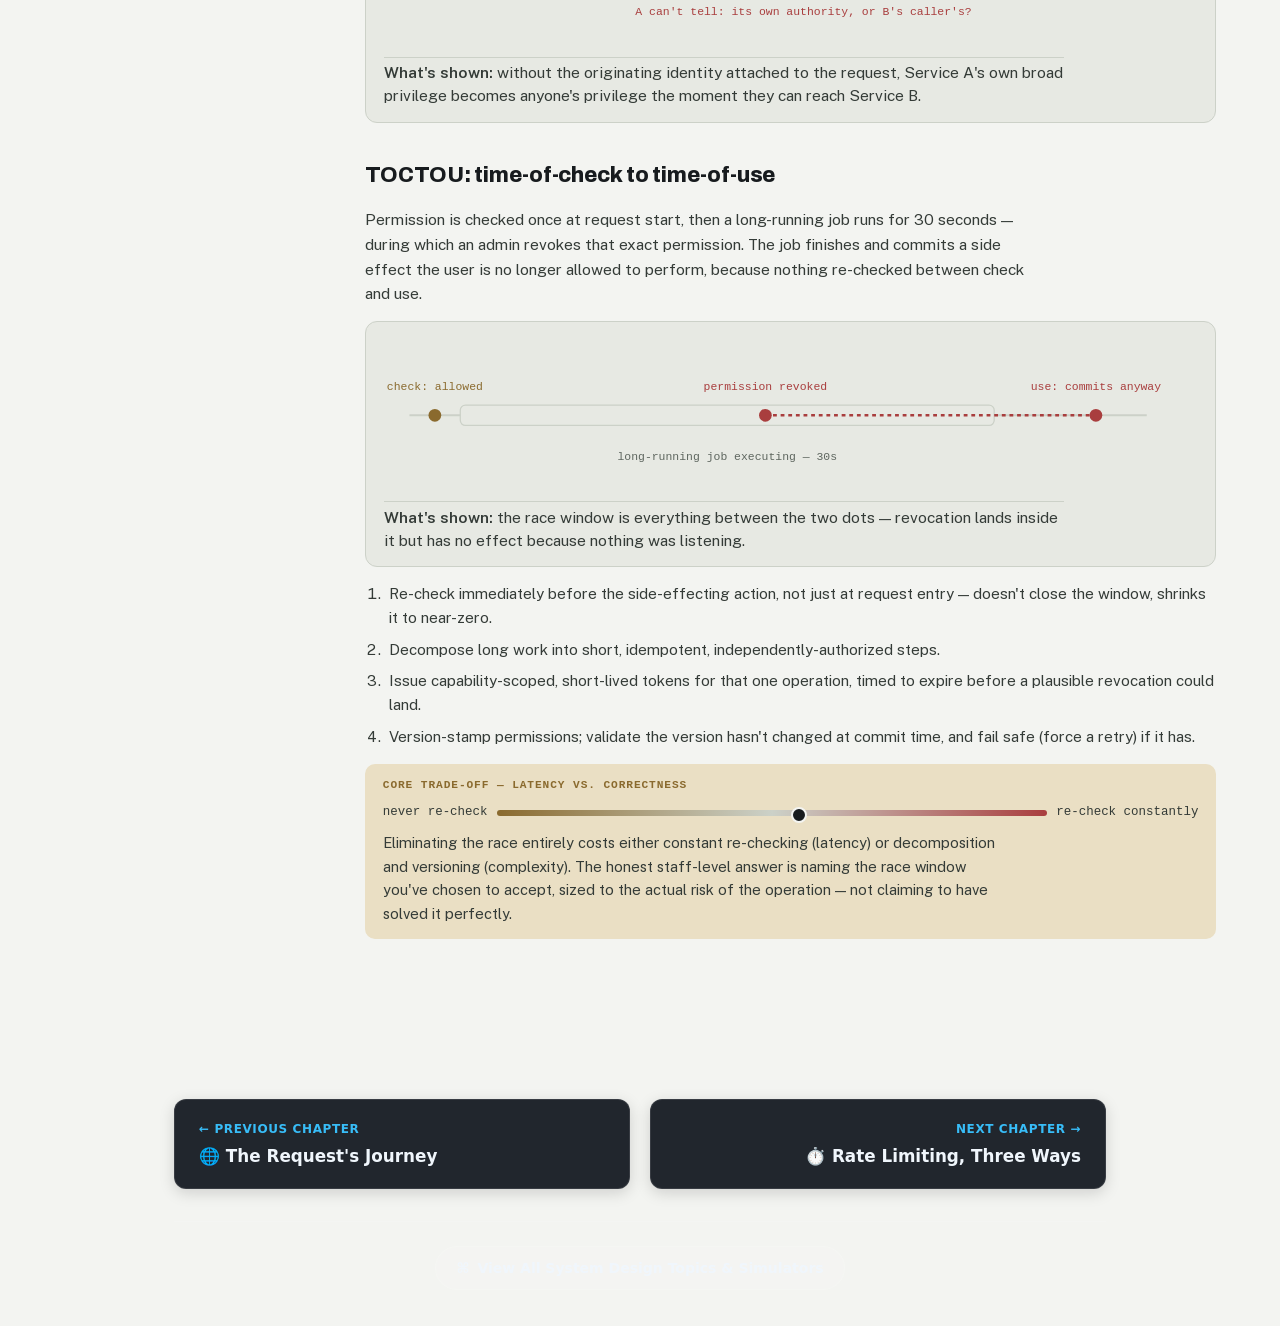
==== commit 2e0d0f67: "Embed static top navigation and prev/next pagination across all 6 guides" ====
--- a/auth.html
+++ b/auth.html
@@ -26,6 +26,108 @@
 </head>
 
 <body>
+  <!-- ==================== UNIVERSAL PUBLICATION NAV ==================== -->
+  <nav class="lsd-top-nav">
+    <div class="lsd-nav-container">
+      <div class="lsd-nav-left">
+        <a href="./index.html" class="lsd-hub-link" title="Back to All Guides">
+          <span class="lsd-hub-badge">⌘</span>
+          <span>All Guides</span>
+        </a>
+        <span class="lsd-divider"></span>
+        <button class="lsd-chapter-trigger" id="lsdChapterToggle" onclick="document.getElementById('lsdMenuOverlay').classList.toggle('active')" aria-label="Open chapters menu">
+          <span class="lsd-chapter-num">Chapter 5/6</span>
+          <span>🔐</span>
+          <span class="lsd-chapter-name">AuthN & AuthZ at Staff Level</span>
+          <span style="font-size:0.7rem;opacity:0.6;">▾</span>
+        </button>
+      </div>
+
+      <div class="lsd-nav-right">
+        <a href="./Request_Journey.html" class="lsd-nav-btn" title="Previous: The Request's Journey (Alt + [)">← Prev</a>
+        <a href="./ratelimiting.html" class="lsd-nav-btn" title="Next: Rate Limiting, Three Ways (Alt + ])">Next →</a>
+      </div>
+    </div>
+  </nav>
+
+  <!-- Chapter Jump Modal / Dropdown -->
+  <div class="lsd-menu-overlay" id="lsdMenuOverlay" onclick="if(event.target===this)this.classList.remove('active')">
+    <div class="lsd-menu-panel">
+      <div class="lsd-menu-header">
+        <span class="lsd-menu-title">📚 System Design Field Guide — Chapters</span>
+        <button class="lsd-menu-close" onclick="document.getElementById('lsdMenuOverlay').classList.remove('active')" aria-label="Close menu">&times;</button>
+      </div>
+      <div class="lsd-menu-list">
+      <a href="./Caching.html" class="lsd-menu-item">
+        <div class="lsd-item-icon">⚡</div>
+        <div class="lsd-item-info">
+          <div class="lsd-item-title">
+            <span>Caching at Staff Level</span>
+            
+          </div>
+          <div class="lsd-item-desc">Multi-tier caching, consistency, eviction, and stampede mitigation</div>
+        </div>
+        <span class="lsd-item-num">01</span>
+      </a>
+      <a href="./DB.html" class="lsd-menu-item">
+        <div class="lsd-item-icon">🗄️</div>
+        <div class="lsd-item-info">
+          <div class="lsd-item-title">
+            <span>SQL, NoSQL & Vector DBs</span>
+            
+          </div>
+          <div class="lsd-item-desc">RDBMS, document, wide-column, graph, and vector search engines</div>
+        </div>
+        <span class="lsd-item-num">02</span>
+      </a>
+      <a href="./Docker&Kubernetes.html" class="lsd-menu-item">
+        <div class="lsd-item-icon">🐳</div>
+        <div class="lsd-item-info">
+          <div class="lsd-item-title">
+            <span>Docker & Kubernetes</span>
+            
+          </div>
+          <div class="lsd-item-desc">Containers, layer caching, pods, self-healing, and orchestration</div>
+        </div>
+        <span class="lsd-item-num">03</span>
+      </a>
+      <a href="./Request_Journey.html" class="lsd-menu-item">
+        <div class="lsd-item-icon">🌐</div>
+        <div class="lsd-item-info">
+          <div class="lsd-item-title">
+            <span>The Request's Journey</span>
+            
+          </div>
+          <div class="lsd-item-desc">DNS, CDN, Anycast, Proxies, Load Balancers, and API Gateways</div>
+        </div>
+        <span class="lsd-item-num">04</span>
+      </a>
+      <a href="./auth.html" class="lsd-menu-item current">
+        <div class="lsd-item-icon">🔐</div>
+        <div class="lsd-item-info">
+          <div class="lsd-item-title">
+            <span>AuthN & AuthZ at Staff Level</span>
+            <span class="lsd-item-badge">Reading</span>
+          </div>
+          <div class="lsd-item-desc">OAuth 2.0, OIDC, JWT lifecycle, RBAC, ABAC, and Google Zanzibar</div>
+        </div>
+        <span class="lsd-item-num">05</span>
+      </a>
+      <a href="./ratelimiting.html" class="lsd-menu-item">
+        <div class="lsd-item-icon">⏱️</div>
+        <div class="lsd-item-info">
+          <div class="lsd-item-title">
+            <span>Rate Limiting, Three Ways</span>
+            
+          </div>
+          <div class="lsd-item-desc">Fixed Window, Token Bucket, Leaky Bucket, and boundary bursts</div>
+        </div>
+        <span class="lsd-item-num">06</span>
+      </a>
+      </div>
+    </div>
+  </div>
+
     <title>AuthN/AuthZ at Staff Level</title>
     <style>
         @font-face {
@@ -1849,6 +1951,26 @@
         </main>
     </div>
 
+
+  <!-- ==================== ARTICLE BOTTOM PAGINATION ==================== -->
+  <div class="lsd-bottom-nav">
+    <div class="lsd-pagination-grid">
+      <a href="./Request_Journey.html" class="lsd-pagination-card prev">
+        <span class="lsd-pagination-label">← Previous Chapter</span>
+        <span class="lsd-pagination-title">🌐 The Request's Journey</span>
+      </a>
+      <a href="./ratelimiting.html" class="lsd-pagination-card next">
+        <span class="lsd-pagination-label">Next Chapter →</span>
+        <span class="lsd-pagination-title">⏱️ Rate Limiting, Three Ways</span>
+      </a>
+    </div>
+    <div class="lsd-bottom-hub-bar">
+      <a href="./index.html" class="lsd-bottom-hub-btn">
+        <span>⌘</span>
+        <span>View All System Design Topics & Simulators</span>
+      </a>
+    </div>
+  </div>
 </body>
 
 </html>
--- a/nav.css
+++ b/nav.css
@@ -307,6 +307,12 @@
   border-radius: 4px;
 }
 
+.lsd-item-num {
+  font-family: var(--lsd-nav-mono);
+  font-size: 0.75rem;
+  color: var(--lsd-nav-muted);
+}
+
 /* 4. Bottom Article Pagination Section (Previous & Next Post) */
 .lsd-bottom-nav {
   max-width: 980px;
